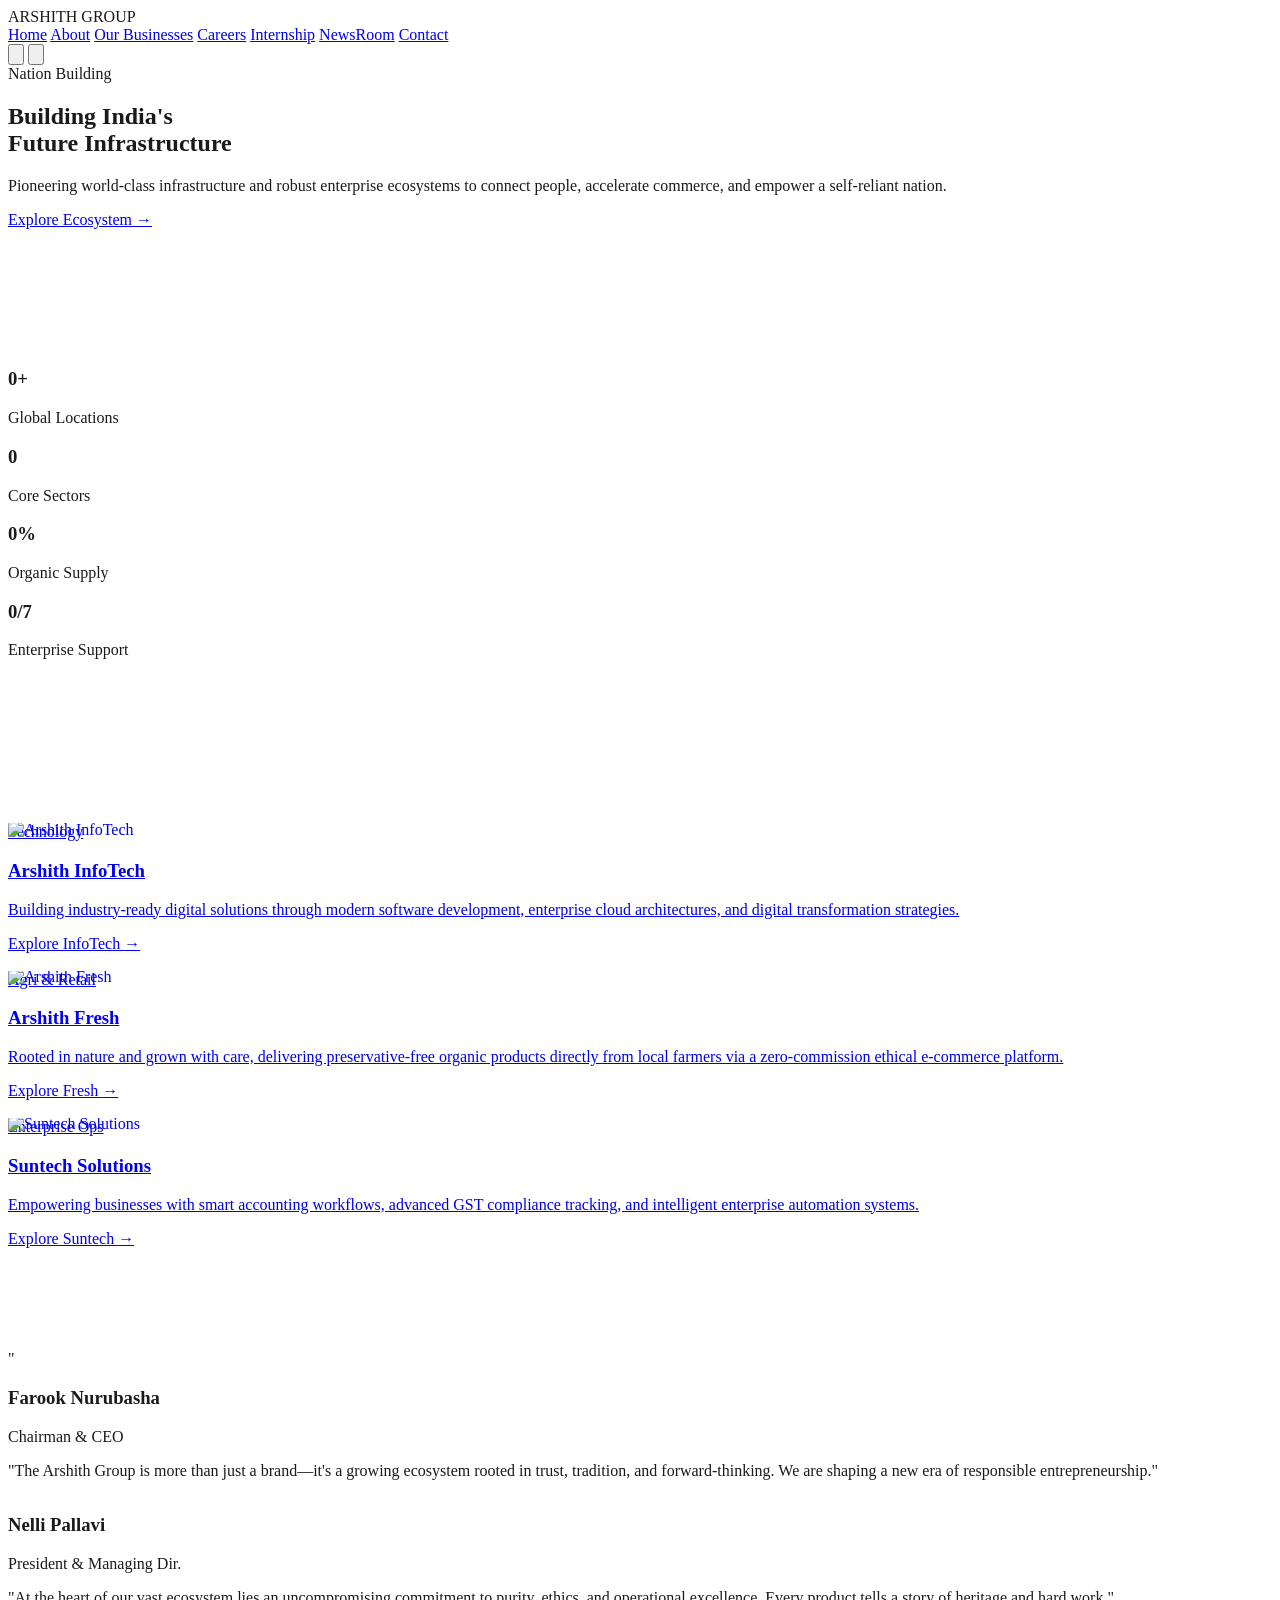
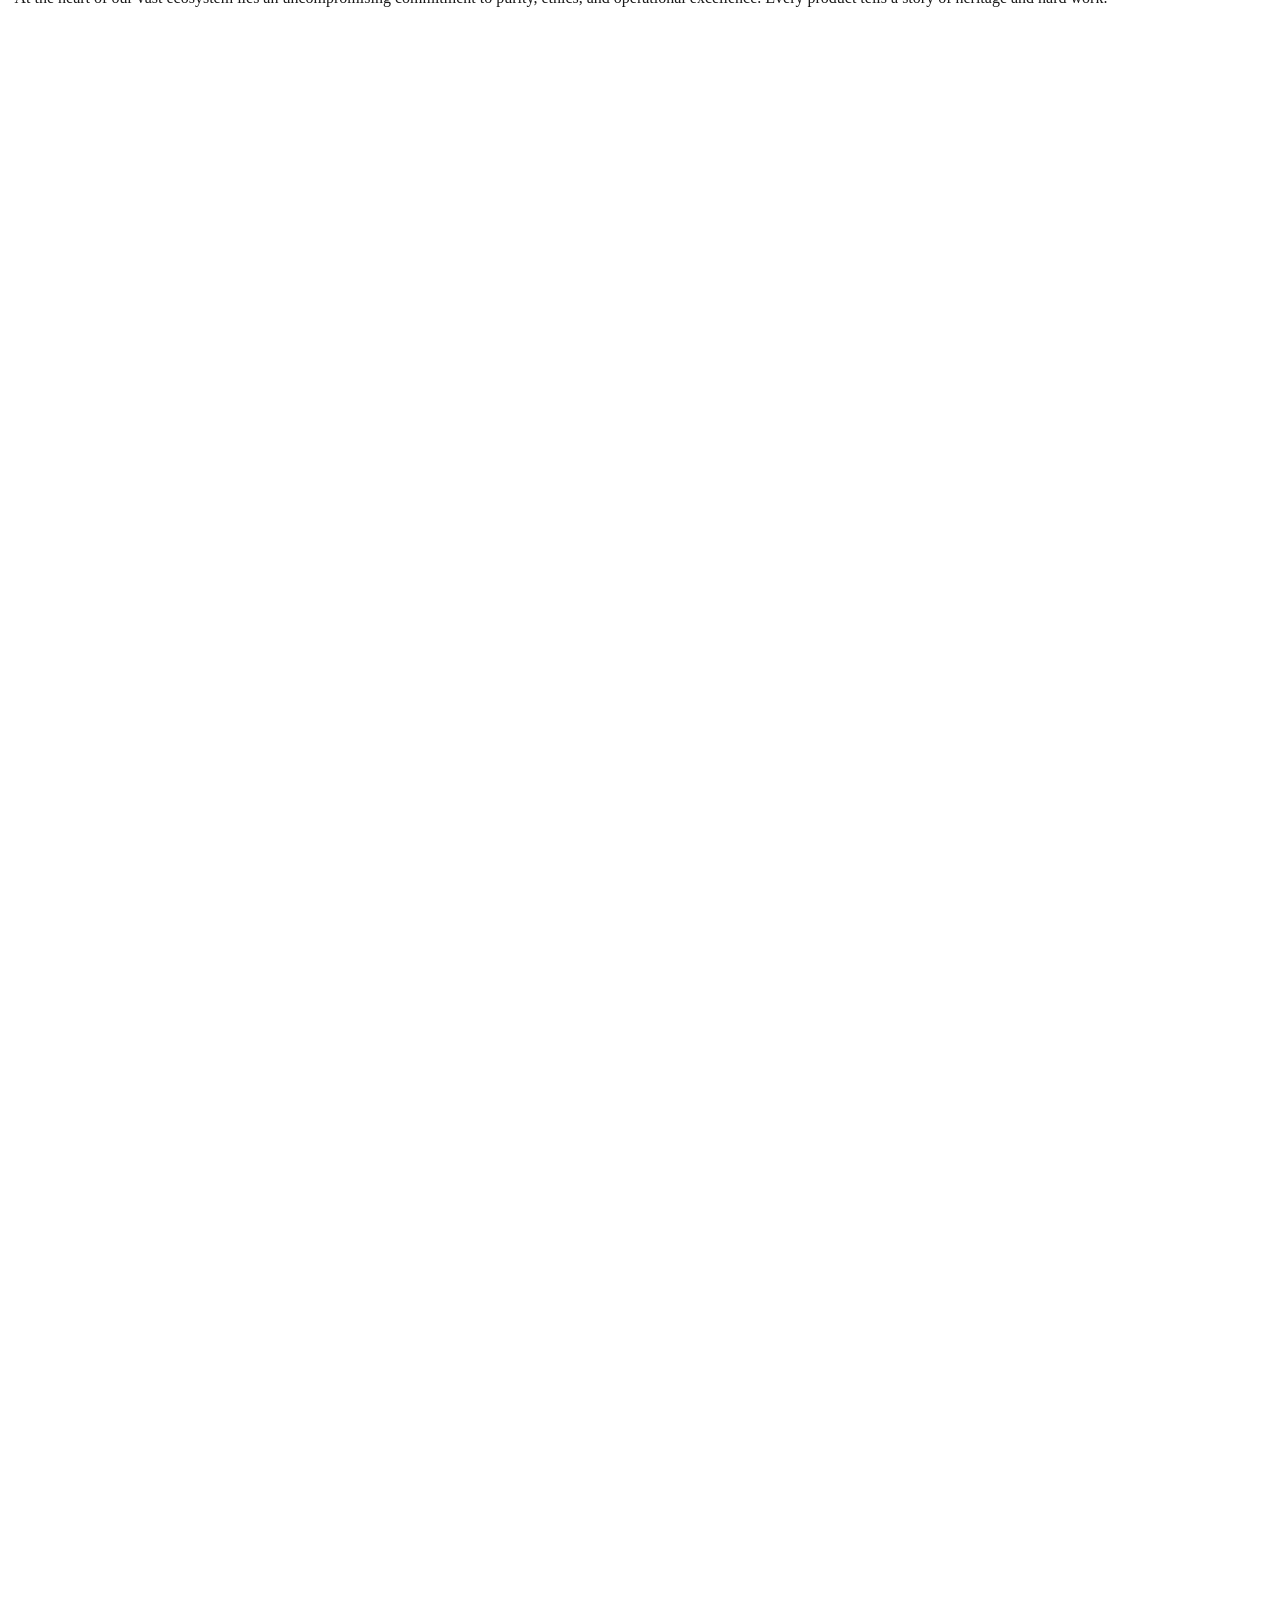
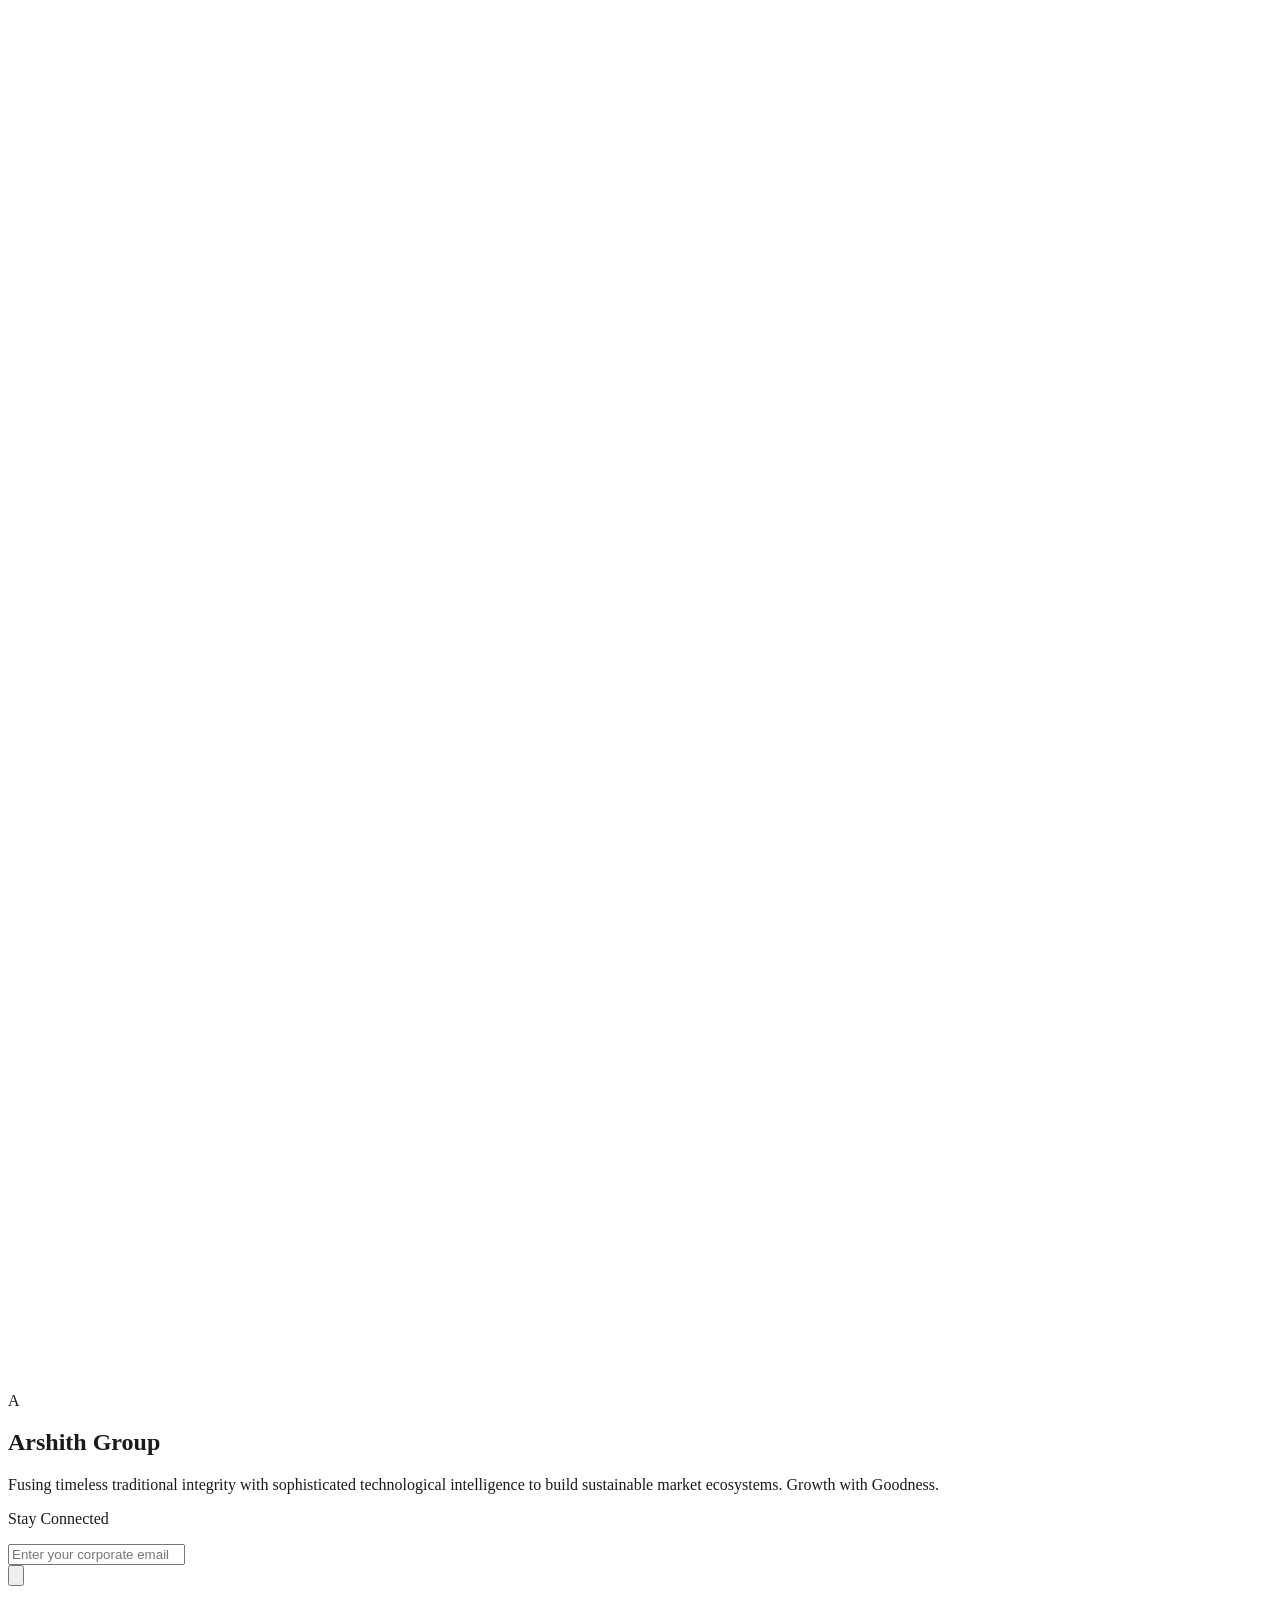
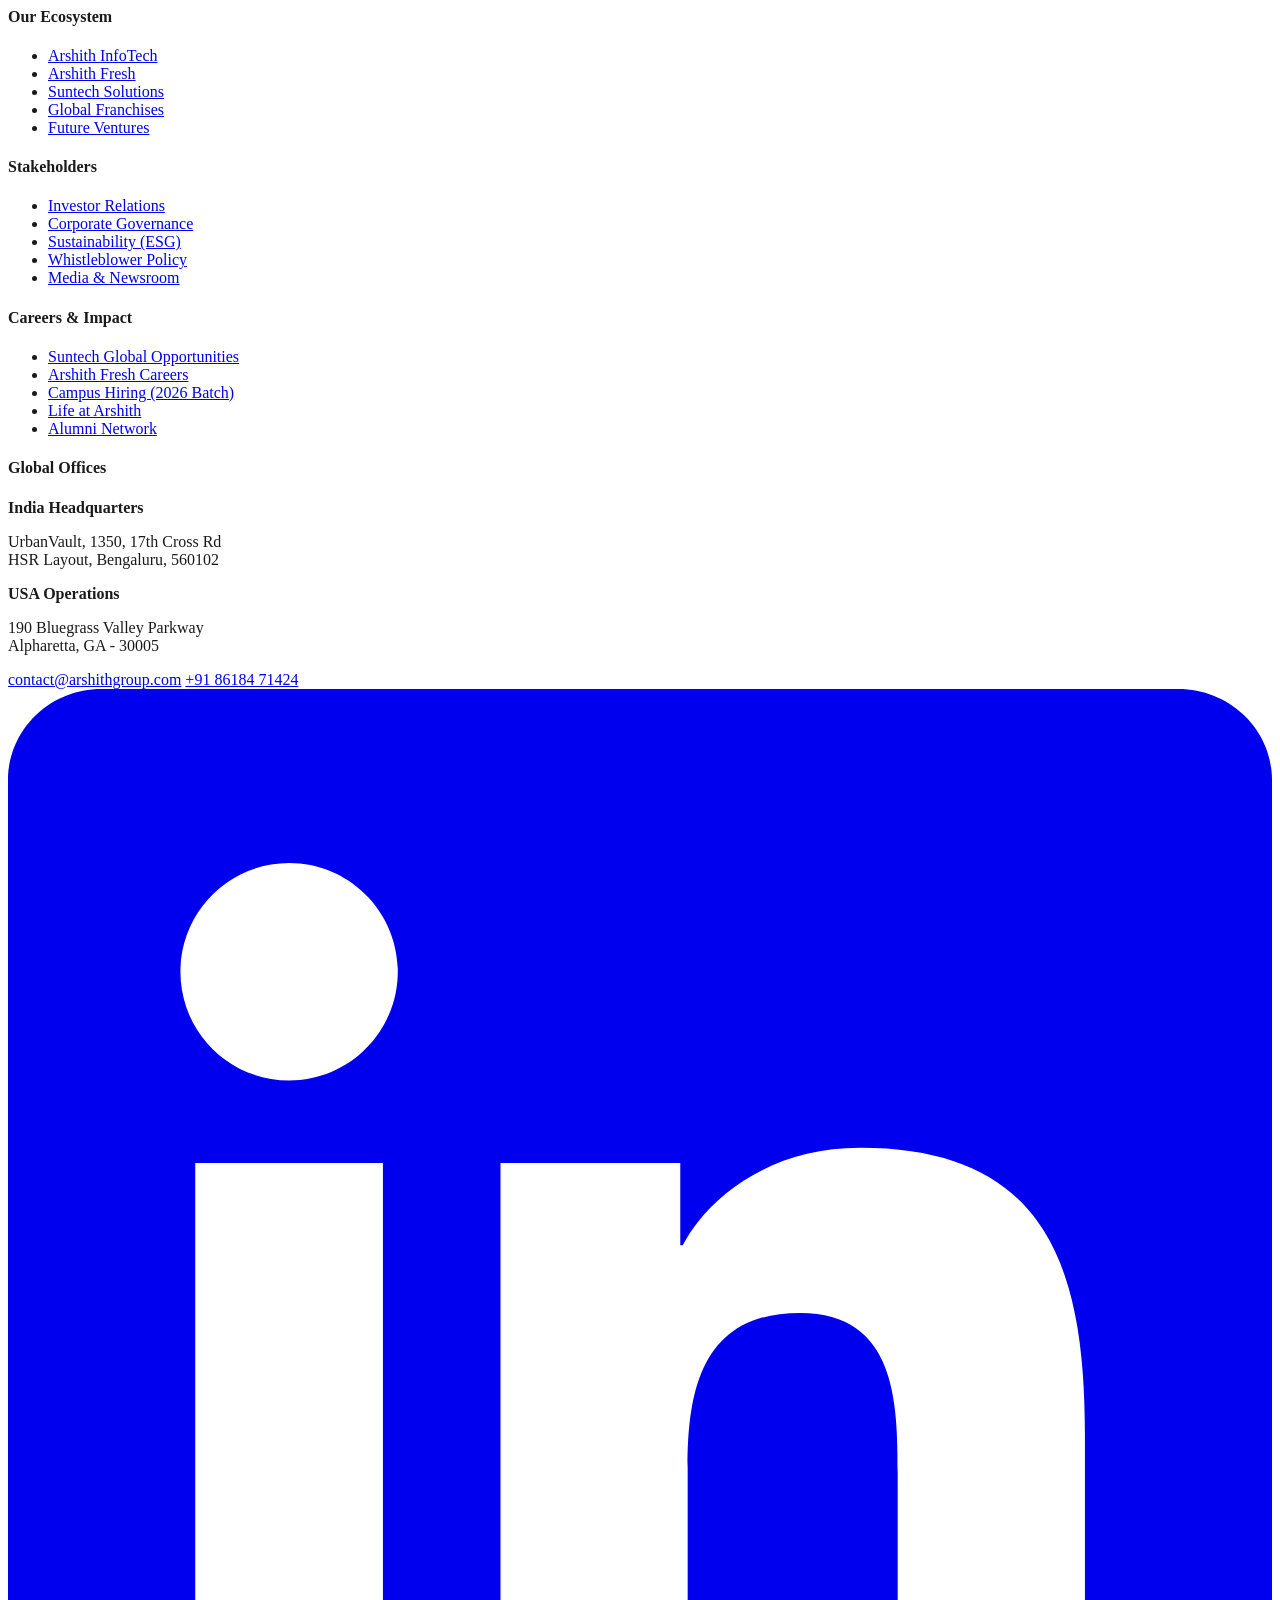
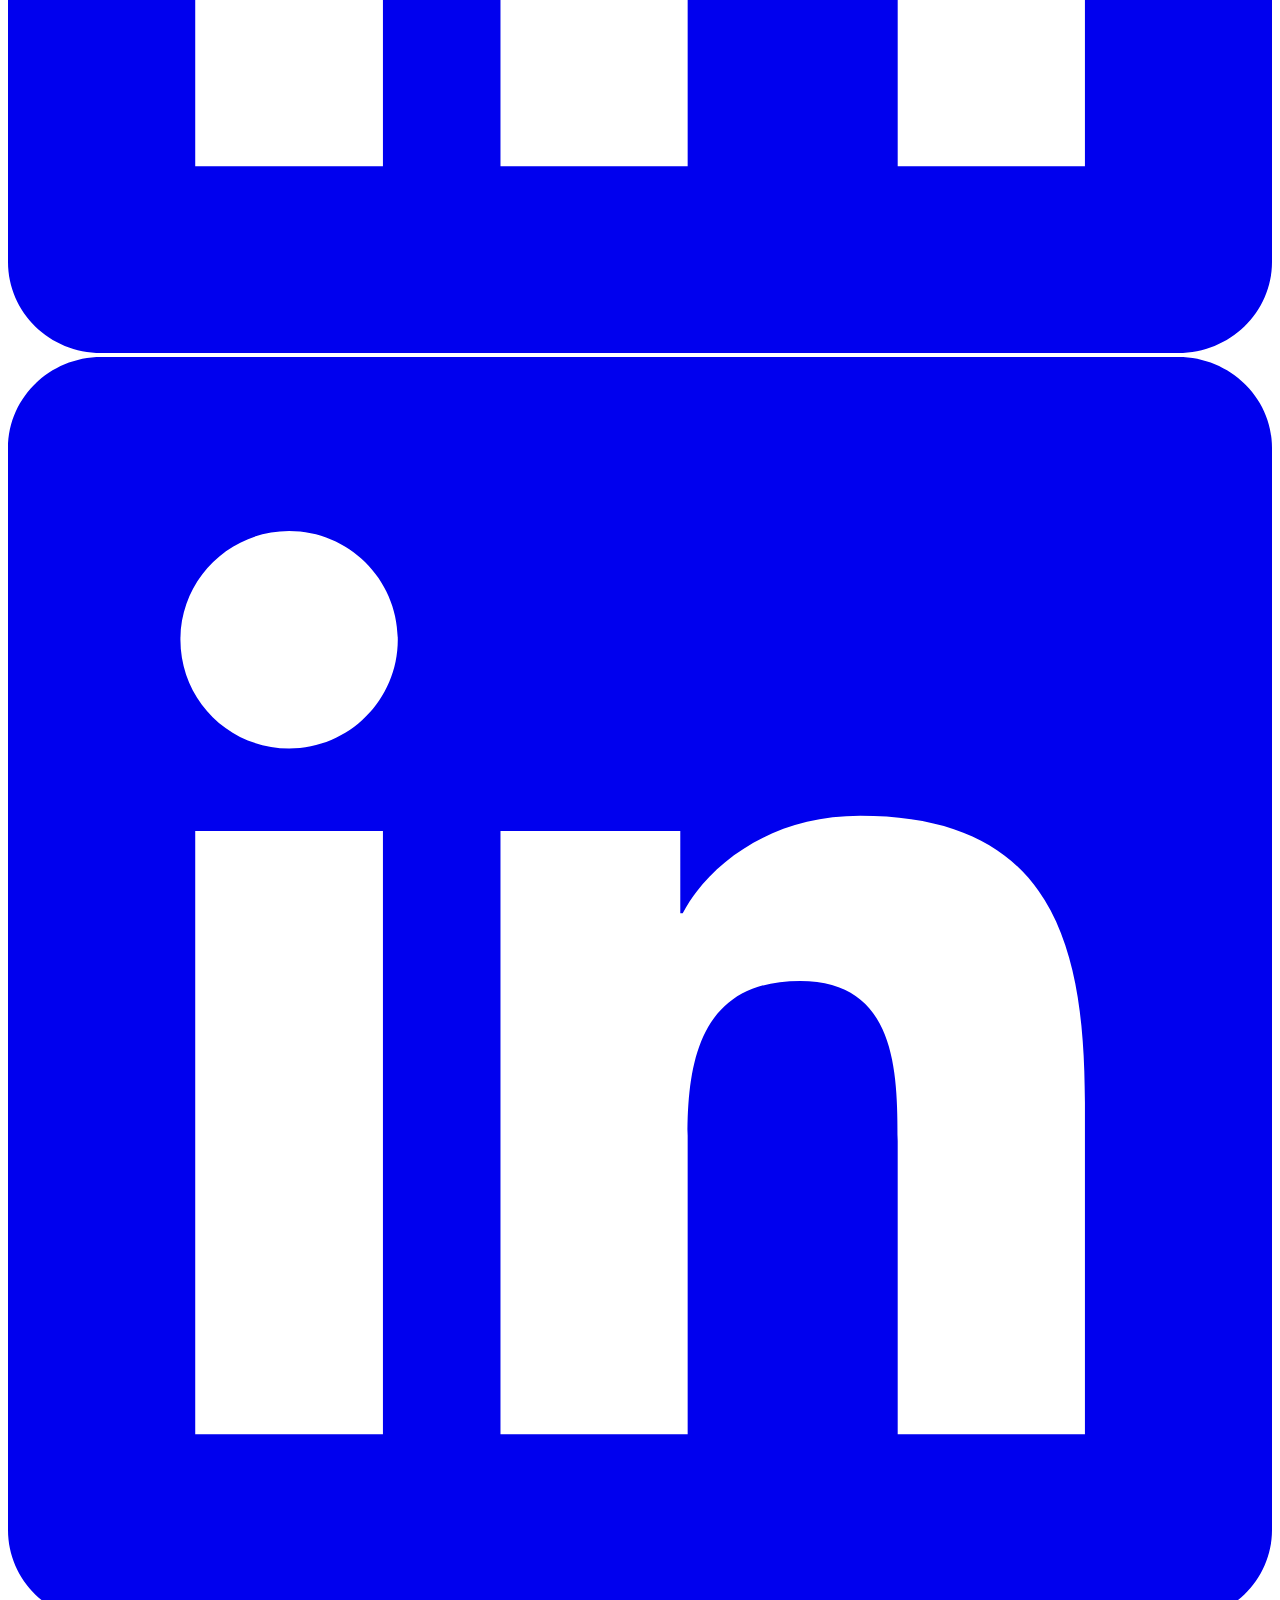
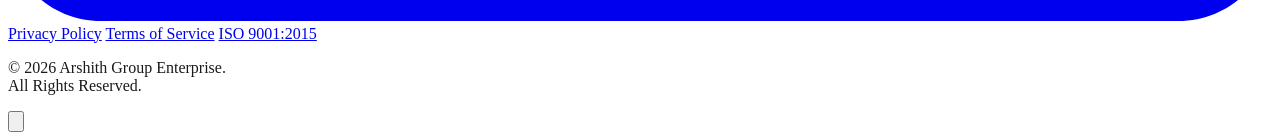
==== index.html @ a611948f "First upload" ====
<!DOCTYPE html>
<html lang="en" class="scroll-smooth">
<head>
    <meta charset="UTF-8">
    <meta name="viewport" content="width=device-width, initial-scale=1.0">
    <title>Arshith Group | Growth with Purpose</title>
    
    <link href="https://fonts.googleapis.com/css2?family=Plus+Jakarta+Sans:wght@300;400;500;600;700;800;900&display=swap" rel="stylesheet">
    
    <script src="https://cdn.tailwindcss.com"></script>
    <script src="https://cdnjs.cloudflare.com/ajax/libs/gsap/3.12.2/gsap.min.js"></script>
    <script src="https://cdnjs.cloudflare.com/ajax/libs/gsap/3.12.2/ScrollTrigger.min.js"></script>
    <script src="https://cdn.jsdelivr.net/gh/studio-freight/lenis@1.0.19/bundled/lenis.min.js"></script>

    <script>
        tailwind.config = {
            theme: {
                extend: {
                    fontFamily: { sans: ['Plus Jakarta Sans', 'sans-serif'] },
                    colors: {
                        brand: { 
                            blue: '#004A8F', 
                            green: '#008543', 
                            light: '#F8F9FA',
                            gold: '#D4AF37',
                            dark: '#0a0f1c'
                        }
                    },
                    animation: {
                        'bounce-slow': 'bounce 3s infinite',
                    }
                }
            }
        }
    </script>

    <style>
        /* Smooth Scrolling Base */
        html.lenis { height: auto; }
        .lenis.lenis-smooth { scroll-behavior: auto; }
        .lenis.lenis-smooth [data-lenis-prevent] { overscroll-behavior: contain; }
        .lenis.lenis-stopped { overflow: hidden; }
        .lenis.lenis-scrolling iframe { pointer-events: none; }

        body { background-color: #ffffff; color: #1a1a1a; overflow-x: hidden; }
        
        /* Preloader */
        #preloader {
            position: fixed; top: 0; left: 0; width: 100%; height: 100%;
            background: #0a0f1c; z-index: 9999; display: flex; justify-content: center;
            align-items: center; transition: opacity 0.8s ease-out;
        }

        /* Premium Light Scrollbar */
        ::-webkit-scrollbar { width: 8px; }
        ::-webkit-scrollbar-track { background: #f1f1f1; }
        ::-webkit-scrollbar-thumb { background: #c1c1c1; border-radius: 10px; }
        ::-webkit-scrollbar-thumb:hover { background: #004A8F; }

        /* Light Header Glassmorphism */
        .glass-header {
            background: rgba(255, 255, 255, 0.95);
            backdrop-filter: blur(12px);
            -webkit-backdrop-filter: blur(12px);
            border-bottom: 1px solid rgba(0, 0, 0, 0.05);
            box-shadow: 0 4px 6px -1px rgba(0, 0, 0, 0.05);
        }
        
        .hero-gradient {
            background: linear-gradient(to top, rgba(10,15,28,0.9) 0%, rgba(0,0,0,0.3) 40%, rgba(0,74,143,0.2) 100%);
        }

        /* Cinematic Reveals & Parallax */
        .gsap-reveal { opacity: 0; transform: translateY(60px); }
        .clip-text { clip-path: polygon(0 0, 100% 0, 100% 100%, 0% 100%); overflow: hidden; }
        .reveal-word { display: inline-block; transform: translateY(110%); opacity: 0; }
        
        /* Image Parallax Wrapper FIX */
        .img-parallax-container { overflow: hidden; position: relative; }
        .img-parallax { 
            height: 130%; width: 100%; object-fit: cover; 
            top: -15%; left: 0; position: absolute; 
            pointer-events: none; /* Allows clicks to pass through */
        }

        /* Business Card Enhancements */
        .business-card { overflow: hidden; transition: all 0.4s ease; border: 1px solid transparent; }
        .business-card .img-parallax { transition: transform 1.2s cubic-bezier(0.25, 1, 0.5, 1); }
        .business-card:hover { transform: translateY(-10px); box-shadow: 0 20px 40px rgba(0, 74, 143, 0.12); border-color: rgba(0, 74, 143, 0.1); }
        .business-card:hover .img-parallax { transform: scale(1.08); }
        
        /* Background decorative elements */
        .bg-glow {
            position: absolute; border-radius: 50%; filter: blur(100px); opacity: 0.4; z-index: 0; pointer-events: none;
        }

        /* Footer Links */
        .footer-link { position: relative; display: inline-block; }
        .footer-link::after { content: ''; position: absolute; width: 0; height: 1px; bottom: -2px; left: 0; background-color: #D4AF37; transition: width 0.3s ease; }
        .footer-link:hover::after { width: 100%; }

        /* Inputs & Socials */
        .social-icon { transition: all 0.4s cubic-bezier(0.175, 0.885, 0.32, 1.275); }
        .social-icon:hover { transform: translateY(-5px) scale(1.1); background-color: #004A8F; border-color: #004A8F; color: #ffffff; }
        .newsletter-input:focus ~ .newsletter-border { width: 100%; }
        .newsletter-border { transition: width 0.4s ease; }
    </style>
</head>
<body class="antialiased selection:bg-brand-blue selection:text-white">

    <div id="preloader">
        <div class="text-3xl font-black text-white tracking-widest flex items-center gap-4 animate-pulse">
            <div class="w-10 h-10 bg-brand-blue flex items-center justify-center rounded-sm text-white">A</div>
            ARSHITH
        </div>
    </div>

    <nav id="navbar" class="fixed w-full z-50 py-5 px-6 lg:px-12 flex justify-between items-center transition-all duration-500 bg-white border-b border-gray-100 opacity-0 -translate-y-full">
        <div class="text-2xl font-extrabold tracking-tight z-50 relative cursor-pointer text-brand-blue">
            ARSHITH <span class="font-light text-gray-800">GROUP</span>
        </div>
        
        <div class="hidden lg:flex space-x-8 text-[13px] font-semibold text-gray-700 tracking-wide">
            <a href="index.html" class="text-brand-blue border-b-2 border-brand-blue pb-1">Home</a>
            <a href="about.html" class="hover:text-brand-blue border-b-2 border-transparent hover:border-brand-blue pb-1 transition-colors">About</a>
            <a href="ourbusiness.html" class="hover:text-brand-blue border-b-2 border-transparent hover:border-brand-blue pb-1 transition-colors">Our Businesses</a>
            <a href="careers.html" class="hover:text-brand-blue border-b-2 border-transparent hover:border-brand-blue pb-1 transition-colors">Careers</a>
            <a href="internship.html" class="hover:text-brand-blue border-b-2 border-transparent hover:border-brand-blue pb-1 transition-colors">Internship</a>
            <a href="newsroom.html" class="hover:text-brand-blue border-b-2 border-transparent hover:border-brand-blue pb-1 transition-colors">NewsRoom</a>
            <a href="contact.html" class="hover:text-brand-blue border-b-2 border-transparent hover:border-brand-blue pb-1 transition-colors">Contact</a>
        </div>

        <div class="flex items-center space-x-4 relative z-50">
            <button class="w-10 h-10 rounded-full bg-gray-100 flex items-center justify-center hover:bg-brand-blue hover:text-white transition duration-300 text-gray-600">
                <svg xmlns="http://www.w3.org/2000/svg" class="w-4 h-4" fill="none" viewBox="0 0 24 24" stroke="currentColor">
                    <path stroke-linecap="round" stroke-linejoin="round" stroke-width="2" d="M21 21l-4.35-4.35m1.85-5.15a7 7 0 11-14 0 7 7 0 0114 0z"/>
                </svg>
            </button>
            <button id="mobileMenuBtn" class="lg:hidden text-gray-800">
                <svg id="menuIcon" xmlns="http://www.w3.org/2000/svg" class="w-7 h-7" fill="none" viewBox="0 0 24 24" stroke="currentColor">
                    <path stroke-linecap="round" stroke-linejoin="round" stroke-width="2" d="M4 6h16M4 12h16M4 18h16"/>
                </svg>
            </button>
        </div>
    </nav>

    <section class="relative h-screen w-full bg-black overflow-hidden" id="hero-wrapper">
        <div class="hero-slide absolute inset-0 opacity-100 z-10 img-parallax-container">
            <img src="https://images.unsplash.com/photo-1486406146926-c627a92ad1ab?q=80&w=2940&auto=format&fit=crop" class="img-parallax hero-bg-img" alt="Infrastructure">
            <div class="absolute inset-0 hero-gradient"></div>
            
            <div class="absolute inset-0 flex flex-col justify-center px-8 lg:px-24 max-w-[1400px] mx-auto w-full pt-20" id="hero-content">
                <span class="hero-tag text-white/80 font-bold tracking-[0.2em] uppercase text-sm mb-4 block border-l-2 border-brand-blue pl-4">Nation Building</span>
                <h1 class="text-5xl md:text-7xl font-extrabold text-white leading-[1.1] mb-6 drop-shadow-2xl">
                    <div class="clip-text"><span class="reveal-word">Building India's</span></div>
                    <div class="clip-text"><span class="reveal-word text-transparent bg-clip-text bg-gradient-to-r from-blue-300 via-teal-200 to-green-300">Future Infrastructure</span></div>
                </h1>
                <p class="hero-subtext text-lg text-gray-300 max-w-2xl font-light mb-8 leading-relaxed">Pioneering world-class infrastructure and robust enterprise ecosystems to connect people, accelerate commerce, and empower a self-reliant nation.</p>
                <a href="#businesses" class="hero-btn bg-brand-blue text-white px-8 py-4 text-sm font-bold uppercase tracking-wider hover:bg-white hover:text-brand-blue transition-colors duration-300 w-max flex items-center gap-2 rounded-sm shadow-[0_0_20px_rgba(0,74,143,0.5)]">
                    Explore Ecosystem <span>&rarr;</span>
                </a>
            </div>

            <div class="absolute bottom-10 left-1/2 -translate-x-1/2 flex flex-col items-center opacity-70 scroll-indicator">
                <span class="text-white text-[10px] uppercase tracking-widest mb-2 font-bold">Scroll</span>
                <div class="w-6 h-10 border-2 border-white/50 rounded-full flex justify-center pt-2">
                    <div class="w-1 h-2 bg-white rounded-full animate-bounce"></div>
                </div>
            </div>
        </div>
    </section>

    <section class="py-24 bg-white relative z-20 border-b border-gray-100 overflow-hidden">
        <div class="bg-glow w-[600px] h-[600px] bg-brand-blue/5 -top-40 -right-40"></div>
        
        <div class="max-w-[1400px] mx-auto px-6 lg:px-12 relative z-10">
            <div class="text-center max-w-4xl mx-auto gsap-reveal">
                <h2 class="text-3xl md:text-5xl font-bold text-gray-900 mb-6 leading-tight">Diversified operations driving exponential value across boundaries.</h2>
                <p class="text-gray-600 text-lg font-light leading-relaxed mb-12">
                    Arshith Group is a globally integrated infrastructure and enterprise conglomerate. We are committed to building robust ecosystems that span digital technology, sustainable agriculture, and smart enterprise solutions—driving growth that is both inclusive and environmentally conscious.
                </p>
            </div>
            
            <div class="grid grid-cols-2 md:grid-cols-4 gap-8 text-center pt-16 mt-16 border-t border-gray-100" id="stats-container">
                <div class="stat-item bg-gray-50/50 p-6 rounded-2xl border border-gray-100/50 backdrop-blur-sm shadow-sm hover:shadow-md transition-shadow">
                    <h3 class="text-4xl md:text-5xl font-black text-brand-blue mb-2 drop-shadow-sm"><span class="counter" data-target="40">0</span>+</h3>
                    <p class="text-xs font-bold text-gray-500 uppercase tracking-widest">Global Locations</p>
                </div>
                <div class="stat-item bg-gray-50/50 p-6 rounded-2xl border border-gray-100/50 backdrop-blur-sm shadow-sm hover:shadow-md transition-shadow">
                    <h3 class="text-4xl md:text-5xl font-black text-brand-blue mb-2 drop-shadow-sm"><span class="counter" data-target="3">0</span></h3>
                    <p class="text-xs font-bold text-gray-500 uppercase tracking-widest">Core Sectors</p>
                </div>
                <div class="stat-item bg-gray-50/50 p-6 rounded-2xl border border-gray-100/50 backdrop-blur-sm shadow-sm hover:shadow-md transition-shadow">
                    <h3 class="text-4xl md:text-5xl font-black text-brand-green mb-2 drop-shadow-sm"><span class="counter" data-target="100">0</span>%</h3>
                    <p class="text-xs font-bold text-gray-500 uppercase tracking-widest">Organic Supply</p>
                </div>
                <div class="stat-item bg-gray-50/50 p-6 rounded-2xl border border-gray-100/50 backdrop-blur-sm shadow-sm hover:shadow-md transition-shadow">
                    <h3 class="text-4xl md:text-5xl font-black text-brand-blue mb-2 drop-shadow-sm"><span class="counter" data-target="24">0</span>/7</h3>
                    <p class="text-xs font-bold text-gray-500 uppercase tracking-widest">Enterprise Support</p>
                </div>
            </div>
        </div>
    </section>

    <section id="businesses" class="py-32 bg-gray-50 relative z-10 overflow-hidden">
        <div class="bg-glow w-[800px] h-[800px] bg-brand-green/5 bottom-0 left-[-20%]"></div>

        <div class="max-w-[1400px] mx-auto px-6 lg:px-12 relative z-10">
            <div class="flex flex-col md:flex-row justify-between items-end mb-16 gsap-reveal">
                <div class="max-w-2xl">
                    <span class="text-brand-blue font-bold uppercase tracking-[0.2em] text-xs mb-4 block flex items-center gap-2">
                        <div class="w-8 h-px bg-brand-blue"></div> Conglomerate Ecosystem
                    </span>
                    <h2 class="text-4xl md:text-6xl font-black text-gray-900 leading-tight">Our Core <br>Businesses</h2>
                </div>
                <div class="mt-6 md:mt-0">
                    <a href="ourbusiness.html" class="group text-brand-blue font-bold uppercase tracking-widest text-xs hover:text-gray-900 transition-colors flex items-center gap-3 bg-white px-6 py-3 rounded-full shadow-sm border border-gray-200">
                        View Complete Portfolio 
                        <span class="transform group-hover:translate-x-1 transition-transform">&rarr;</span>
                    </a>
                </div>
            </div>

            <div class="grid grid-cols-1 md:grid-cols-3 gap-10 cards-container">
                
                <a href="https://arshithgroup.com/infotech.html" class="block business-card group bg-white shadow-lg rounded-2xl b-card flex flex-col h-full">
                    <div class="relative h-72 overflow-hidden rounded-t-2xl img-parallax-container">
                        <img src="https://images.unsplash.com/photo-1519389950473-47ba0277781c?q=80&w=2940&auto=format&fit=crop" alt="Arshith InfoTech" class="img-parallax">
                        <div class="absolute inset-0 bg-gradient-to-t from-black/60 to-transparent"></div>
                        <div class="absolute bottom-6 left-6 bg-white/95 backdrop-blur-md px-4 py-1.5 rounded-full text-[10px] font-black text-brand-blue tracking-[0.2em] shadow-md uppercase">
                            Technology
                        </div>
                    </div>
                    <div class="p-8 card-content bg-white relative z-10 rounded-b-2xl border-t-4 border-brand-blue flex-grow flex flex-col justify-between">
                        <div>
                            <h3 class="text-2xl font-black text-gray-900 mb-4 group-hover:text-brand-blue transition-colors">Arshith InfoTech</h3>
                            <p class="text-gray-500 font-light mb-8 line-clamp-3 leading-relaxed">
                                Building industry-ready digital solutions through modern software development, enterprise cloud architectures, and digital transformation strategies.
                            </p>
                        </div>
                        <span class="inline-flex items-center text-xs font-bold uppercase tracking-widest text-brand-blue group-hover:gap-3 transition-all gap-2">
                            Explore InfoTech <span>&rarr;</span>
                        </span>
                    </div>
                </a>

                <a href="https://arshithfresh.com/" class="block business-card group bg-white shadow-lg rounded-2xl b-card flex flex-col h-full">
                    <div class="relative h-72 overflow-hidden rounded-t-2xl img-parallax-container">
                        <img src="https://images.unsplash.com/photo-1542838132-92c53300491e?q=80&w=2874&auto=format&fit=crop" alt="Arshith Fresh" class="img-parallax">
                        <div class="absolute inset-0 bg-gradient-to-t from-black/60 to-transparent"></div>
                        <div class="absolute bottom-6 left-6 bg-white/95 backdrop-blur-md px-4 py-1.5 rounded-full text-[10px] font-black text-brand-green tracking-[0.2em] shadow-md uppercase">
                            Agri & Retail
                        </div>
                    </div>
                    <div class="p-8 card-content bg-white relative z-10 rounded-b-2xl border-t-4 border-brand-green flex-grow flex flex-col justify-between">
                        <div>
                            <h3 class="text-2xl font-black text-gray-900 mb-4 group-hover:text-brand-green transition-colors">Arshith Fresh</h3>
                            <p class="text-gray-500 font-light mb-8 line-clamp-3 leading-relaxed">
                                Rooted in nature and grown with care, delivering preservative-free organic products directly from local farmers via a zero-commission ethical e-commerce platform.
                            </p>
                        </div>
                        <span class="inline-flex items-center text-xs font-bold uppercase tracking-widest text-brand-green group-hover:gap-3 transition-all gap-2">
                            Explore Fresh <span>&rarr;</span>
                        </span>
                    </div>
                </a>

                <a href="https://suntechorganization.pythonanywhere.com/" class="block business-card group bg-white shadow-lg rounded-2xl b-card flex flex-col h-full">
                    <div class="relative h-72 overflow-hidden rounded-t-2xl img-parallax-container">
                        <img src="https://images.unsplash.com/photo-1460925895917-afdab827c52f?q=80&w=2426&auto=format&fit=crop" alt="Suntech Solutions" class="img-parallax">
                        <div class="absolute inset-0 bg-gradient-to-t from-black/60 to-transparent"></div>
                        <div class="absolute bottom-6 left-6 bg-white/95 backdrop-blur-md px-4 py-1.5 rounded-full text-[10px] font-black text-gray-800 tracking-[0.2em] shadow-md uppercase">
                            Enterprise Ops
                        </div>
                    </div>
                    <div class="p-8 card-content bg-white relative z-10 rounded-b-2xl border-t-4 border-gray-800 flex-grow flex flex-col justify-between">
                        <div>
                            <h3 class="text-2xl font-black text-gray-900 mb-4 group-hover:text-gray-700 transition-colors">Suntech Solutions</h3>
                            <p class="text-gray-500 font-light mb-8 line-clamp-3 leading-relaxed">
                                Empowering businesses with smart accounting workflows, advanced GST compliance tracking, and intelligent enterprise automation systems.
                            </p>
                        </div>
                        <span class="inline-flex items-center text-xs font-bold uppercase tracking-widest text-gray-800 group-hover:gap-3 transition-all gap-2">
                            Explore Suntech <span>&rarr;</span>
                        </span>
                    </div>
                </a>

            </div>
        </div>
    </section>

    <section id="leadership" class="py-32 bg-white relative z-10">
        <div class="max-w-[1400px] mx-auto px-6 lg:px-12">
            <div class="text-center mb-24 gsap-reveal">
                <span class="text-brand-blue font-bold uppercase tracking-widest text-sm mb-3 block">Corporate Governance</span>
                <h2 class="text-4xl md:text-5xl font-black text-gray-900">Visionary Leadership</h2>
            </div>

            <div class="grid grid-cols-1 md:grid-cols-2 gap-16 lg:gap-24 items-center relative">
                <div class="absolute text-[250px] font-serif text-gray-50/80 -top-20 -left-10 z-0 pointer-events-none select-none">"</div>

                <div class="flex flex-col md:flex-row gap-8 items-center md:items-start leader-item relative z-10">
                    <div class="w-48 h-48 md:w-56 md:h-56 flex-shrink-0 overflow-hidden rounded-full border-8 border-gray-50 shadow-xl img-parallax-container">
                        <img src="https://media.licdn.com/dms/image/v2/D5622AQH0M9Vl7zORIQ/feedshare-shrink_800/B56Z47dhAlJwAg-/0/1779114053930?e=2147483647&v=beta&t=3cmBVlGEAJ6ZybMVOHaucAE_77-xG_Ua94Qstw8uj6k" alt="Farook Nurubasha" class="img-parallax">
                    </div>
                    <div class="text-center md:text-left pt-6">
                        <h3 class="text-2xl font-black text-gray-900 mb-1">Farook Nurubasha</h3>
                        <p class="text-brand-blue font-bold text-[10px] uppercase tracking-[0.2em] mb-4 bg-brand-blue/10 inline-block px-3 py-1 rounded-sm">Chairman & CEO</p>
                        <p class="text-gray-600 font-light text-base leading-relaxed mt-2">
                            "The Arshith Group is more than just a brand—it's a growing ecosystem rooted in trust, tradition, and forward-thinking. We are shaping a new era of responsible entrepreneurship."
                        </p>
                    </div>
                </div>

                <div class="flex flex-col md:flex-row gap-8 items-center md:items-start leader-item relative z-10">
                    <div class="w-48 h-48 md:w-56 md:h-56 flex-shrink-0 overflow-hidden rounded-full border-8 border-gray-50 shadow-xl img-parallax-container">
                        <img src="https://cdn.shopify.com/s/files/1/0858/0772/6869/files/ldd2.jpg" alt="Nelli Pallavi" class="img-parallax">
                    </div>
                    <div class="text-center md:text-left pt-6">
                        <h3 class="text-2xl font-black text-gray-900 mb-1">Nelli Pallavi</h3>
                        <p class="text-brand-blue font-bold text-[10px] uppercase tracking-[0.2em] mb-4 bg-brand-blue/10 inline-block px-3 py-1 rounded-sm">President & Managing Dir.</p>
                        <p class="text-gray-600 font-light text-base leading-relaxed mt-2">
                            "At the heart of our vast ecosystem lies an uncompromising commitment to purity, ethics, and operational excellence. Every product tells a story of heritage and hard work."
                        </p>
                    </div>
                </div>
            </div>
        </div>
    </section>

    <section id="join-us" class="py-32 bg-gray-900 relative z-10 border-t border-gray-800 text-white overflow-hidden">
        <div class="bg-glow w-[600px] h-[600px] bg-brand-blue/20 top-0 left-1/2 -translate-x-1/2"></div>

        <div class="max-w-[1400px] mx-auto px-6 lg:px-12 relative z-10">
            <div class="grid grid-cols-1 lg:grid-cols-12 gap-16 items-center" id="pinned-container">
                <div class="lg:col-span-5 gsap-reveal left-pin-content">
                    <span class="text-brand-gold font-bold uppercase tracking-[0.2em] text-xs mb-4 block">Careers</span>
                    <h2 class="text-5xl md:text-6xl font-black mb-8 leading-[1.1]">Join the <br>Ecosystem of <span class="text-transparent bg-clip-text bg-gradient-to-r from-blue-400 to-teal-300">Growth.</span></h2>
                    <p class="text-gray-400 text-lg font-light leading-relaxed mb-10">
                        At Arshith Group, we are driven by purpose and innovation. We offer a culture that fosters leadership, nurtures talent, and empowers you to make a global impact. Whether in sustainable agriculture or hyperscale tech, your journey starts here.
                    </p>
                    <ul class="space-y-4 mb-12">
                        <li class="flex items-center gap-4 text-gray-300 font-semibold">
                            <div class="w-2 h-2 rounded-full bg-brand-gold"></div> Continuous Learning & Development
                        </li>
                        <li class="flex items-center gap-4 text-gray-300 font-semibold">
                            <div class="w-2 h-2 rounded-full bg-brand-gold"></div> Global Mobility Opportunities
                        </li>
                        <li class="flex items-center gap-4 text-gray-300 font-semibold">
                            <div class="w-2 h-2 rounded-full bg-brand-gold"></div> Purpose-Driven ESG Initiatives
                        </li>
                    </ul>
                    <a href="careers.html" class="inline-flex items-center gap-3 bg-brand-blue text-white px-10 py-5 text-sm font-bold uppercase tracking-widest hover:bg-white hover:text-black transition-colors rounded-sm shadow-[0_0_15px_rgba(0,74,143,0.5)]">
                        Explore Opportunities &rarr;
                    </a>
                </div>
                
                <div class="lg:col-span-7 grid grid-cols-2 gap-4 h-[600px]">
                    <div class="h-full rounded-2xl overflow-hidden shadow-2xl img-parallax-container">
                        <img src="https://images.unsplash.com/photo-1522071820081-009f0129c71c?q=80&w=2940&auto=format&fit=crop" alt="Team Collaboration" class="img-parallax">
                    </div>
                    <div class="grid grid-rows-2 gap-4 h-full">
                        <div class="rounded-2xl overflow-hidden shadow-2xl img-parallax-container">
                            <img src="https://images.unsplash.com/photo-1515162816999-a0c47dc192f7?q=80&w=2940&auto=format&fit=crop" alt="Corporate Office" class="img-parallax">
                        </div>
                        <div class="bg-gray-800/80 backdrop-blur-md rounded-2xl border border-gray-700 p-8 flex flex-col justify-center shadow-xl gsap-reveal">
                            <h3 class="text-4xl font-black text-white mb-2">2026</h3>
                            <p class="text-[10px] font-bold text-gray-400 uppercase tracking-[0.2em] mb-6">Campus Hiring Open</p>
                            <a href="internship.html" class="text-brand-gold font-bold text-sm uppercase tracking-widest flex items-center gap-2 hover:text-white transition-colors group">
                                Apply Now <span class="transform group-hover:translate-x-1 transition-transform">&rarr;</span>
                            </a>
                        </div>
                    </div>
                </div>
            </div>
        </div>
    </section>

    <section id="connect" class="py-32 bg-white relative z-10">
        <div class="max-w-[1400px] mx-auto px-6 lg:px-12">
            <div class="text-center mb-20 gsap-reveal">
                <h2 class="text-4xl md:text-5xl font-black text-gray-900">Connect With Us</h2>
                <div class="w-16 h-1 bg-brand-blue mx-auto mt-6 rounded-full"></div>
            </div>

            <div class="grid grid-cols-1 md:grid-cols-3 gap-8">
                <a href="newsroom.html" class="bg-gray-50 p-10 rounded-2xl border border-gray-100 hover:shadow-2xl transition-all duration-300 gsap-reveal group cursor-pointer hover:-translate-y-2 block">
                    <div class="w-16 h-16 bg-blue-100 rounded-full flex items-center justify-center mb-8 text-brand-blue group-hover:scale-110 group-hover:bg-brand-blue group-hover:text-white transition-all duration-300">
                        <svg xmlns="http://www.w3.org/2000/svg" fill="none" viewBox="0 0 24 24" stroke-width="1.5" stroke="currentColor" class="w-6 h-6"><path stroke-linecap="round" stroke-linejoin="round" d="M12 7.5h1.5m-1.5 3h1.5m-7.5 3h7.5m-7.5 3h7.5m3-9h3.375c.621 0 1.125.504 1.125 1.125V18a2.25 2.25 0 01-2.25 2.25M16.5 7.5V18a2.25 2.25 0 002.25 2.25M16.5 7.5V4.875c0-.621-.504-1.125-1.125-1.125H4.125C3.504 3.75 3 4.254 3 4.875V18a2.25 2.25 0 002.25 2.25h13.5M6 7.5h3v3H6v-3z" /></svg>
                    </div>
                    <h3 class="text-2xl font-black text-gray-900 mb-3">Media & Newsroom</h3>
                    <p class="text-gray-500 font-light mb-8 leading-relaxed">Access our latest press releases, corporate announcements, and media resources.</p>
                    <span class="text-brand-blue font-bold uppercase tracking-widest text-xs flex items-center gap-2">Visit Newsroom <span class="group-hover:translate-x-1 transition-transform">&rarr;</span></span>
                </a>

                <a href="contact.html" class="bg-gray-50 p-10 rounded-2xl border border-gray-100 hover:shadow-2xl transition-all duration-300 gsap-reveal group cursor-pointer hover:-translate-y-2 block" style="transition-delay: 100ms;">
                    <div class="w-16 h-16 bg-green-100 rounded-full flex items-center justify-center mb-8 text-brand-green group-hover:scale-110 group-hover:bg-brand-green group-hover:text-white transition-all duration-300">
                        <svg xmlns="http://www.w3.org/2000/svg" fill="none" viewBox="0 0 24 24" stroke-width="1.5" stroke="currentColor" class="w-6 h-6"><path stroke-linecap="round" stroke-linejoin="round" d="M3 13.125C3 12.504 3.504 12 4.125 12h2.25c.621 0 1.125.504 1.125 1.125v6.75C7.5 20.496 6.996 21 6.375 21h-2.25A1.125 1.125 0 013 19.875v-6.75zM9.75 8.625c0-.621.504-1.125 1.125-1.125h2.25c.621 0 1.125.504 1.125 1.125v11.25c0 .621-.504 1.125-1.125 1.125h-2.25a1.125 1.125 0 01-1.125-1.125V8.625zM16.5 4.125c0-.621.504-1.125 1.125-1.125h2.25C20.496 3 21 3.504 21 4.125v15.75c0 .621-.504 1.125-1.125 1.125h-2.25a1.125 1.125 0 01-1.125-1.125V4.125z" /></svg>
                    </div>
                    <h3 class="text-2xl font-black text-gray-900 mb-3">Investor Relations</h3>
                    <p class="text-gray-500 font-light mb-8 leading-relaxed">View financial reports, stock performance, ESG documents, and quarterly results.</p>
                    <span class="text-brand-green font-bold uppercase tracking-widest text-xs flex items-center gap-2">Investor Portal <span class="group-hover:translate-x-1 transition-transform">&rarr;</span></span>
                </a>

                <a href="contact.html" class="bg- p-10 rounded-2xl hover:shadow-2xl hover:shadow-brand-blue/20 transition-all duration-300 gsap-reveal group cursor-pointer hover:-translate-y-2 block" style="transition-delay: 200ms;">
                    <div class="w-16 h-16 bg-brand-gold/10 rounded-full flex items-center justify-center mb-8 text- group-hover:scale-110 group-hover:bg-brand-gold group-hover:text-brand-dark transition-all duration-300">
                        <svg xmlns="http://www.w3.org/2000/svg" fill="none" viewBox="0 0 24 24" stroke-width="1.5" stroke="currentColor" class="w-6 h-6"><path stroke-linecap="round" stroke-linejoin="round" d="M21.75 6.75v10.5a2.25 2.25 0 01-2.25 2.25h-15a2.25 2.25 0 01-2.25-2.25V6.75m19.5 0A2.25 2.25 0 0019.5 4.5h-15a2.25 2.25 0 00-2.25 2.25m19.5 0v.243a2.25 2.25 0 01-1.07 1.916l-7.5 4.615a2.25 2.25 0 01-2.36 0L3.32 8.91a2.25 2.25 0 01-1.07-1.916V6.75" /></svg>
                    </div>
                    <h3 class="text-2xl font-black text- mb-3">Contact Us</h3>
                    <p class="text-gray-400 font-light mb-8 leading-relaxed">Get in touch with our global headquarters for business inquiries and partnerships.</p>
                    <span class="text-brand-gold font-bold uppercase tracking-widest text-xs flex items-center gap-2">Reach Out <span class="group-hover:translate-x-1 transition-transform">&rarr;</span></span>
                </a>
            </div>
        </div>
    </section>

    <footer id="footer" class="relative bg-brand-dark text-white pt-24 pb-10 overflow-hidden border-t border-white/10 z-10">
        <div class="absolute top-0 left-1/2 -translate-x-1/2 w-[800px] h-[400px] bg-brand-blue/20 blur-[120px] rounded-full pointer-events-none"></div>

        <div class="max-w-[1500px] mx-auto px-6 lg:px-12 relative z-10">
            <div class="flex flex-col lg:flex-row justify-between items-start lg:items-center border-b border-white/10 pb-16 mb-16 gap-10">
                <div class="footer-reveal">
                    <div class="flex items-center gap-3 mb-4">
                        <div class="w-12 h-12 bg-brand-gold flex items-center justify-center rounded-sm">
                            <span class="text-black font-black text-2xl">A</span>
                        </div>
                        <h2 class="text-3xl font-black tracking-widest uppercase text-white">Arshith Group</h2>
                    </div>
                    <p class="text-gray-400 text-sm font-light max-w-md leading-relaxed">
                        Fusing timeless traditional integrity with sophisticated technological intelligence to build sustainable market ecosystems. Growth with Goodness.
                    </p>
                </div>
                
                <div class="w-full lg:w-auto footer-reveal">
                    <p class="text-brand-gold text-[10px] font-bold uppercase tracking-[0.3em] mb-4">Stay Connected</p>
                    <div class="relative w-full lg:w-[400px]">
                        <input type="email" placeholder="Enter your corporate email" class="newsletter-input w-full bg-transparent border-b border-gray-600 text-white px-0 py-3 focus:outline-none placeholder-gray-500 text-sm">
                        <div class="newsletter-border absolute bottom-0 left-0 h-[2px] bg-brand-gold w-0"></div>
                        <button class="absolute right-0 top-1/2 -translate-y-1/2 text-gray-400 hover:text-brand-gold transition-colors">
                            <svg xmlns="http://www.w3.org/2000/svg" class="h-5 w-5" viewBox="0 0 20 20" fill="currentColor">
                                <path fill-rule="evenodd" d="M12.293 5.293a1 1 0 011.414 0l4 4a1 1 0 010 1.414l-4 4a1 1 0 01-1.414-1.414L14.586 11H3a1 1 0 110-2h11.586l-2.293-2.293a1 1 0 010-1.414z" clip-rule="evenodd" />
                            </svg>
                        </button>
                    </div>
                </div>
            </div>

            <div class="grid grid-cols-1 md:grid-cols-2 lg:grid-cols-4 gap-12 mb-20">
                <div class="footer-reveal">
                    <h4 class="text-white text-[11px] font-bold uppercase tracking-[0.2em] mb-6">Our Ecosystem</h4>
                    <ul class="space-y-4 text-gray-400 text-sm font-light">
                        <li><a href="https://arshithgroup.com/infotech.html" class="footer-link hover:text-white transition-colors">Arshith InfoTech</a></li>
                        <li><a href="https://arshithfresh.com" class="footer-link hover:text-white transition-colors">Arshith Fresh</a></li>
                        <li><a href="https://www.suntechsolutions.com" class="footer-link hover:text-white transition-colors">Suntech Solutions</a></li>
                        <li><a href="#" class="footer-link hover:text-white transition-colors">Global Franchises</a></li>
                        <li><a href="#" class="footer-link hover:text-white transition-colors">Future Ventures</a></li>
                    </ul>
                </div>

                <div class="footer-reveal">
                    <h4 class="text-white text-[11px] font-bold uppercase tracking-[0.2em] mb-6">Stakeholders</h4>
                    <ul class="space-y-4 text-gray-400 text-sm font-light">
                        <li><a href="#" class="footer-link hover:text-white transition-colors">Investor Relations</a></li>
                        <li><a href="#" class="footer-link hover:text-white transition-colors">Corporate Governance</a></li>
                        <li><a href="#" class="footer-link hover:text-white transition-colors">Sustainability (ESG)</a></li>
                        <li><a href="#" class="footer-link hover:text-white transition-colors">Whistleblower Policy</a></li>
                        <li><a href="#" class="footer-link hover:text-white transition-colors">Media & Newsroom</a></li>
                    </ul>
                </div>

                <div class="footer-reveal">
                    <h4 class="text-white text-[11px] font-bold uppercase tracking-[0.2em] mb-6">Careers & Impact</h4>
                    <ul class="space-y-4 text-gray-400 text-sm font-light">
                        <li><a href="#" class="footer-link hover:text-white transition-colors">Suntech Global Opportunities</a></li>
                        <li><a href="https://arshithfresh.com/pages/jobs" class="footer-link hover:text-white transition-colors">Arshith Fresh Careers</a></li>
                        <li><a href="#" class="footer-link hover:text-white transition-colors">Campus Hiring (2026 Batch)</a></li>
                        <li><a href="#" class="footer-link hover:text-white transition-colors">Life at Arshith</a></li>
                        <li><a href="#" class="footer-link hover:text-white transition-colors">Alumni Network</a></li>
                    </ul>
                </div>

                <div class="footer-reveal">
                    <h4 class="text-white text-[11px] font-bold uppercase tracking-[0.2em] mb-6">Global Offices</h4>
                    <div class="space-y-6 text-gray-400 text-sm font-light">
                        <div>
                            <strong class="text-white block mb-1">India Headquarters</strong>
                            <p>UrbanVault, 1350, 17th Cross Rd<br>HSR Layout, Bengaluru, 560102</p>
                        </div>
                        <div>
                            <strong class="text-white block mb-1">USA Operations</strong>
                            <p>190 Bluegrass Valley Parkway<br>Alpharetta, GA - 30005</p>
                        </div>
                        <div>
                            <a href="mailto:contact@arshithgroup.com" class="hover:text-brand-gold transition-colors block">contact@arshithgroup.com</a>
                            <a href="tel:+918618471424" class="hover:text-brand-gold transition-colors block">+91 86184 71424</a>
                        </div>
                    </div>
                </div>
            </div>

            <div class="border-t border-white/10 pt-8 flex flex-col md:flex-row justify-between items-center gap-6 footer-reveal">
                
                <div class="flex gap-4">
                    <a href="https://in.linkedin.com/company/arshith-fresh-india-pvt-ltd" class="social-icon w-10 h-10 rounded-full border border-white/20 flex items-center justify-center text-gray-300">
                        <svg class="w-4 h-4" fill="currentColor" viewBox="0 0 24 24" aria-hidden="true"><path d="M20.447 20.452h-3.554v-5.569c0-1.328-.027-3.037-1.852-3.037-1.853 0-2.136 1.445-2.136 2.939v5.667H9.351V9h3.414v1.561h.046c.477-.9 1.637-1.85 3.37-1.85 3.601 0 4.267 2.37 4.267 5.455v6.286zM5.337 7.433c-1.144 0-2.063-.926-2.063-2.065 0-1.138.92-2.063 2.063-2.063 1.14 0 2.064.925 2.064 2.063 0 1.139-.925 2.065-2.064 2.065zm1.782 13.019H3.555V9h3.564v11.452zM22.225 0H1.771C.792 0 0 .774 0 1.729v20.542C0 23.227.792 24 1.771 24h20.451C23.2 24 24 23.227 24 22.271V1.729C24 .774 23.2 0 22.222 0h.003z"/></svg>
                    </a>
                    <a href="https://www.linkedin.com/company/arshith-fresh-india-pvt-ltd/?originalSubdomain=in" class="social-icon w-10 h-10 rounded-full border border-white/20 flex items-center justify-center text-gray-300">
                        <svg class="w-4 h-4" fill="currentColor" viewBox="0 0 24 24" aria-hidden="true"><path d="M20.447 20.452h-3.554v-5.569c0-1.328-.027-3.037-1.852-3.037-1.853 0-2.136 1.445-2.136 2.939v5.667H9.351V9h3.414v1.561h.046c.477-.9 1.637-1.85 3.37-1.85 3.601 0 4.267 2.37 4.267 5.455v6.286zM5.337 7.433c-1.144 0-2.063-.926-2.063-2.065 0-1.138.92-2.063 2.063-2.063 1.14 0 2.064.925 2.064 2.063 0 1.139-.925 2.065-2.064 2.065zm1.782 13.019H3.555V9h3.564v11.452zM22.225 0H1.771C.792 0 0 .774 0 1.729v20.542C0 23.227.792 24 1.771 24h20.451C23.2 24 24 23.227 24 22.271V1.729C24 .774 23.2 0 22.222 0h.003z"/></svg>
                    </a>
                    
                </div>

                <div class="flex gap-6 text-gray-500 text-[10px] font-bold uppercase tracking-widest order-3 md:order-2">
                    <a href="#" class="hover:text-brand-gold transition-colors">Privacy Policy</a>
                    <a href="#" class="hover:text-brand-gold transition-colors">Terms of Service</a>
                    <a href="#" class="hover:text-brand-gold transition-colors">ISO 9001:2015</a>
                </div>

                <p class="text-gray-500 text-[10px] font-bold uppercase tracking-widest order-2 md:order-3 text-center md:text-right">
                    &copy; 2026 Arshith Group Enterprise.<br class="md:hidden"> All Rights Reserved.
                </p>
            </div>
        </div>
    </footer>

    <button id="toTop" class="fixed bottom-10 right-10 z-[150] bg-brand-blue text-white p-4 rounded-full shadow-2xl opacity-0 translate-y-10 transition-all duration-500 hover:bg-gray-900 border border-transparent hover:border-brand-blue pointer-events-none">
        <svg class="w-5 h-5" fill="none" stroke="currentColor" viewBox="0 0 24 24"><path stroke-linecap="round" stroke-linejoin="round" stroke-width="2" d="M5 10l7-7m0 0l7 7m-7-7v18"></path></svg>
    </button>

    <script>
        // --- 1. PRELOADER & INITIAL ANIMATIONS ---
        window.addEventListener('load', () => {
            const preloader = document.getElementById('preloader');
            preloader.style.opacity = '0';
            setTimeout(() => {
                preloader.style.display = 'none';
                
                // Show Navbar
                gsap.to("#navbar", { y: 0, opacity: 1, duration: 1, ease: "power3.out", delay: 0.2 });

                // Trigger Hero Sequence
                const tl = gsap.timeline({ defaults: { ease: "power4.out" } });
                tl.fromTo(".hero-tag", { opacity: 0, y: 20 }, { opacity: 1, y: 0, duration: 1, delay: 0.3 })
                  .to(".reveal-word", { y: "0%", opacity: 1, duration: 1.2, stagger: 0.15 }, "-=0.5")
                  .to(".hero-subtext", { opacity: 1, y: 0, duration: 1 }, "-=0.8")
                  .to(".hero-btn", { opacity: 1, y: 0, duration: 1 }, "-=0.6")
                  .fromTo(".scroll-indicator", { opacity: 0 }, { opacity: 0.7, duration: 1 }, "-=0.5");
            }, 800);
        });

        // --- 2. LENIS SMOOTH SCROLL ---
        const lenis = new Lenis({
            duration: 1.2,
            easing: (t) => Math.min(1, 1.001 - Math.pow(2, -10 * t)), 
            smooth: true,
            mouseMultiplier: 1,
        });

        function raf(time) {
            lenis.raf(time);
            requestAnimationFrame(raf);
        }
        requestAnimationFrame(raf);

        // Sync Lenis with GSAP ScrollTrigger
        gsap.registerPlugin(ScrollTrigger);
        lenis.on('scroll', ScrollTrigger.update);
        gsap.ticker.add((time) => { lenis.raf(time * 1000) });
        gsap.ticker.lagSmoothing(0);


        // --- 3. NAVBAR & TO-TOP LOGIC ---
        const navbar = document.getElementById('navbar');
        const toTopBtn = document.getElementById('toTop');
        
        lenis.on('scroll', (e) => {
            if (e.scroll > 50) {
                navbar.classList.add('glass-header', 'py-3');
                navbar.classList.remove('py-5', 'border-gray-100');
            } else {
                navbar.classList.remove('glass-header', 'py-3');
                navbar.classList.add('py-5', 'border-gray-100');
            }

            if (e.scroll > 500) {
                toTopBtn.classList.remove('opacity-0', 'translate-y-10', 'pointer-events-none');
            } else {
                toTopBtn.classList.add('opacity-0', 'translate-y-10', 'pointer-events-none');
            }
        });

        toTopBtn.addEventListener('click', () => {
            lenis.scrollTo(0, { duration: 1.5 });
        });


        // --- 4. PREMIUM GSAP SCROLL ANIMATIONS ---

        // Fade out hero content + scroll indicator on scroll
        gsap.to(["#hero-content", ".scroll-indicator"], {
            y: 200,
            opacity: 0,
            ease: "none",
            scrollTrigger: {
                trigger: "#hero-wrapper",
                start: "top top",
                end: "bottom top",
                scrub: true
            }
        });

        // Universal Parallax Images (FIXED: Pointer-events none in CSS allows clicks)
        gsap.utils.toArray('.img-parallax').forEach(img => {
            gsap.to(img, {
                yPercent: 30, // Pushes image down smoothly as you scroll
                ease: "none",
                scrollTrigger: {
                    trigger: img.parentElement,
                    start: "top bottom",
                    end: "bottom top",
                    scrub: true
                }
            });
        });

        // FIXED Staggered Card Reveals (Using fromTo prevents getting stuck)
        gsap.fromTo(".b-card", 
            { y: 100, opacity: 0 },
            {
                scrollTrigger: {
                    trigger: ".cards-container",
                    start: "top 85%",
                    toggleActions: "play none none reverse"
                },
                y: 0,
                opacity: 1,
                duration: 1.2,
                stagger: 0.2,
                ease: "power3.out"
            }
        );

        // Pinned Section for Careers
        ScrollTrigger.matchMedia({
            "(min-width: 1024px)": function() {
                gsap.to(".left-pin-content", {
                    scrollTrigger: {
                        trigger: "#pinned-container",
                        start: "top 20%",
                        end: "bottom 80%",
                        pin: ".left-pin-content",
                        pinSpacing: false,
                        scrub: 1
                    }
                });
            }
        });

        // Standard Reveal Elements
        gsap.utils.toArray('.gsap-reveal').forEach(elem => {
            gsap.to(elem, {
                scrollTrigger: {
                    trigger: elem,
                    start: "top 85%",
                    toggleActions: "play none none reverse"
                },
                opacity: 1,
                y: 0,
                duration: 1.2,
                ease: "power3.out"
            });
        });

        // Counters
        const counters = document.querySelectorAll('.counter');
        counters.forEach(counter => {
            ScrollTrigger.create({
                trigger: counter,
                start: "top 95%",
                once: true,
                onEnter: () => {
                    const target = +counter.getAttribute('data-target');
                    gsap.to(counter, {
                        innerHTML: target,
                        duration: 3,
                        snap: { innerHTML: 1 },
                        ease: "power2.out"
                    });
                }
            });
        });

        // Footer Stagger Reveal
        gsap.utils.toArray('.footer-reveal').forEach((elem, i) => {
            gsap.from(elem, {
                scrollTrigger: {
                    trigger: "#footer",
                    start: "top 95%",
                },
                y: 40,
                opacity: 0,
                duration: 1.2,
                ease: "power3.out",
                delay: i * 0.1
            });
        });
    </script>
</body>
</html>
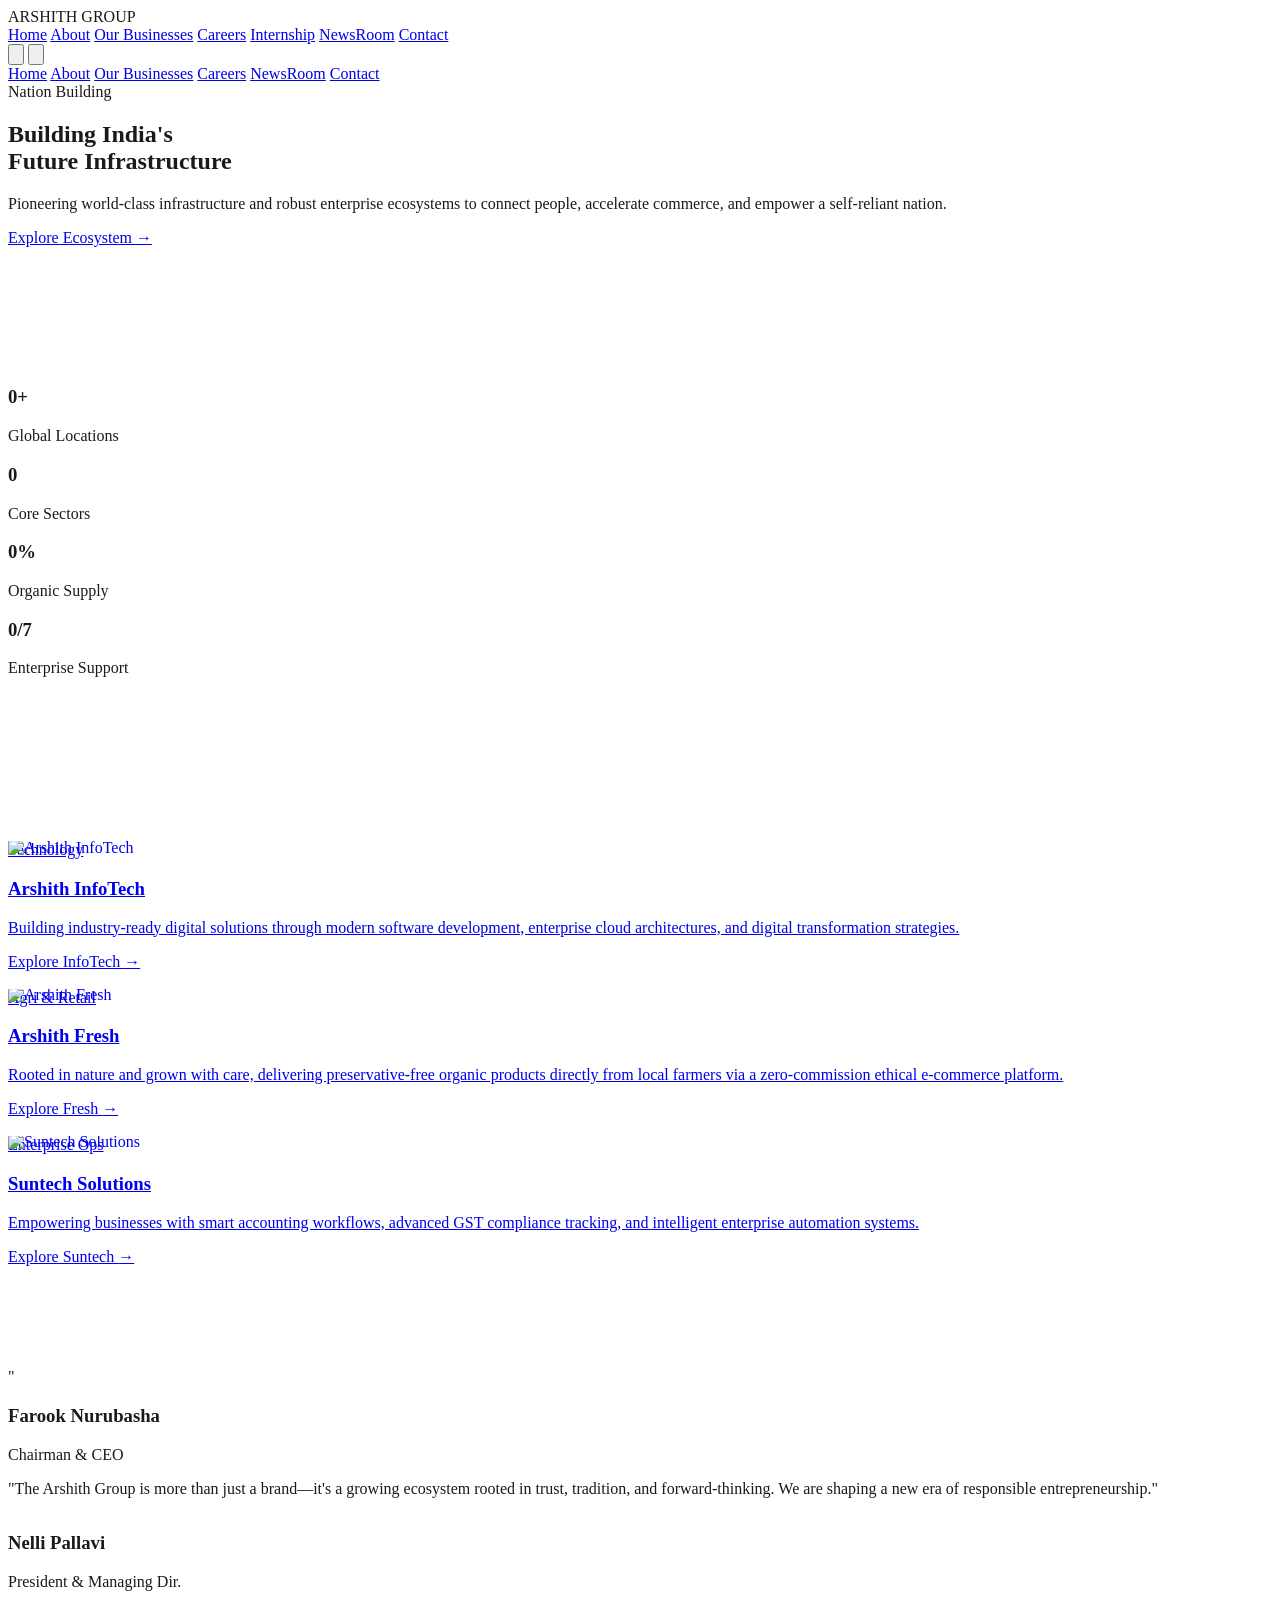
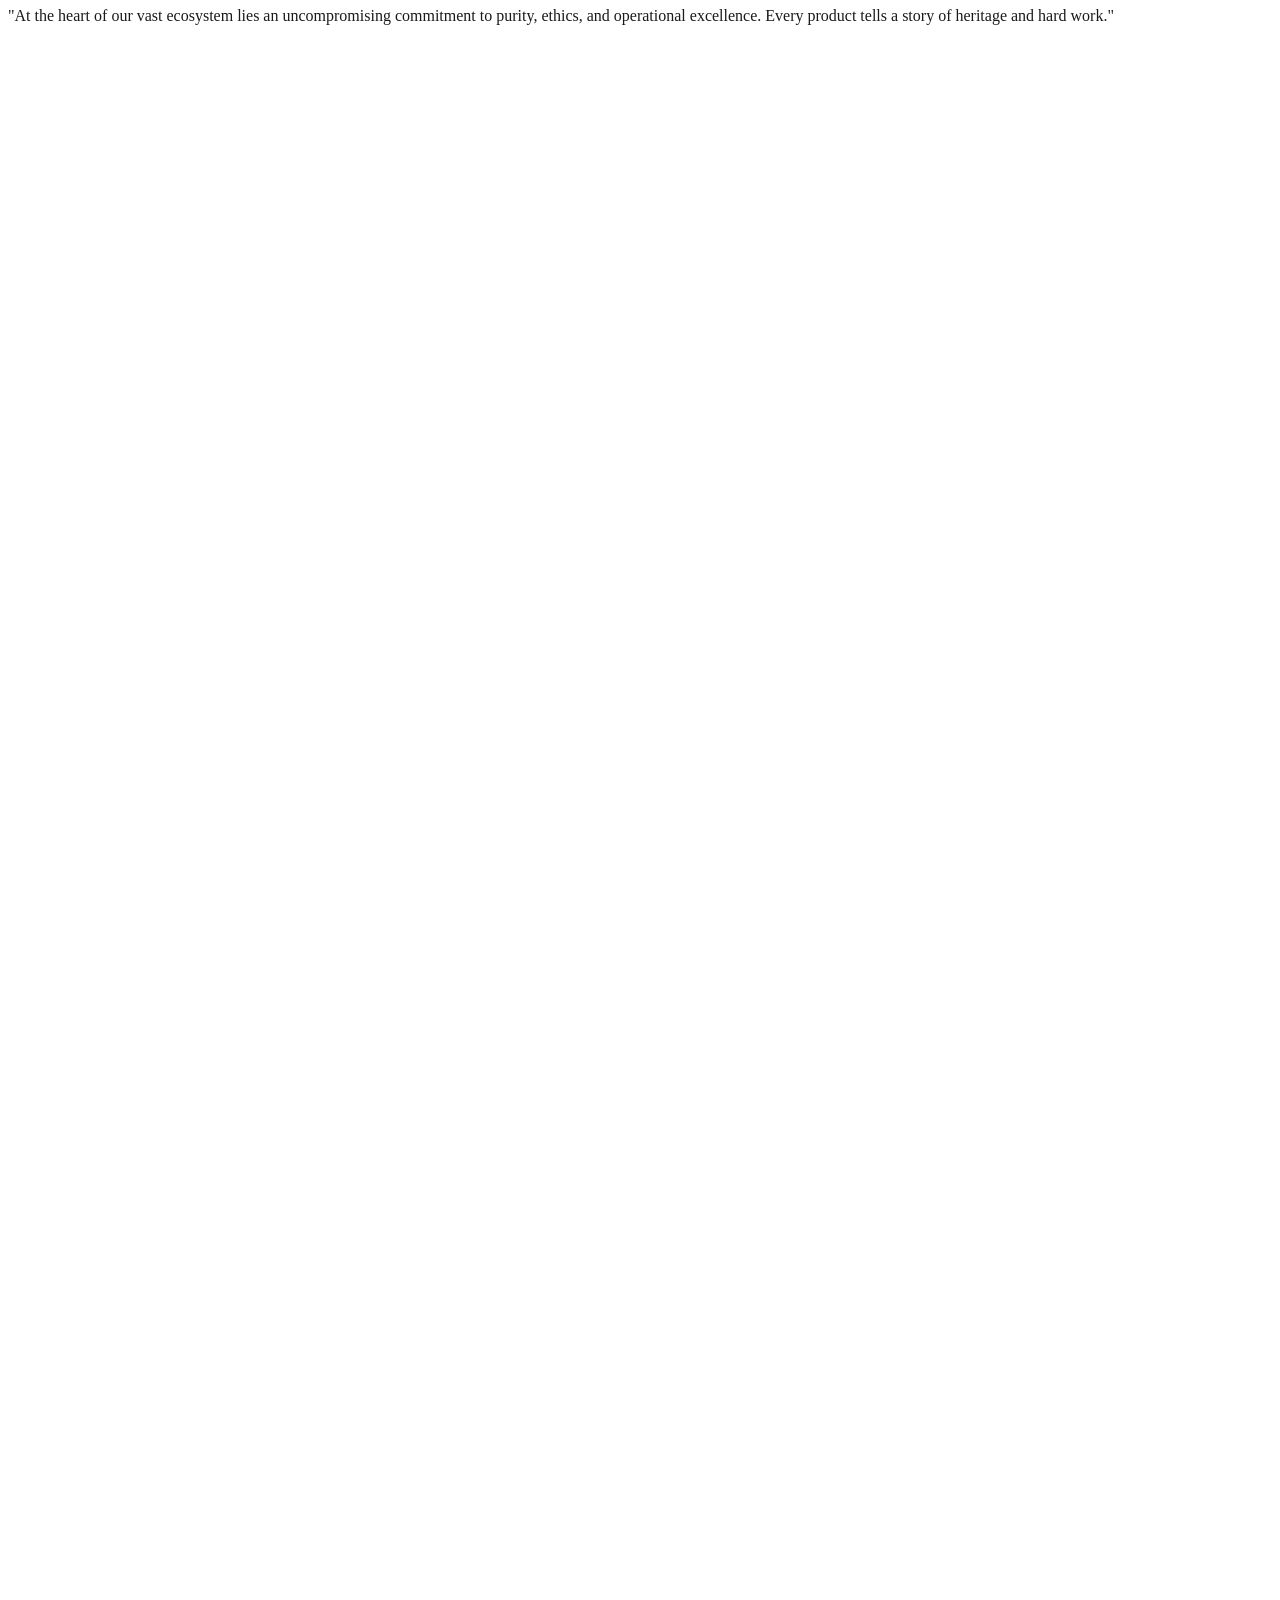
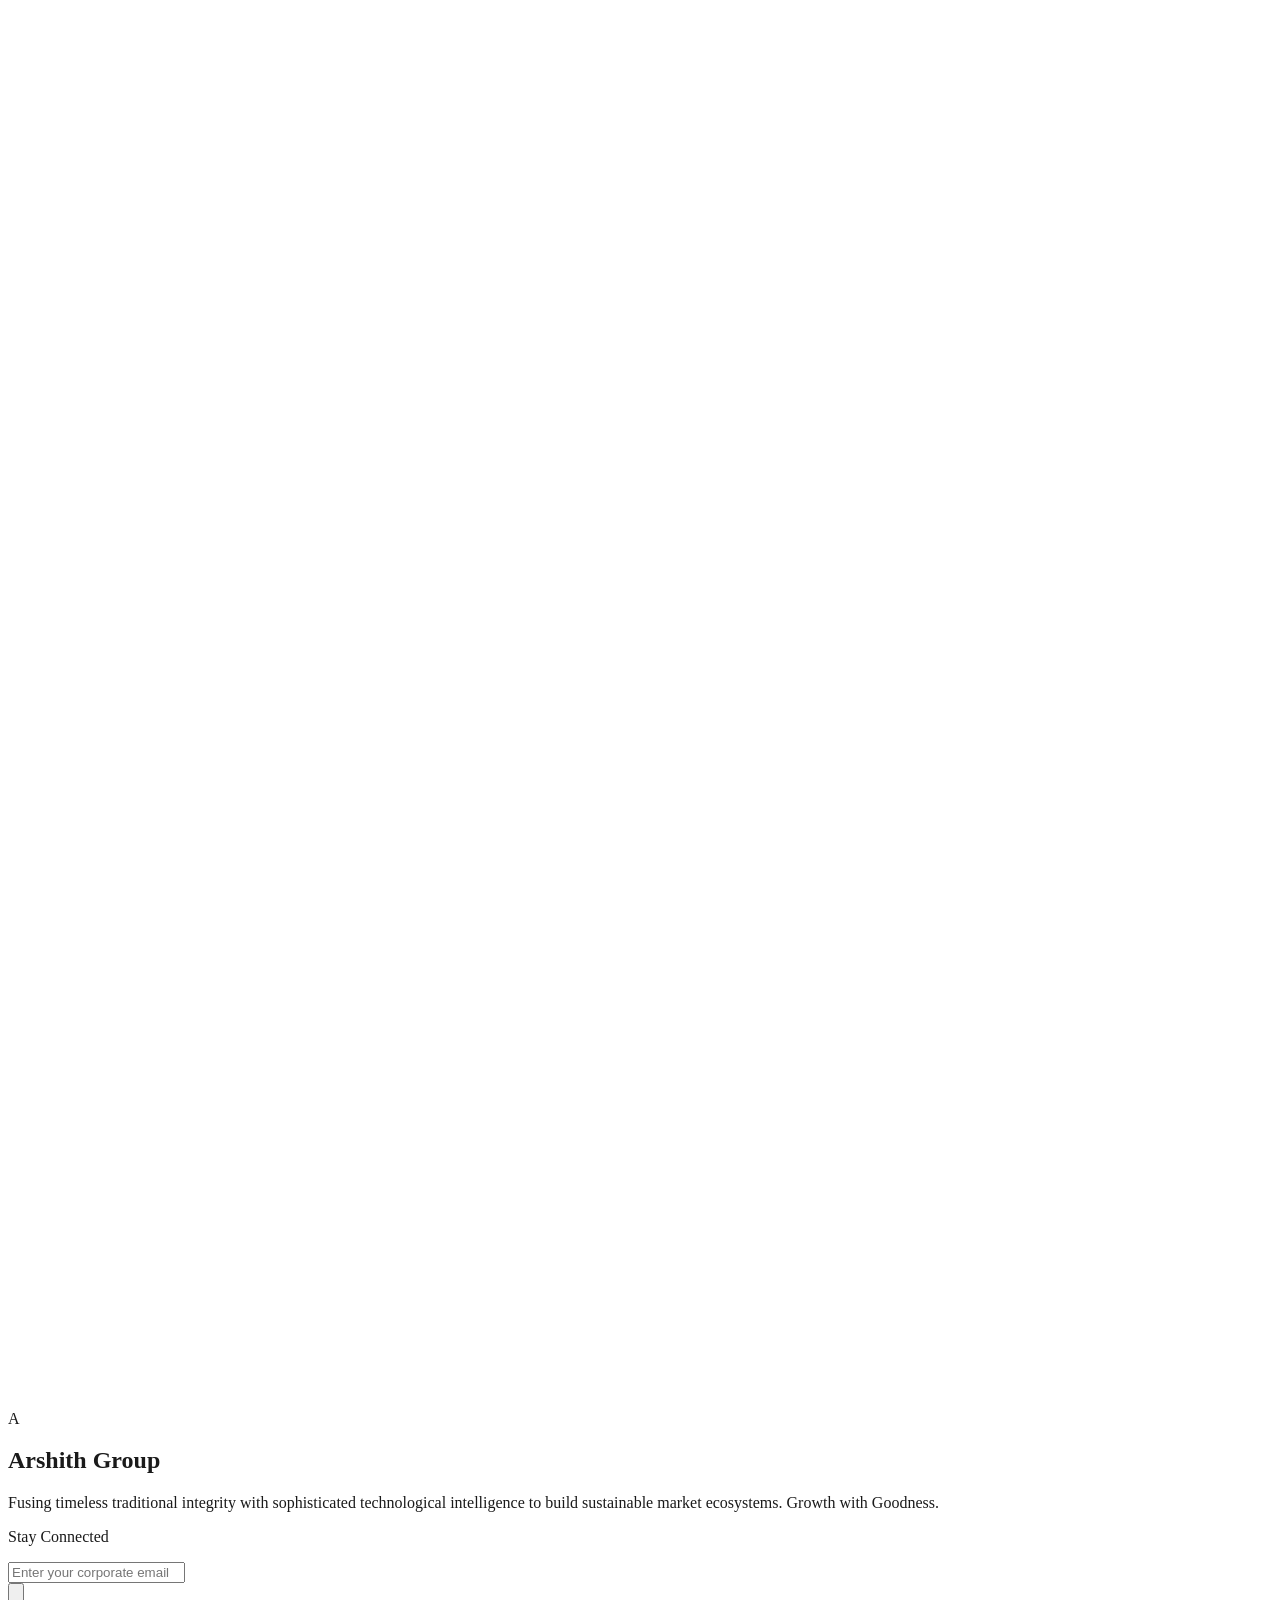
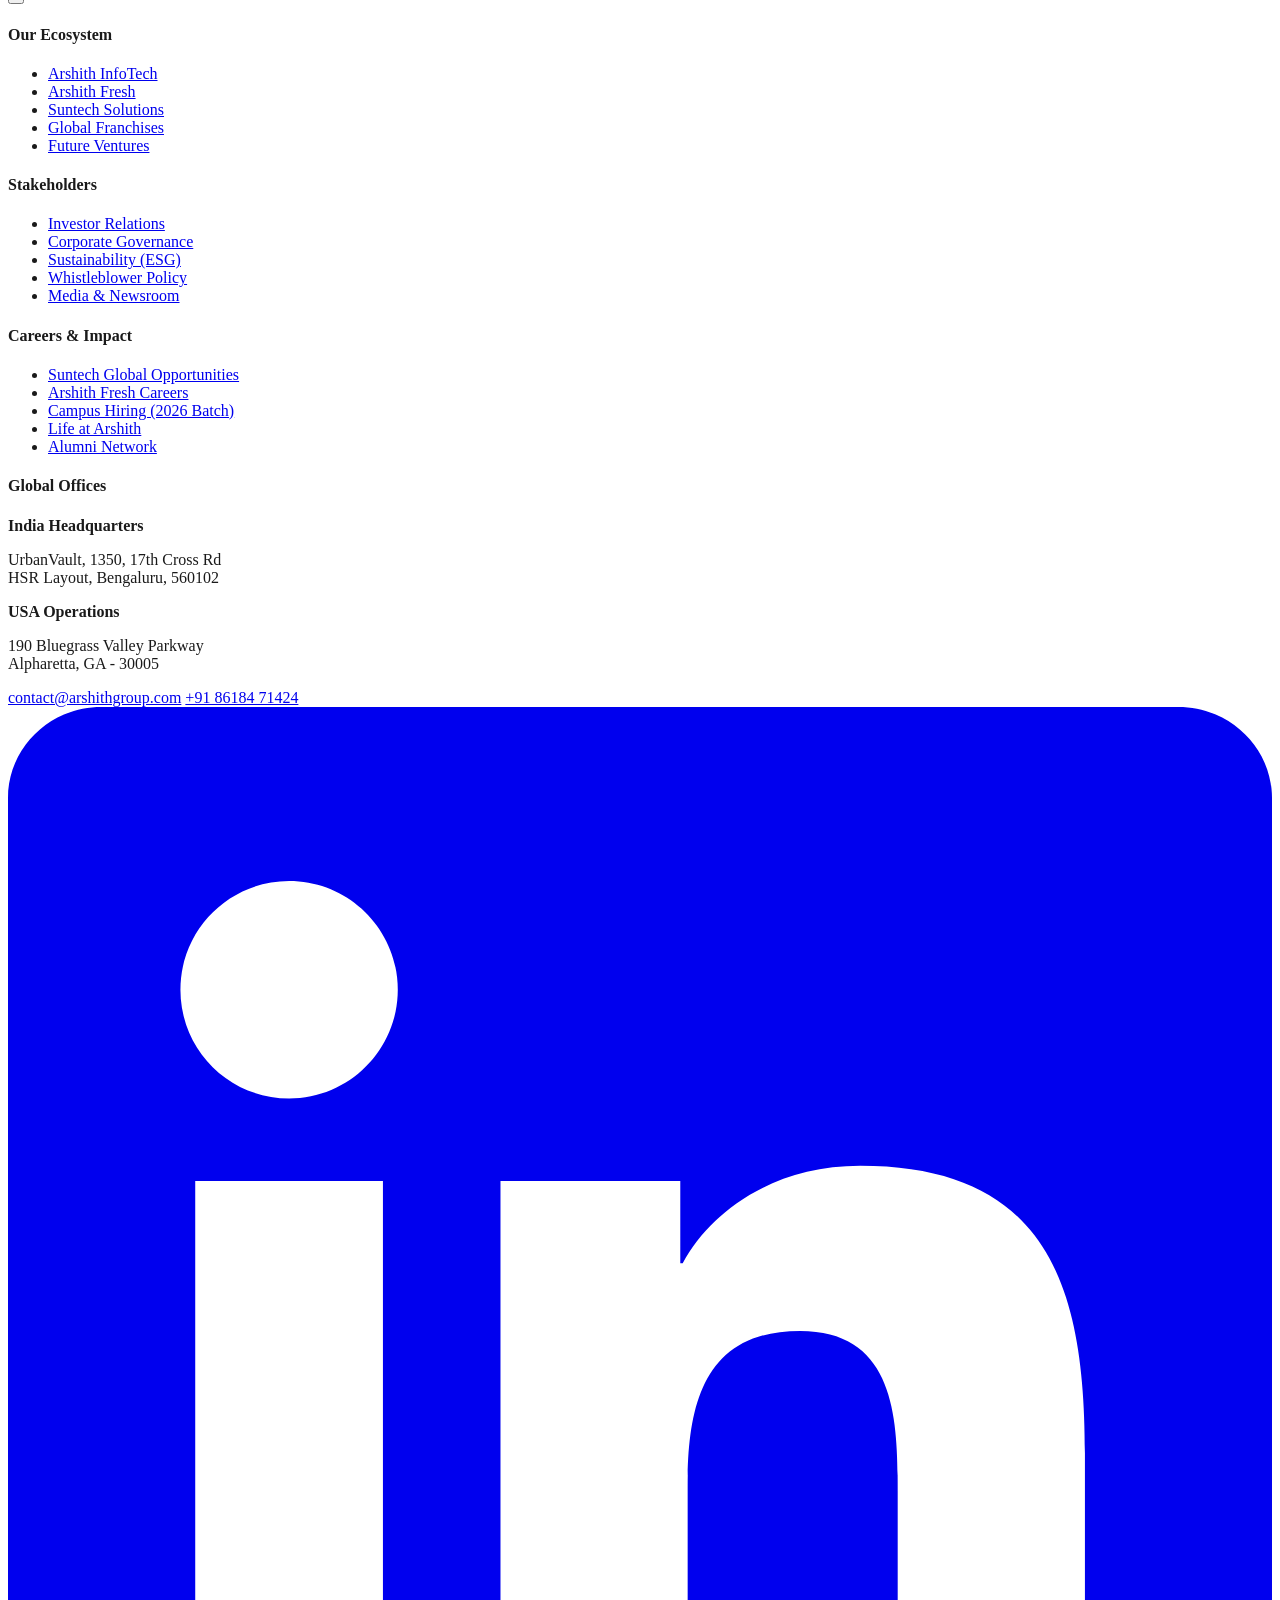
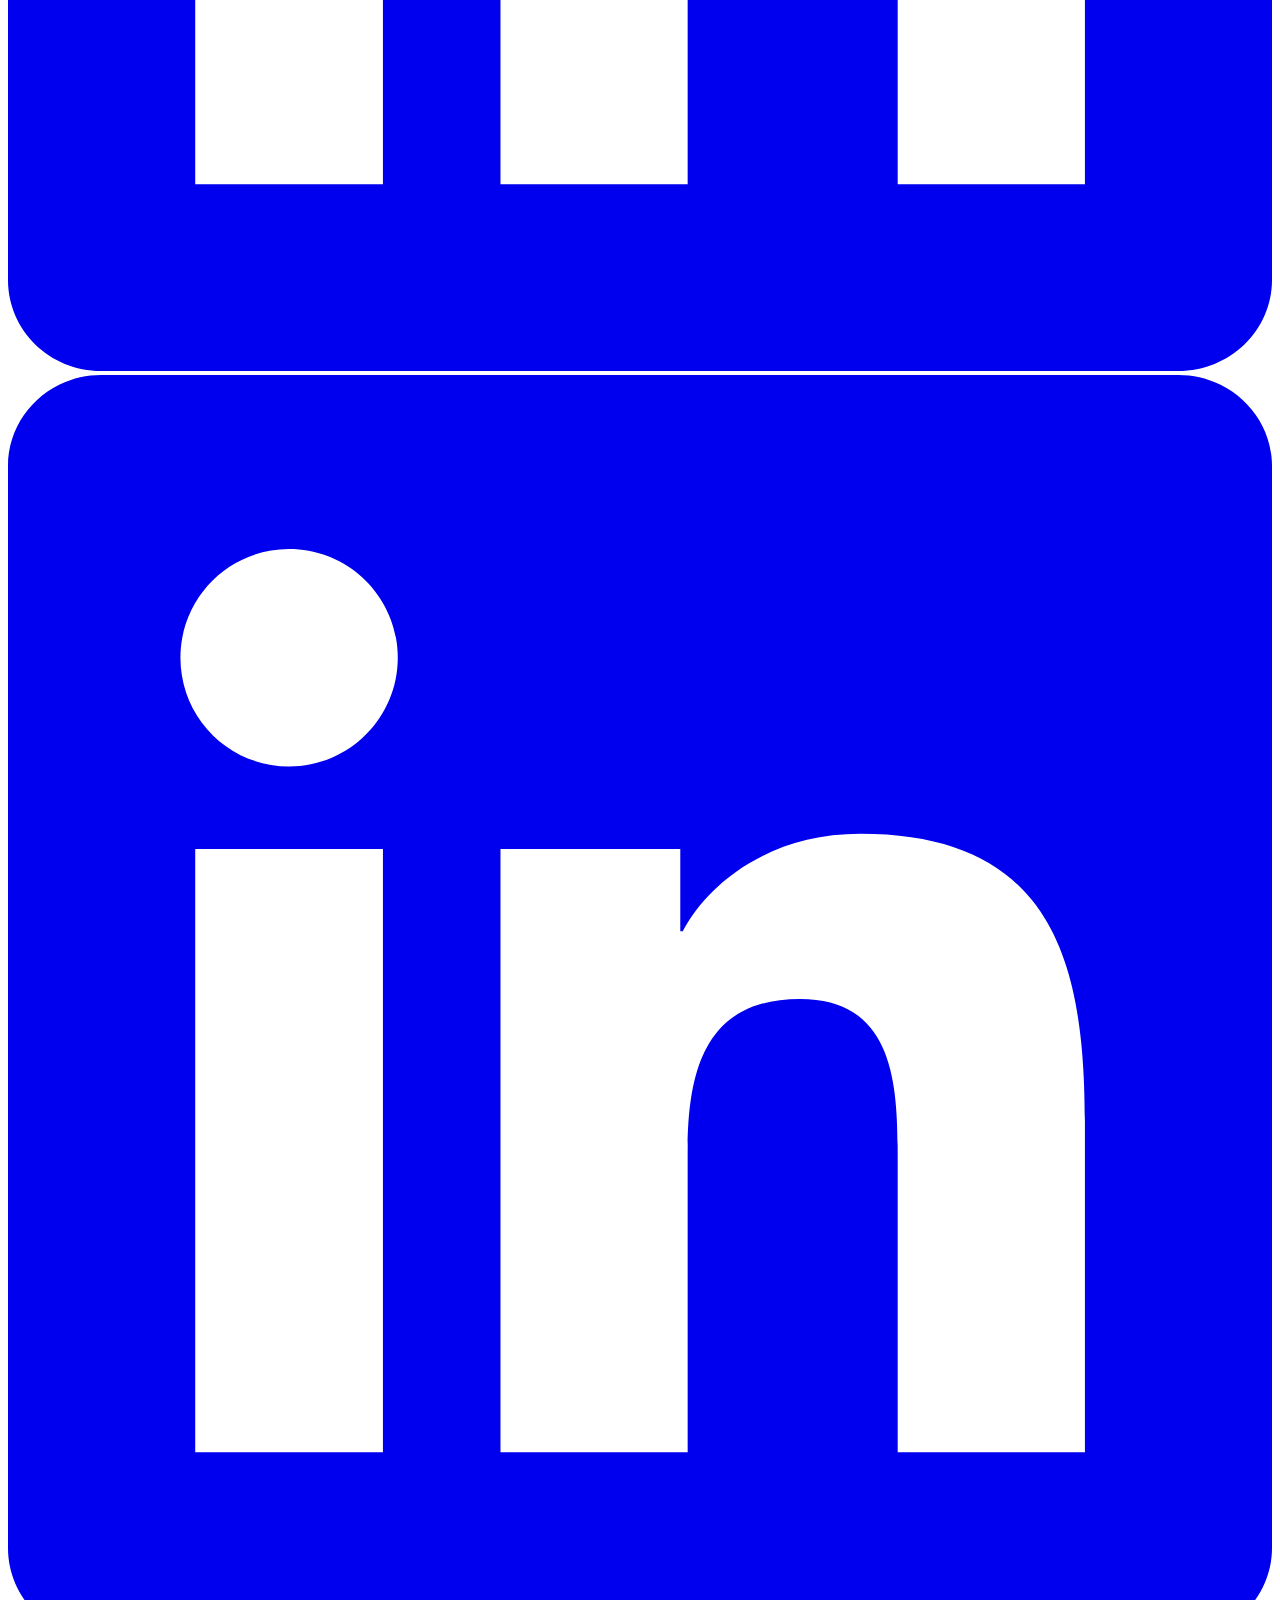
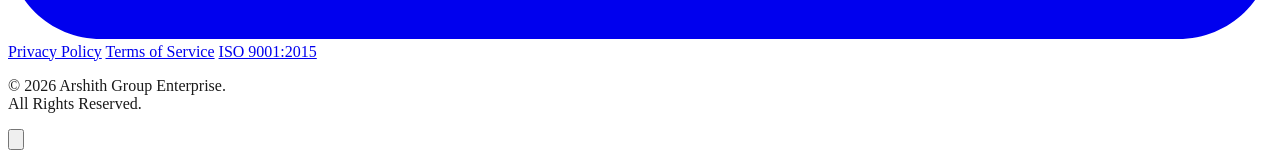
==== commit dcb323c5: "Fix index.html" ====
--- a/index.html
+++ b/index.html
@@ -143,6 +143,18 @@
             </button>
         </div>
     </nav>
+
+    <div id="mobileMenu" class="fixed inset-0 z-40 bg-white/98 backdrop-blur-xl flex flex-col items-center justify-center opacity-0 pointer-events-none transition-all duration-500 lg:hidden">
+    <div class="flex flex-col text-center space-y-8 text-sm font-bold uppercase tracking-[0.2em] text-brand-blue">
+        <a href="index.html" class="hover:text-brand-green transition-colors">Home</a>
+        <a href="about.html" class="hover:text-brand-green transition-colors">About</a>
+        <a href="ourbusiness.html" class="hover:text-brand-green transition-colors">Our Businesses</a>
+        <a href="careers.html" class="hover:text-brand-green transition-colors">Careers</a>
+        <a href="newsroom.html" class="hover:text-brand-green transition-colors">NewsRoom</a>
+        <a href="contact.html" class="hover:text-brand-green transition-colors">Contact</a>
+    </div>
+</div>
+
 
     <section class="relative h-screen w-full bg-black overflow-hidden" id="hero-wrapper">
         <div class="hero-slide absolute inset-0 opacity-100 z-10 img-parallax-container">
@@ -705,6 +717,39 @@
                 delay: i * 0.1
             });
         });
+
+        // --- Mobile Menu Interaction ---
+    const mobileMenuBtn = document.getElementById('mobileMenuBtn');
+    const mobileMenu = document.getElementById('mobileMenu');
+    const menuIcon = document.getElementById('menuIcon');
+    const closeIcon = document.getElementById('closeIcon');
+    let isMenuOpen = false;
+
+    mobileMenuBtn.addEventListener('click', () => {
+        isMenuOpen = !isMenuOpen;
+        if (isMenuOpen) {
+            mobileMenu.classList.remove('opacity-0', 'pointer-events-none');
+            mobileMenu.classList.add('opacity-100', 'pointer-events-auto');
+            menuIcon.classList.add('hidden');
+            closeIcon.classList.remove('hidden');
+            document.body.style.overflow = 'hidden';
+            
+            document.getElementById('navbar').classList.remove('text-white');
+            document.getElementById('navbar').classList.add('text-brand-blue');
+        } else {
+            mobileMenu.classList.add('opacity-0', 'pointer-events-none');
+            mobileMenu.classList.remove('opacity-100', 'pointer-events-auto');
+            menuIcon.classList.remove('hidden');
+            closeIcon.classList.add('hidden');
+            document.body.style.overflow = 'auto';
+            
+            if(window.scrollY <= 50) {
+                document.getElementById('navbar').classList.add('text-white');
+                document.getElementById('navbar').classList.remove('text-brand-blue');
+            }
+        }
+    });
+
     </script>
 </body>
 </html>
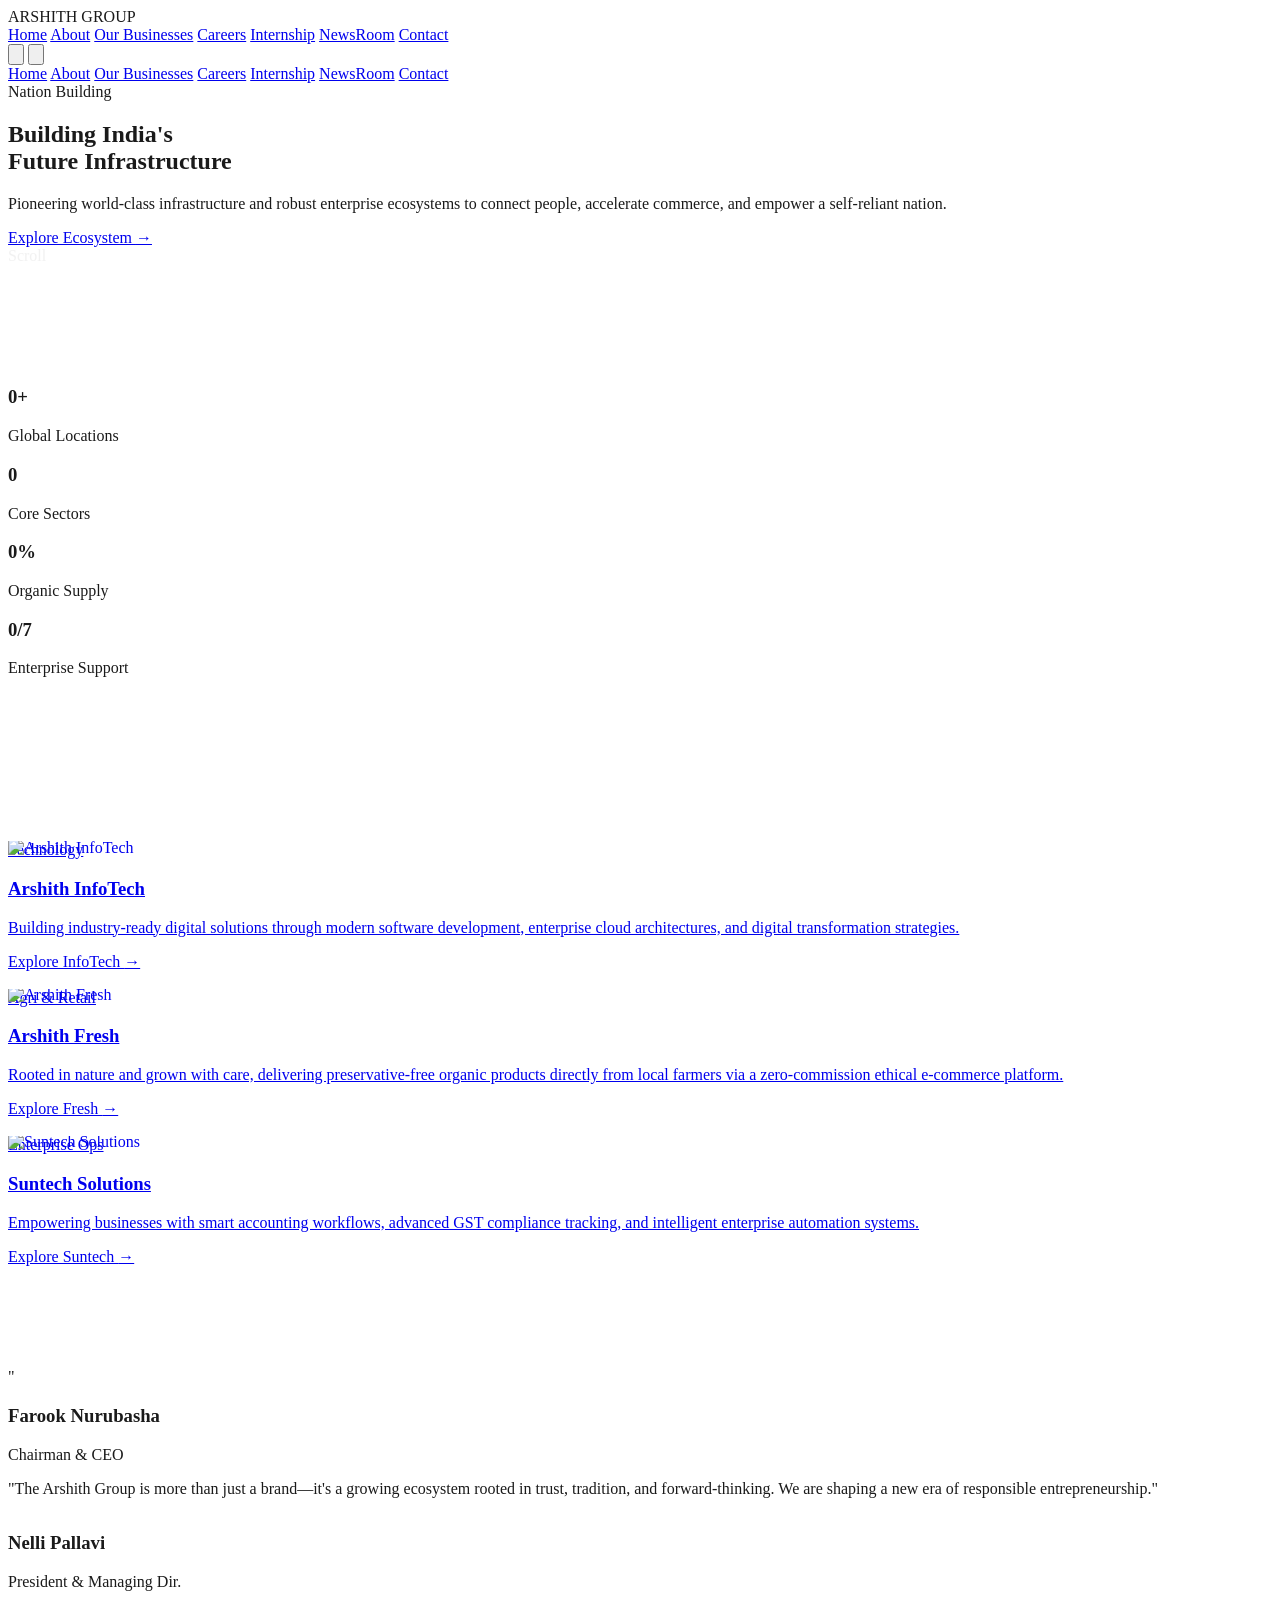
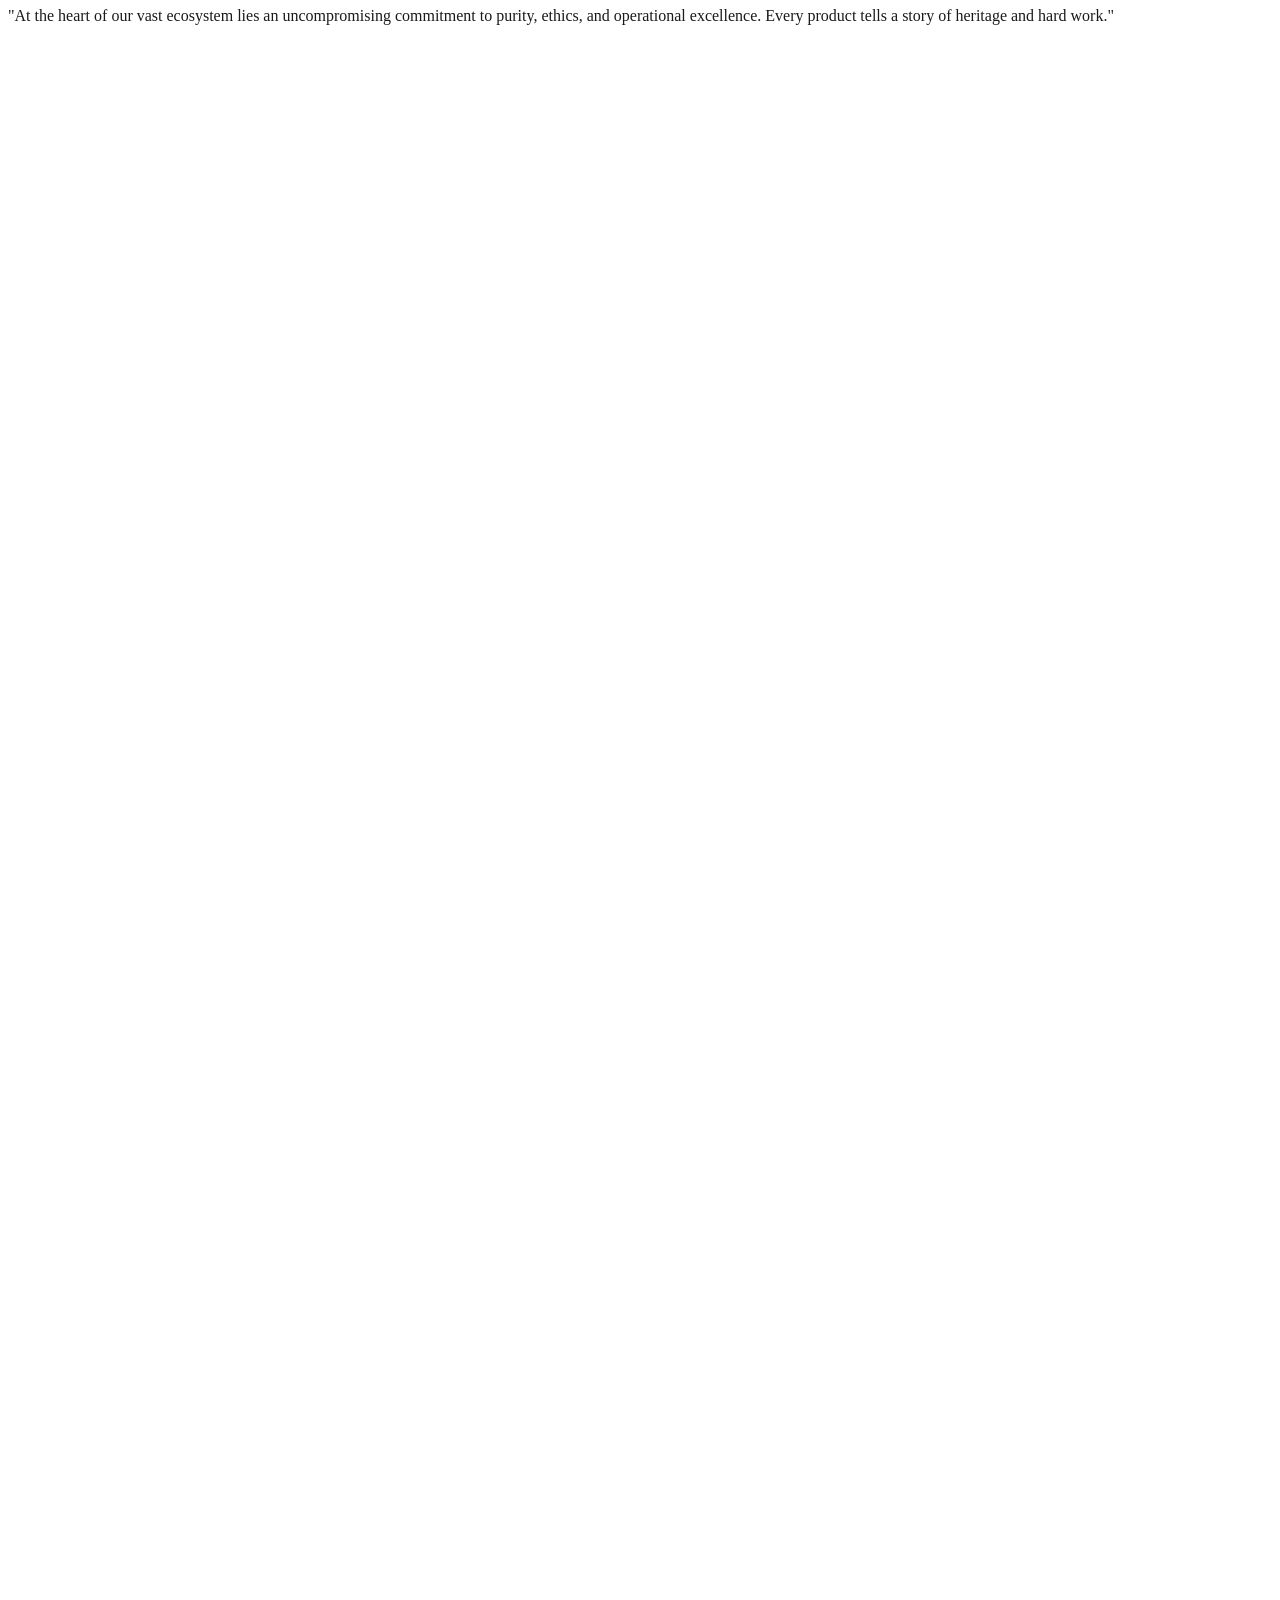
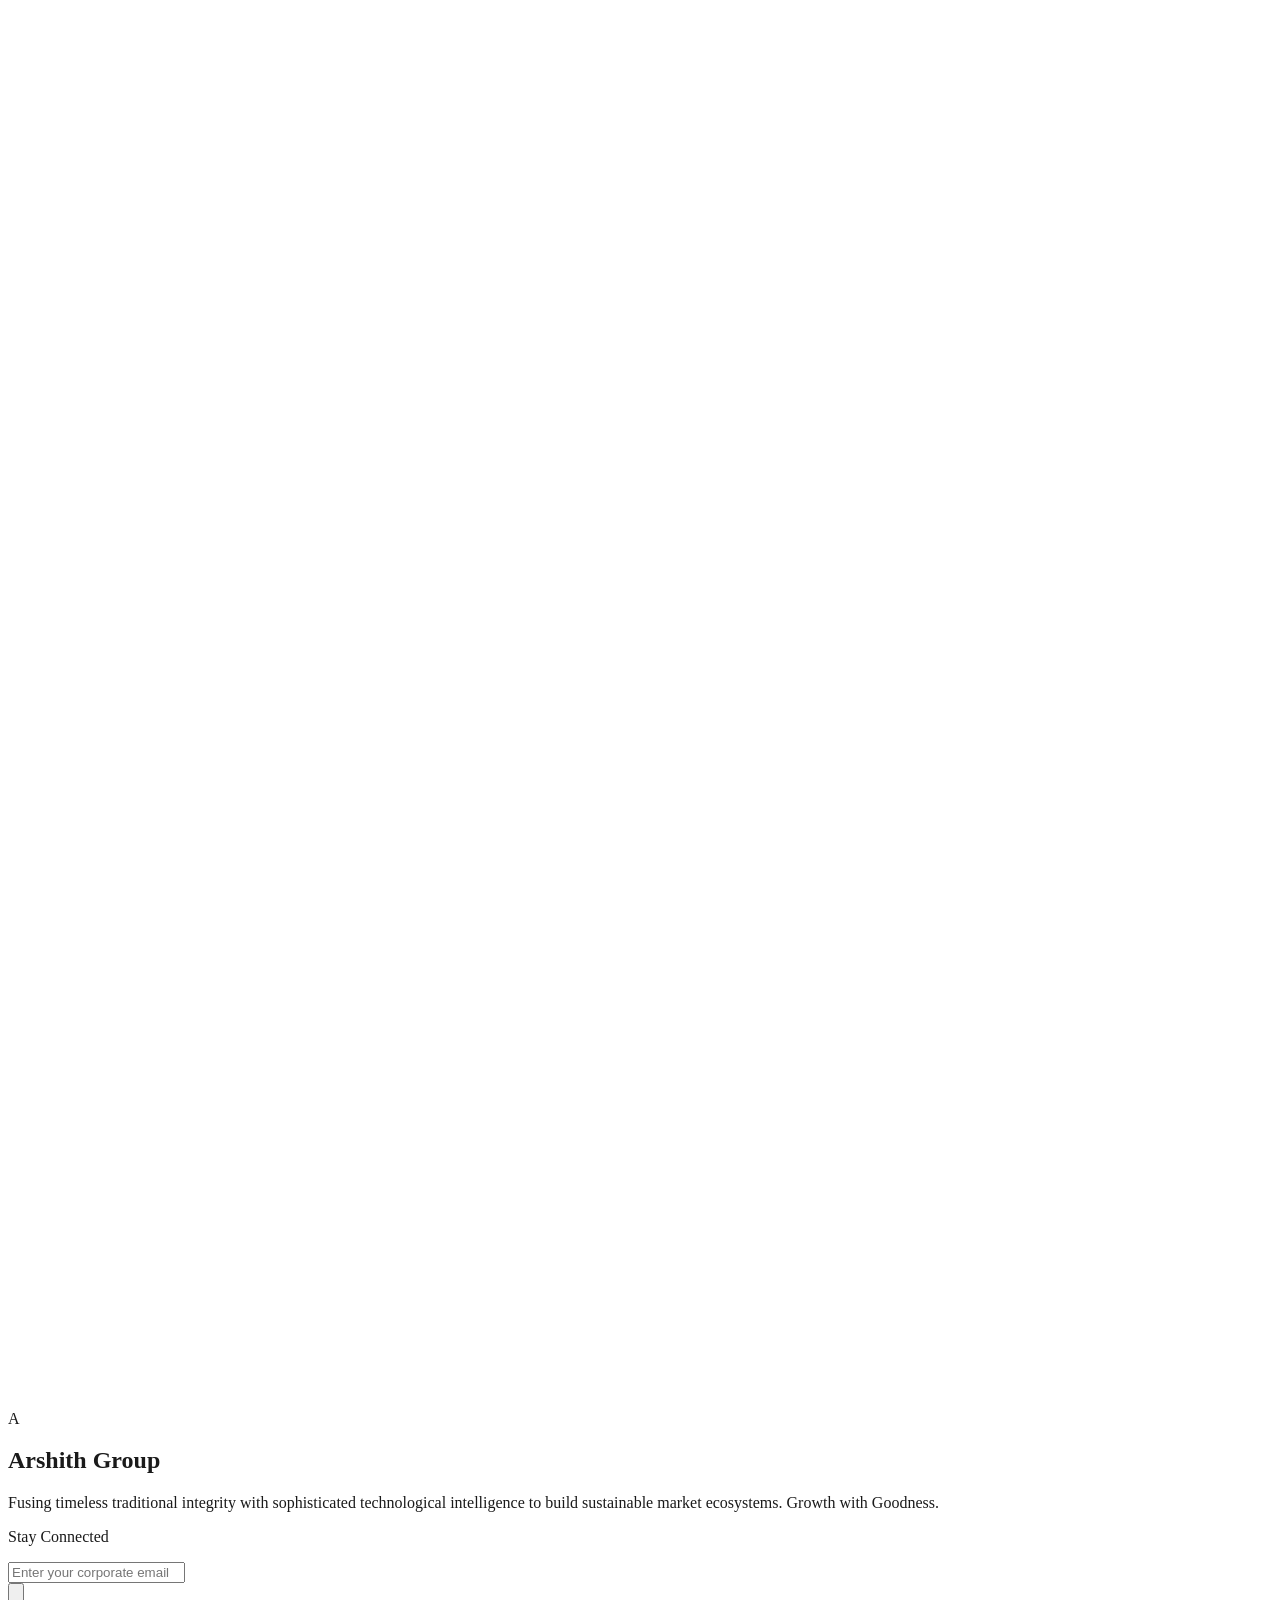
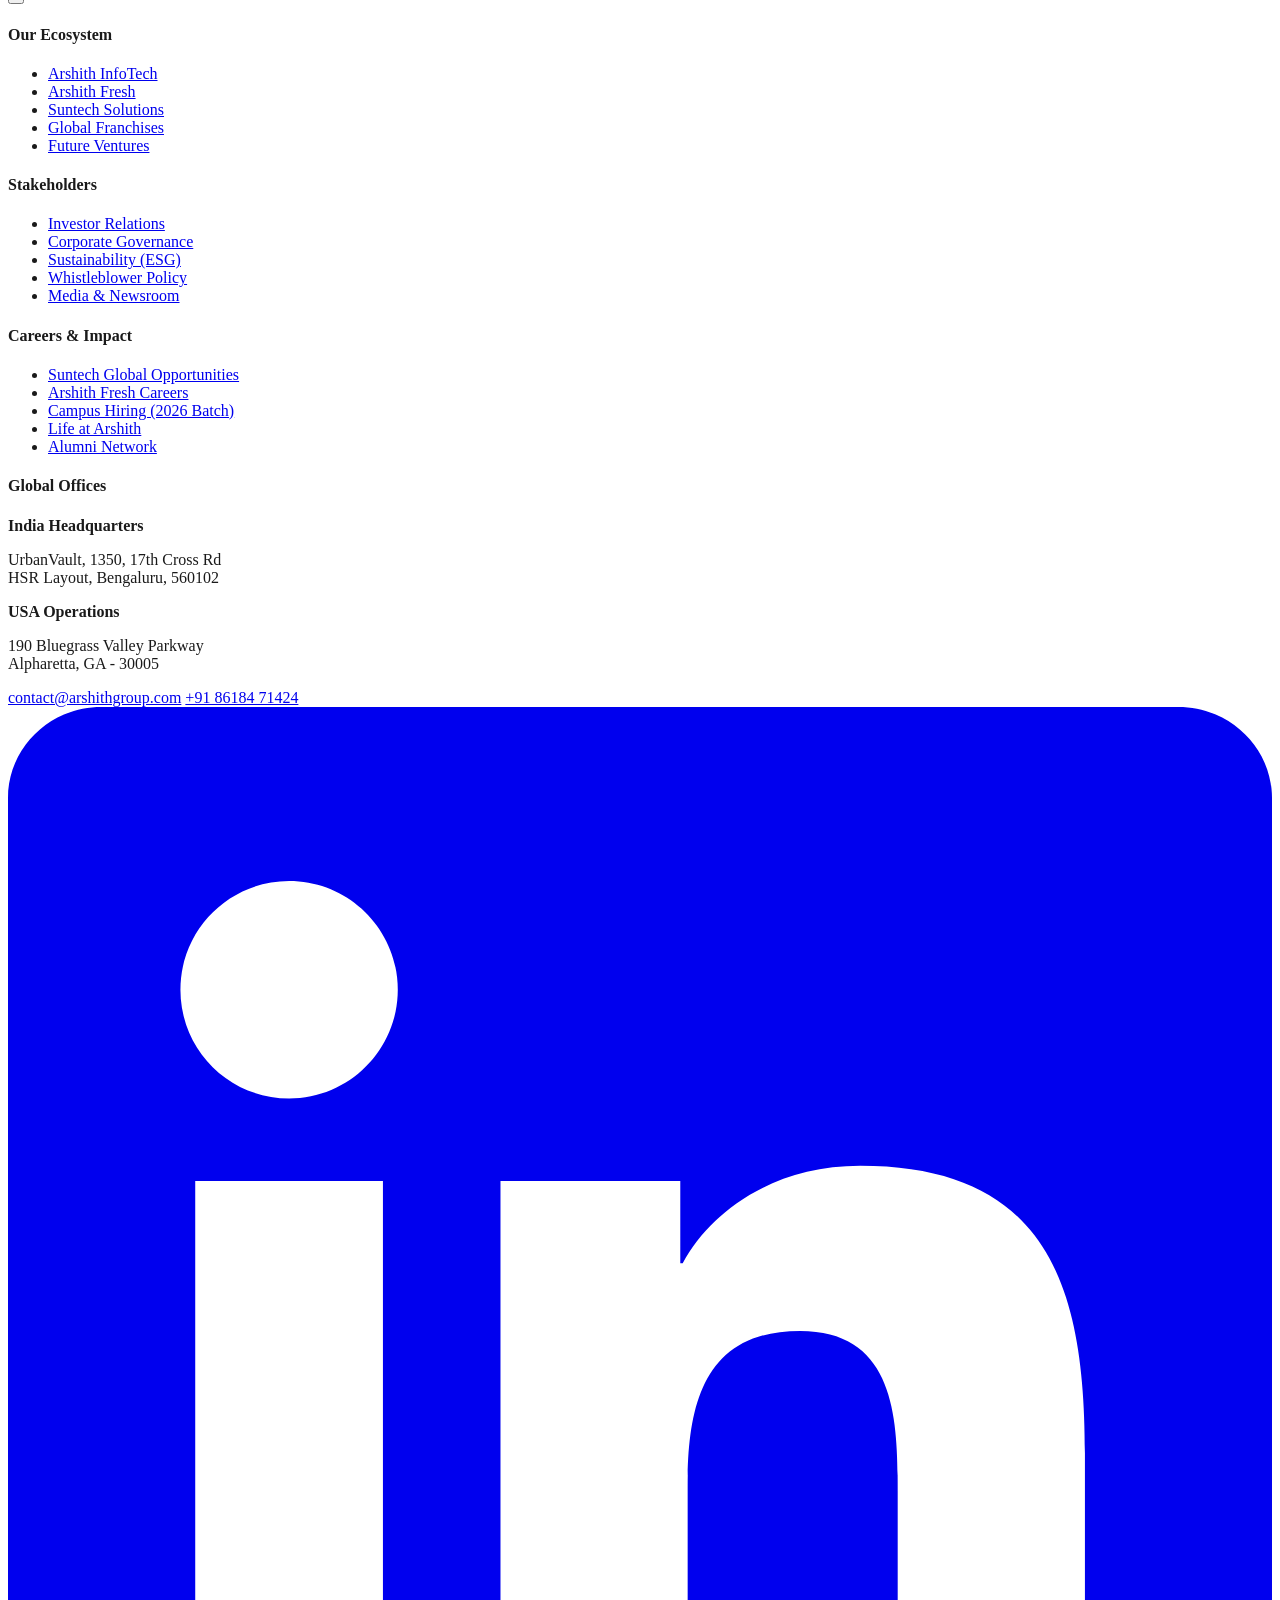
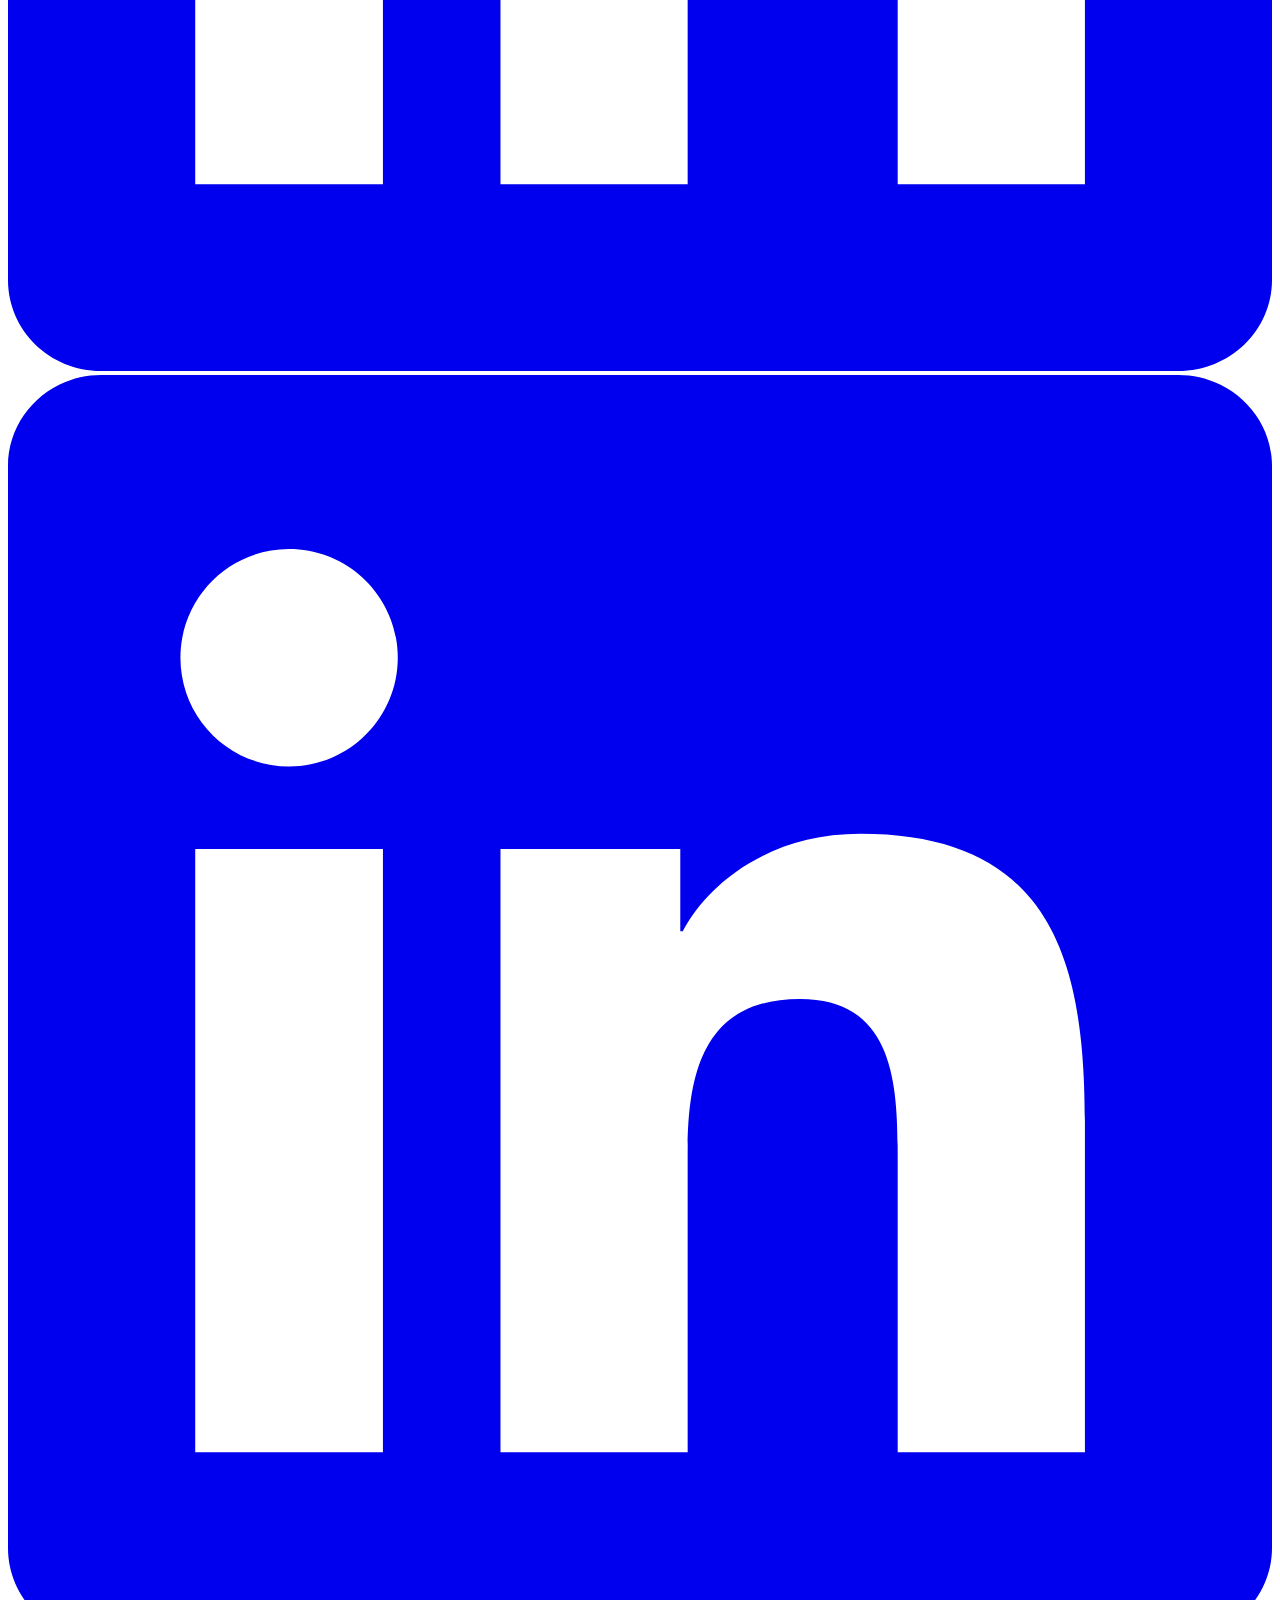
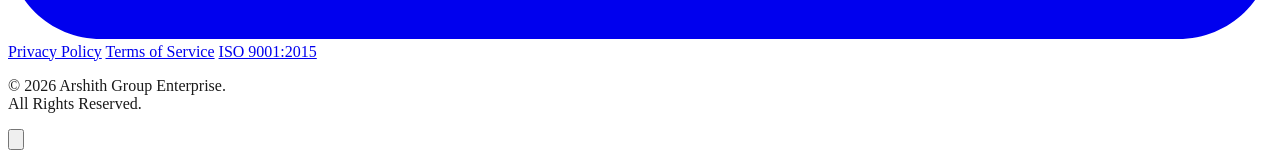
==== commit eeaabf48: "mobile menu updates" ====
--- a/index.html
+++ b/index.html
@@ -150,6 +150,8 @@
         <a href="about.html" class="hover:text-brand-green transition-colors">About</a>
         <a href="ourbusiness.html" class="hover:text-brand-green transition-colors">Our Businesses</a>
         <a href="careers.html" class="hover:text-brand-green transition-colors">Careers</a>
+        <a href="internship.html" class="hover:text-brand-green transition-colors">Internship</a>
+
         <a href="newsroom.html" class="hover:text-brand-green transition-colors">NewsRoom</a>
         <a href="contact.html" class="hover:text-brand-green transition-colors">Contact</a>
     </div>
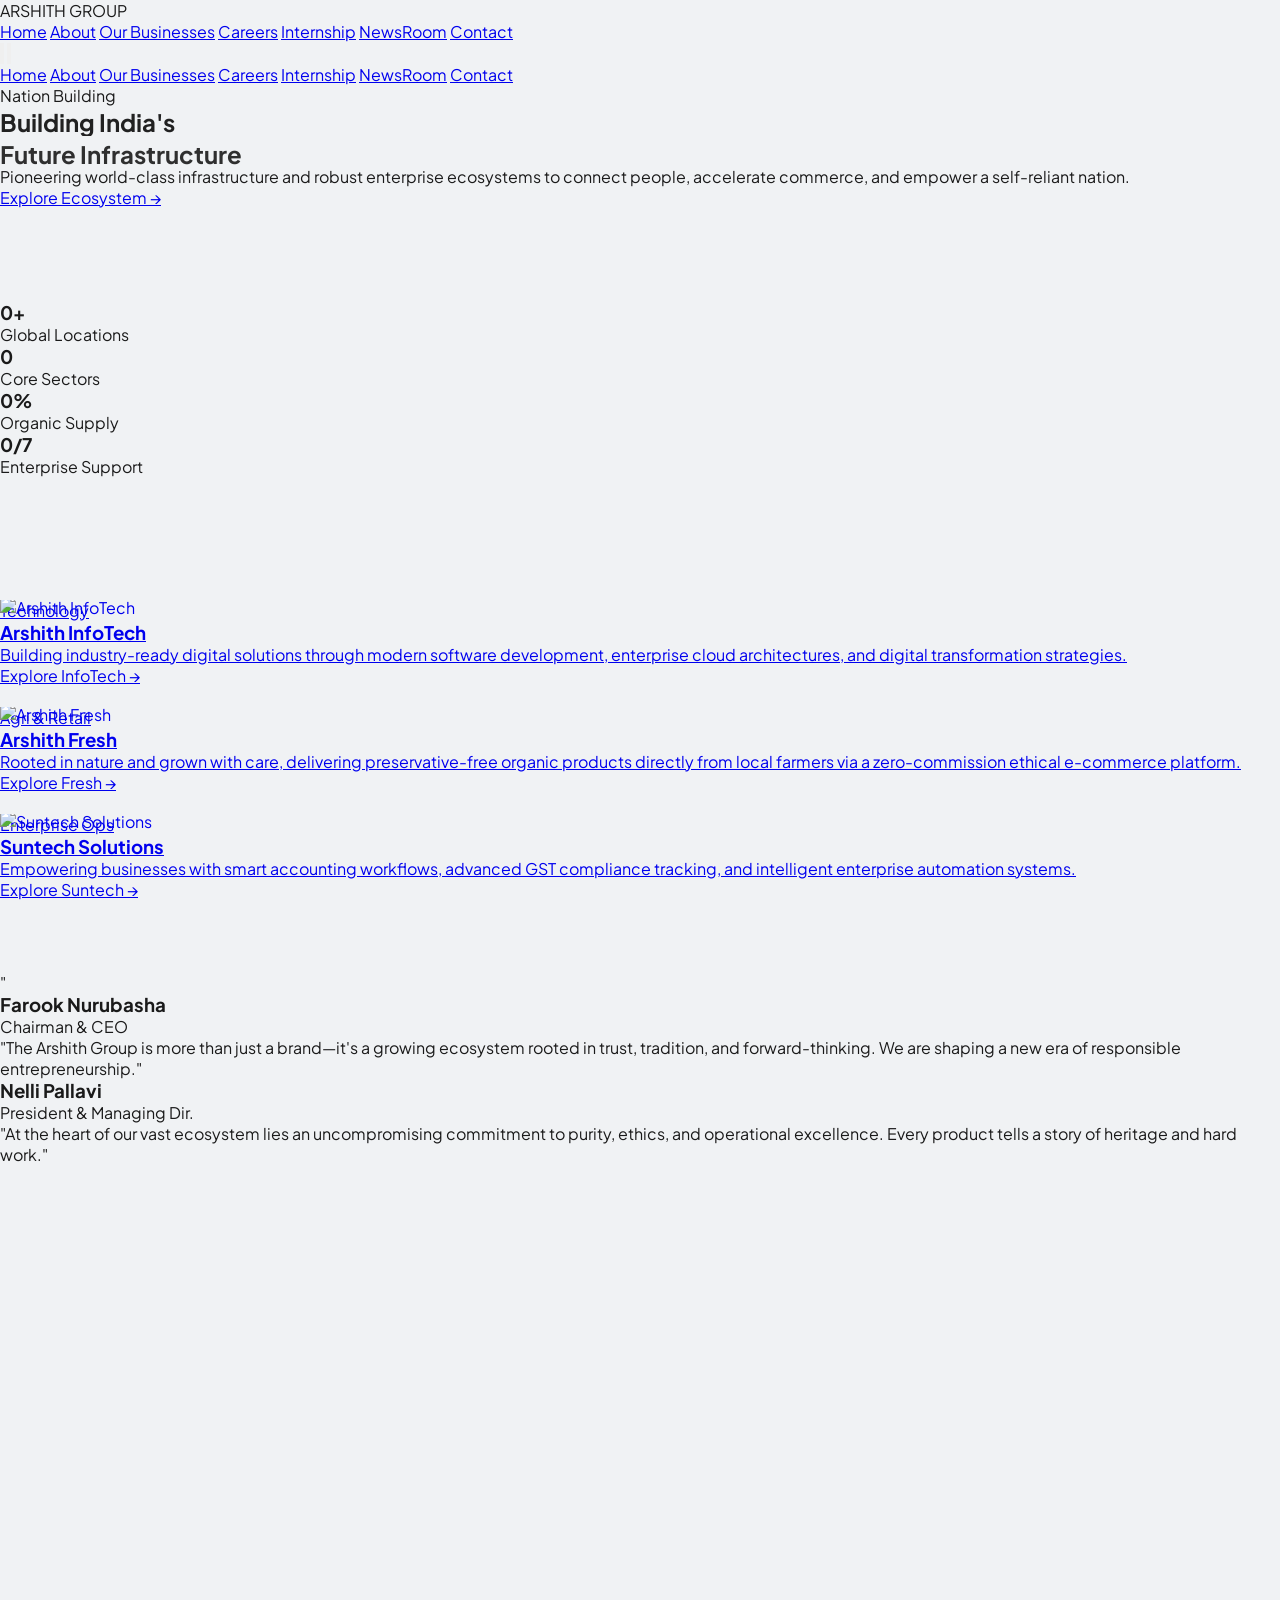
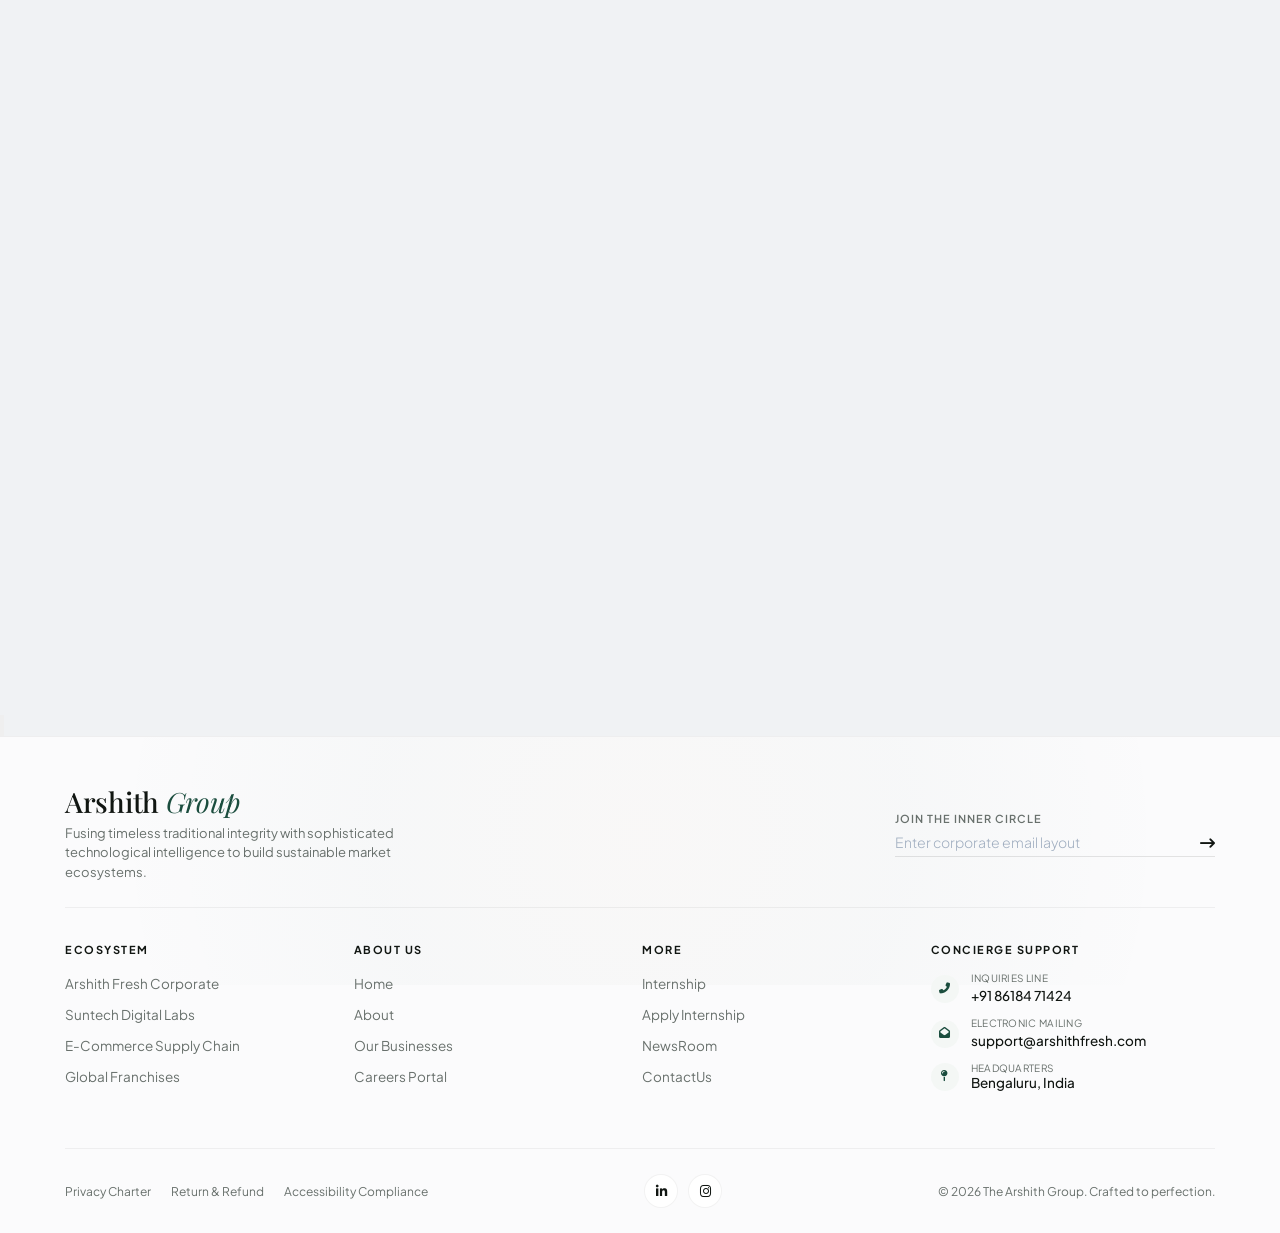
==== commit 9c85aa88: "footer" ====
--- a/index.html
+++ b/index.html
@@ -429,115 +429,7 @@
         </div>
     </section>
 
-    <footer id="footer" class="relative bg-brand-dark text-white pt-24 pb-10 overflow-hidden border-t border-white/10 z-10">
-        <div class="absolute top-0 left-1/2 -translate-x-1/2 w-[800px] h-[400px] bg-brand-blue/20 blur-[120px] rounded-full pointer-events-none"></div>
-
-        <div class="max-w-[1500px] mx-auto px-6 lg:px-12 relative z-10">
-            <div class="flex flex-col lg:flex-row justify-between items-start lg:items-center border-b border-white/10 pb-16 mb-16 gap-10">
-                <div class="footer-reveal">
-                    <div class="flex items-center gap-3 mb-4">
-                        <div class="w-12 h-12 bg-brand-gold flex items-center justify-center rounded-sm">
-                            <span class="text-black font-black text-2xl">A</span>
-                        </div>
-                        <h2 class="text-3xl font-black tracking-widest uppercase text-white">Arshith Group</h2>
-                    </div>
-                    <p class="text-gray-400 text-sm font-light max-w-md leading-relaxed">
-                        Fusing timeless traditional integrity with sophisticated technological intelligence to build sustainable market ecosystems. Growth with Goodness.
-                    </p>
-                </div>
-                
-                <div class="w-full lg:w-auto footer-reveal">
-                    <p class="text-brand-gold text-[10px] font-bold uppercase tracking-[0.3em] mb-4">Stay Connected</p>
-                    <div class="relative w-full lg:w-[400px]">
-                        <input type="email" placeholder="Enter your corporate email" class="newsletter-input w-full bg-transparent border-b border-gray-600 text-white px-0 py-3 focus:outline-none placeholder-gray-500 text-sm">
-                        <div class="newsletter-border absolute bottom-0 left-0 h-[2px] bg-brand-gold w-0"></div>
-                        <button class="absolute right-0 top-1/2 -translate-y-1/2 text-gray-400 hover:text-brand-gold transition-colors">
-                            <svg xmlns="http://www.w3.org/2000/svg" class="h-5 w-5" viewBox="0 0 20 20" fill="currentColor">
-                                <path fill-rule="evenodd" d="M12.293 5.293a1 1 0 011.414 0l4 4a1 1 0 010 1.414l-4 4a1 1 0 01-1.414-1.414L14.586 11H3a1 1 0 110-2h11.586l-2.293-2.293a1 1 0 010-1.414z" clip-rule="evenodd" />
-                            </svg>
-                        </button>
-                    </div>
-                </div>
-            </div>
-
-            <div class="grid grid-cols-1 md:grid-cols-2 lg:grid-cols-4 gap-12 mb-20">
-                <div class="footer-reveal">
-                    <h4 class="text-white text-[11px] font-bold uppercase tracking-[0.2em] mb-6">Our Ecosystem</h4>
-                    <ul class="space-y-4 text-gray-400 text-sm font-light">
-                        <li><a href="https://arshithgroup.com/infotech.html" class="footer-link hover:text-white transition-colors">Arshith InfoTech</a></li>
-                        <li><a href="https://arshithfresh.com" class="footer-link hover:text-white transition-colors">Arshith Fresh</a></li>
-                        <li><a href="https://www.suntechsolutions.com" class="footer-link hover:text-white transition-colors">Suntech Solutions</a></li>
-                        <li><a href="#" class="footer-link hover:text-white transition-colors">Global Franchises</a></li>
-                        <li><a href="#" class="footer-link hover:text-white transition-colors">Future Ventures</a></li>
-                    </ul>
-                </div>
-
-                <div class="footer-reveal">
-                    <h4 class="text-white text-[11px] font-bold uppercase tracking-[0.2em] mb-6">Stakeholders</h4>
-                    <ul class="space-y-4 text-gray-400 text-sm font-light">
-                        <li><a href="#" class="footer-link hover:text-white transition-colors">Investor Relations</a></li>
-                        <li><a href="#" class="footer-link hover:text-white transition-colors">Corporate Governance</a></li>
-                        <li><a href="#" class="footer-link hover:text-white transition-colors">Sustainability (ESG)</a></li>
-                        <li><a href="#" class="footer-link hover:text-white transition-colors">Whistleblower Policy</a></li>
-                        <li><a href="#" class="footer-link hover:text-white transition-colors">Media & Newsroom</a></li>
-                    </ul>
-                </div>
-
-                <div class="footer-reveal">
-                    <h4 class="text-white text-[11px] font-bold uppercase tracking-[0.2em] mb-6">Careers & Impact</h4>
-                    <ul class="space-y-4 text-gray-400 text-sm font-light">
-                        <li><a href="#" class="footer-link hover:text-white transition-colors">Suntech Global Opportunities</a></li>
-                        <li><a href="https://arshithfresh.com/pages/jobs" class="footer-link hover:text-white transition-colors">Arshith Fresh Careers</a></li>
-                        <li><a href="#" class="footer-link hover:text-white transition-colors">Campus Hiring (2026 Batch)</a></li>
-                        <li><a href="#" class="footer-link hover:text-white transition-colors">Life at Arshith</a></li>
-                        <li><a href="#" class="footer-link hover:text-white transition-colors">Alumni Network</a></li>
-                    </ul>
-                </div>
-
-                <div class="footer-reveal">
-                    <h4 class="text-white text-[11px] font-bold uppercase tracking-[0.2em] mb-6">Global Offices</h4>
-                    <div class="space-y-6 text-gray-400 text-sm font-light">
-                        <div>
-                            <strong class="text-white block mb-1">India Headquarters</strong>
-                            <p>UrbanVault, 1350, 17th Cross Rd<br>HSR Layout, Bengaluru, 560102</p>
-                        </div>
-                        <div>
-                            <strong class="text-white block mb-1">USA Operations</strong>
-                            <p>190 Bluegrass Valley Parkway<br>Alpharetta, GA - 30005</p>
-                        </div>
-                        <div>
-                            <a href="mailto:contact@arshithgroup.com" class="hover:text-brand-gold transition-colors block">contact@arshithgroup.com</a>
-                            <a href="tel:+918618471424" class="hover:text-brand-gold transition-colors block">+91 86184 71424</a>
-                        </div>
-                    </div>
-                </div>
-            </div>
-
-            <div class="border-t border-white/10 pt-8 flex flex-col md:flex-row justify-between items-center gap-6 footer-reveal">
-                
-                <div class="flex gap-4">
-                    <a href="https://in.linkedin.com/company/arshith-fresh-india-pvt-ltd" class="social-icon w-10 h-10 rounded-full border border-white/20 flex items-center justify-center text-gray-300">
-                        <svg class="w-4 h-4" fill="currentColor" viewBox="0 0 24 24" aria-hidden="true"><path d="M20.447 20.452h-3.554v-5.569c0-1.328-.027-3.037-1.852-3.037-1.853 0-2.136 1.445-2.136 2.939v5.667H9.351V9h3.414v1.561h.046c.477-.9 1.637-1.85 3.37-1.85 3.601 0 4.267 2.37 4.267 5.455v6.286zM5.337 7.433c-1.144 0-2.063-.926-2.063-2.065 0-1.138.92-2.063 2.063-2.063 1.14 0 2.064.925 2.064 2.063 0 1.139-.925 2.065-2.064 2.065zm1.782 13.019H3.555V9h3.564v11.452zM22.225 0H1.771C.792 0 0 .774 0 1.729v20.542C0 23.227.792 24 1.771 24h20.451C23.2 24 24 23.227 24 22.271V1.729C24 .774 23.2 0 22.222 0h.003z"/></svg>
-                    </a>
-                    <a href="https://www.linkedin.com/company/arshith-fresh-india-pvt-ltd/?originalSubdomain=in" class="social-icon w-10 h-10 rounded-full border border-white/20 flex items-center justify-center text-gray-300">
-                        <svg class="w-4 h-4" fill="currentColor" viewBox="0 0 24 24" aria-hidden="true"><path d="M20.447 20.452h-3.554v-5.569c0-1.328-.027-3.037-1.852-3.037-1.853 0-2.136 1.445-2.136 2.939v5.667H9.351V9h3.414v1.561h.046c.477-.9 1.637-1.85 3.37-1.85 3.601 0 4.267 2.37 4.267 5.455v6.286zM5.337 7.433c-1.144 0-2.063-.926-2.063-2.065 0-1.138.92-2.063 2.063-2.063 1.14 0 2.064.925 2.064 2.063 0 1.139-.925 2.065-2.064 2.065zm1.782 13.019H3.555V9h3.564v11.452zM22.225 0H1.771C.792 0 0 .774 0 1.729v20.542C0 23.227.792 24 1.771 24h20.451C23.2 24 24 23.227 24 22.271V1.729C24 .774 23.2 0 22.222 0h.003z"/></svg>
-                    </a>
-                    
-                </div>
-
-                <div class="flex gap-6 text-gray-500 text-[10px] font-bold uppercase tracking-widest order-3 md:order-2">
-                    <a href="#" class="hover:text-brand-gold transition-colors">Privacy Policy</a>
-                    <a href="#" class="hover:text-brand-gold transition-colors">Terms of Service</a>
-                    <a href="#" class="hover:text-brand-gold transition-colors">ISO 9001:2015</a>
-                </div>
-
-                <p class="text-gray-500 text-[10px] font-bold uppercase tracking-widest order-2 md:order-3 text-center md:text-right">
-                    &copy; 2026 Arshith Group Enterprise.<br class="md:hidden"> All Rights Reserved.
-                </p>
-            </div>
-        </div>
-    </footer>
-
+    
     <button id="toTop" class="fixed bottom-10 right-10 z-[150] bg-brand-blue text-white p-4 rounded-full shadow-2xl opacity-0 translate-y-10 transition-all duration-500 hover:bg-gray-900 border border-transparent hover:border-brand-blue pointer-events-none">
         <svg class="w-5 h-5" fill="none" stroke="currentColor" viewBox="0 0 24 24"><path stroke-linecap="round" stroke-linejoin="round" stroke-width="2" d="M5 10l7-7m0 0l7 7m-7-7v18"></path></svg>
     </button>
@@ -754,4 +646,575 @@
 
     </script>
 </body>
-</html>+</html>
+
+<!DOCTYPE html>
+<html lang="en">
+<head>
+    <meta charset="UTF-8">
+    <meta name="viewport" content="width=device-width, initial-scale=1.0">
+    <title>Luxury Light Footer - Arshith Group</title>
+    <!-- Premium Fonts & Icons -->
+    <link href="https://fonts.googleapis.com/css2?family=Plus+Jakarta+Sans:wght@300;400;500;600;700&family=Playfair+Display:ital,wght@0,500;1,400&display=swap" rel="stylesheet">
+    <link rel="stylesheet" href="https://cdnjs.cloudflare.com/ajax/libs/font-awesome/6.4.0/css/all.min.css">
+
+    <style>
+        /* --- Luxury Light Variables --- */
+        :root {
+            --lux-bg: #fbfbfc;
+            --lux-card: #ffffff;
+            --lux-dark: #111612;
+            --lux-muted: #68706c;
+            --lux-gold: #c5a880;          /* Subtle high-end luxury tint */
+            --lux-emerald: #1b4d3e;       /* Deep rich corporate emerald */
+            --lux-mint: #f4f7f5;          /* Premium soft light canvas */
+            --bezier-luxury: cubic-bezier(0.16, 1, 0.3, 1); /* Ultra smooth ease-out */
+        }
+
+        * {
+            box-sizing: border-box;
+            margin: 0;
+            padding: 0;
+            font-family: 'Plus Jakarta Sans', sans-serif;
+        }
+
+        body {
+            background-color: #f0f2f4;
+            padding-top: 0px; /* Reduced body spacing */
+        }
+
+        /* --- Main Footer Container (Decreased Padding) --- */
+        .premium-footer {
+            background-color: var(--lux-bg);
+            border-top: 1px solid rgba(0, 0, 0, 0.05);
+            padding: 50px 0 25px 0; /* Cut in half for a tight, crisp look */
+            position: relative;
+            color: var(--lux-dark);
+            overflow: hidden;
+        }
+
+        /* Delicate Soft Radial Aura */
+        .premium-footer::before {
+            content: '';
+            position: absolute;
+            top: -10%;
+            left: 50%;
+            transform: translateX(-50%);
+            width: 80%;
+            height: 60%;
+            background: radial-gradient(circle, rgba(197, 168, 128, 0.04) 0%, rgba(27, 77, 62, 0.02) 50%, transparent 100%);
+            z-index: 1;
+            pointer-events: none;
+        }
+
+        .footer-wrap {
+            max-width: 1200px; /* Reduced container width for a cleaner compact span */
+            margin: 0 auto;
+            padding: 0 25px;   /* Tighter horizontal margins */
+            position: relative;
+            z-index: 2;
+        }
+
+        /* --- Top Section: Editorial Row (Decreased Spacing & Sizes) --- */
+        .footer-top-row {
+            display: flex;
+            justify-content: space-between;
+            align-items: center; /* Switched to center for tighter vertical balance */
+            border-bottom: 1px solid rgba(0, 0, 0, 0.05);
+            padding-bottom: 25px;
+            margin-bottom: 35px; /* Significantly compressed spacing */
+        }
+
+        .brand-editorial h2 {
+            font-family: 'Playfair Display', serif;
+            font-size: 28px; /* Reduced from 42px */
+            font-weight: 500;
+            color: var(--lux-dark);
+            line-height: 1.1;
+            letter-spacing: -0.3px;
+        }
+
+        .brand-editorial h2 span {
+            font-family: 'Playfair Display', serif;
+            font-style: italic;
+            color: var(--lux-emerald);
+            font-weight: 400;
+        }
+
+        .brand-editorial p {
+            color: var(--lux-muted);
+            font-size: 13px; /* Reduced from 15px */
+            margin-top: 6px;
+            max-width: 380px;
+            line-height: 1.5;
+        }
+
+        /* --- Compact Animated Minimalist Newsletter --- */
+        .lux-newsletter {
+            width: 320px; /* Made narrower */
+        }
+
+        .lux-newsletter p {
+            font-size: 11px; /* Scaled down */
+            text-transform: uppercase;
+            letter-spacing: 1px;
+            font-weight: 600;
+            color: var(--lux-muted);
+            margin-bottom: 8px;
+        }
+
+        .input-group-animated {
+            position: relative;
+            display: flex;
+            align-items: center;
+            border-bottom: 1.5px solid rgba(0, 0, 0, 0.1);
+            padding-bottom: 5px;
+            transition: all 0.4s var(--bezier-luxury);
+        }
+
+        .input-group-animated input {
+            width: 100%;
+            border: none;
+            outline: none;
+            background: transparent;
+            font-size: 14px; /* Reduced */
+            color: var(--lux-dark);
+            padding-right: 30px;
+        }
+
+        .input-group-animated input::placeholder {
+            color: #a0aec0;
+            font-weight: 300;
+        }
+
+        .input-group-animated::after {
+            content: '';
+            position: absolute;
+            bottom: -1.5px;
+            left: 0;
+            width: 0;
+            height: 1.5px;
+            background: var(--lux-emerald);
+            transition: all 0.6s var(--bezier-luxury);
+        }
+
+        .input-group-animated:focus-within::after {
+            width: 100%;
+        }
+
+        .lux-submit-btn {
+            position: absolute;
+            right: 0;
+            background: none;
+            border: none;
+            cursor: pointer;
+            font-size: 15px;
+            color: var(--lux-dark);
+            transition: all 0.4s var(--bezier-luxury);
+        }
+
+        .lux-submit-btn:hover {
+            color: var(--lux-gold);
+            transform: translateX(3px);
+        }
+
+        /* --- Main Navigation Grid (Optimized Gaps) --- */
+        .footer-main-grid {
+            display: grid;
+            grid-template-columns: 1fr 1fr 1fr 1.1fr;
+            gap: 30px; /* Reduced grid layout gap from 50px */
+            margin-bottom: 45px; /* Shrunk spacing before baseline */
+        }
+
+        .grid-title {
+            font-size: 11px;
+            text-transform: uppercase;
+            letter-spacing: 1.5px;
+            font-weight: 700;
+            color: var(--lux-dark);
+            margin-bottom: 16px; /* Tightened label margin */
+        }
+
+        .lux-links-list {
+            list-style: none;
+        }
+
+        .lux-links-list li {
+            margin-bottom: 10px; /* Reduced list spacing */
+        }
+
+        .lux-links-list a {
+            text-decoration: none;
+            color: var(--lux-muted);
+            font-size: 13.5px; /* Highly precise clean text scale */
+            font-weight: 400;
+            display: inline-block;
+            position: relative;
+            padding-bottom: 1px;
+            transition: color 0.3s ease;
+        }
+
+        .lux-links-list a::after {
+            content: '';
+            position: absolute;
+            bottom: 0;
+            left: 0;
+            width: 0;
+            height: 1px;
+            background-color: var(--lux-gold);
+            transition: width 0.4s var(--bezier-luxury);
+        }
+
+        .lux-links-list a:hover {
+            color: var(--lux-dark);
+        }
+
+        .lux-links-list a:hover::after {
+            width: 100%;
+        }
+
+        /* Tighter Contact Block Layout */
+        .lux-contact-item {
+            display: flex;
+            align-items: center;
+            gap: 12px;
+            margin-bottom: 12px; /* Smoothed list gap down */
+        }
+
+        .lux-icon-circle {
+            width: 28px; /* Tighter structural shape */
+            height: 28px;
+            border-radius: 50%;
+            background-color: var(--lux-mint);
+            display: flex;
+            align-items: center;
+            justify-content: center;
+            font-size: 11px;
+            color: var(--lux-emerald);
+            transition: all 0.4s var(--bezier-luxury);
+        }
+
+        .lux-contact-item:hover .lux-icon-circle {
+            background-color: var(--lux-emerald);
+            color: #ffffff;
+            transform: scale(1.05);
+        }
+
+        .lux-contact-text span {
+            display: block;
+            font-size: 10px;
+            text-transform: uppercase;
+            color: var(--lux-muted);
+            letter-spacing: 0.3px;
+        }
+
+        .lux-contact-text a, .lux-contact-text p {
+            font-size: 13.5px;
+            color: var(--lux-dark);
+            text-decoration: none;
+            font-weight: 500;
+        }
+
+        /* --- Social & Fine Print Footer Bottom --- */
+        .footer-bottom-meta {
+            border-top: 1px solid rgba(0, 0, 0, 0.05);
+            padding-top: 25px; /* Clean baseline spacing layout */
+            display: flex;
+            justify-content: space-between;
+            align-items: center;
+        }
+
+        .copyright-lux {
+            font-size: 12px;
+            color: var(--lux-muted);
+        }
+
+        /* Compact Premium Social Buttons */
+        .lux-social-container {
+            display: flex;
+            gap: 10px;
+        }
+
+        .lux-social-wrapper {
+            position: relative;
+        }
+
+        .lux-social-link {
+            width: 34px; /* Reduced shell radius */
+            height: 34px;
+            border-radius: 50%;
+            background: var(--lux-card);
+            border: 1px solid rgba(0, 0, 0, 0.05);
+            color: var(--lux-dark);
+            display: flex;
+            align-items: center;
+            justify-content: center;
+            text-decoration: none;
+            font-size: 13px;
+            transition: all 0.4s var(--bezier-luxury);
+            position: relative;
+            z-index: 2;
+        }
+
+        .lux-social-link::before {
+            content: '';
+            position: absolute;
+            top: 0; left: 0; width: 100%; height: 100%;
+            border-radius: 50%;
+            background: var(--lux-emerald);
+            transform: scale(0);
+            transition: transform 0.4s var(--bezier-luxury);
+            z-index: -1;
+        }
+
+        .lux-social-link:hover {
+            color: #ffffff;
+            border-color: var(--lux-emerald);
+            transform: translateY(-3px);
+            box-shadow: 0 6px 15px rgba(27, 77, 62, 0.1);
+        }
+
+        .lux-social-link:hover::before {
+            transform: scale(1);
+        }
+
+        .legal-lux-links {
+            display: flex;
+            gap: 20px; /* Reduced inline gaps */
+        }
+
+        .legal-lux-links a {
+            font-size: 12px;
+            color: var(--lux-muted);
+            text-decoration: none;
+            transition: color 0.3s ease;
+        }
+
+        .legal-lux-links a:hover {
+            color: var(--lux-gold);
+        }
+
+        /* --- High-End Mobile Responsiveness --- */
+        @media (max-width: 1024px) {
+            .footer-main-grid {
+                grid-template-columns: 1fr 1fr;
+                gap: 30px;
+            }
+            .footer-top-row {
+                flex-direction: column;
+                align-items: flex-start;
+                gap: 20px;
+            }
+            .lux-newsletter {
+                width: 100%;
+            }
+        }
+
+        @media (max-width: 668px) {
+            .premium-footer {
+                padding: 35px 0 20px 0;
+            }
+            .footer-wrap {
+                padding: 0 16px;
+            }
+            .brand-editorial h2 {
+                font-size: 24px;
+            }
+            .footer-main-grid {
+                grid-template-columns: 1fr;
+                gap: 25px;
+                margin-bottom: 35px;
+            }
+            .footer-bottom-meta {
+                flex-direction: column;
+                gap: 15px;
+                text-align: center;
+            }
+            .legal-lux-links {
+                justify-content: center;
+                order: 2;
+            }
+            .lux-social-container {
+                justify-content: center;
+                order: 1;
+            }
+            .copyright-lux {
+                order: 3;
+            }
+        }
+    </style>
+</head>
+<body>
+
+ <!-- ================= PREMIUM RICH FOOTER START ================= -->
+    <!-- ================= PREMIUM RICH FOOTER START ================= -->
+<footer class="premium-footer">
+    <div class="footer-wrap">
+        
+        <!-- Luxury Header Editorial Row -->
+        <div class="footer-top-row">
+            <div class="brand-editorial">
+                <h2>Arshith <span>Group</span></h2>
+                <p>Fusing timeless traditional integrity with sophisticated technological intelligence to build sustainable market ecosystems.</p>
+            </div>
+            
+            <div class="lux-newsletter">
+                <p>Join the inner circle</p>
+                <div class="input-group-animated">
+                    <input type="email" id="newsletter_email" placeholder="Enter corporate email layout" aria-label="Newsletter Email">
+                    <button class="lux-submit-btn" id="newsletter_btn" onclick="executeNewsletterSubscription(event)" aria-label="Submit Email">
+                        <i class="fa-solid fa-arrow-right-long" style="pointer-events: none;"></i>
+                    </button>
+                </div>
+            </div>
+        </div>
+
+        <!-- Main Architecture Navigation Links -->
+        <div class="footer-main-grid">
+            
+            <!-- Division 1 -->
+            <div>
+                <h3 class="grid-title">Ecosystem</h3>
+                <ul class="lux-links-list">
+                    <li><a href="https://arshithfresh.com/">Arshith Fresh Corporate</a></li>
+                    <li><a href="https://www.suntechsolutions.com/">Suntech Digital Labs</a></li>
+                    <li><a href="https://arshithfresh.com/">E-Commerce Supply Chain</a></li>
+                    <li><a href="https://arshithfresh.com/pages/contact-for-franchise">Global Franchises</a></li>
+                </ul>
+            </div>
+
+            <!-- Division 2 -->
+            <div>
+                <h3 class="grid-title">About Us</h3>
+                <ul class="lux-links-list">
+                    <li><a href="index.html">Home</a></li>
+                    <li><a href="about.html">About</a></li>
+                    <li><a href="ourbusiness.html">Our Businesses</a></li>
+                    <li><a href="careers.html">Careers Portal</a></li>
+                </ul>
+            </div>
+
+            <!-- Division 3 -->
+            <div>
+                <h3 class="grid-title">More</h3>
+                <ul class="lux-links-list">
+                    <li><a href="internship.html">Internship</a></li>
+                    <li><a href="page.html">Apply Internship</a></li>
+                    <li><a href="newsroom.html">NewsRoom</a></li>
+                    <li><a href="contact.html">ContactUs</a></li>
+                </ul>
+            </div>
+
+            <!-- Division 4: Contact Minimalist Cards -->
+            <div>
+                <h3 class="grid-title">Concierge Support</h3>
+                
+                <div class="lux-contact-item">
+                    <div class="lux-icon-circle"><i class="fa-solid fa-phone-flip"></i></div>
+                    <div class="lux-contact-text">
+                        <span>Inquiries Line</span>
+                        <a href="tel:+918618471424">+91 86184 71424</a>
+                    </div>
+                </div>
+
+                <div class="lux-contact-item">
+                    <div class="lux-icon-circle"><i class="fa-solid fa-envelope-open"></i></div>
+                    <div class="lux-contact-text">
+                        <span>Electronic Mailing</span>
+                        <a href="mailto:support@arshithfresh.com">support@arshithfresh.com</a>
+                    </div>
+                </div>
+
+                <div class="lux-contact-item">
+                    <div class="lux-icon-circle"><i class="fa-solid fa-map-pin"></i></div>
+                    <div class="lux-contact-text">
+                        <span>Headquarters</span>
+                        <p>Bengaluru, India</p>
+                    </div>
+                </div>
+            </div>
+
+        </div>
+
+        <!-- Fine Print & Social Media Section -->
+        <div class="footer-bottom-meta">
+            
+            <div class="legal-lux-links">
+                <a href="https://arshithfresh.com/policies/privacy-policy">Privacy Charter</a>
+                <a href="https://arshithfresh.com/policies/refund-policy">Return & Refund</a>
+                <a href="https://arshithfresh.com/policies/terms-of-service">Accessibility Compliance</a>
+            </div>
+
+            <div class="lux-social-container">
+                <div class="lux-social-wrapper"><a href="https://www.linkedin.com/company/arshith-fresh-india-pvt-ltd/?originalSubdomain=in" class="lux-social-link"><i class="fa-brands fa-linkedin-in"></i></a></div>
+                <div class="lux-social-wrapper"><a href="https://www.instagram.com/arshith_fresh/" class="lux-social-link"><i class="fa-brands fa-instagram"></i></a></div>
+            </div>
+
+            <div class="copyright-lux">
+                &copy; 2026 The Arshith Group. Crafted to perfection.
+            </div>
+
+        </div>
+
+    </div>
+</footer>
+<!-- ================= PREMIUM RICH FOOTER END ================= -->
+    <!-- ================= PREMIUM RICH FOOTER END ================= -->
+
+<script>
+function executeNewsletterSubscription(event) {
+    // 1. Prevent page from breaking or refreshing
+    if (event) event.preventDefault();
+    
+    // 2. Fetch elements directly
+    const emailInput = document.getElementById('newsletter_email');
+    const registerBtn = document.getElementById('newsletter_btn');
+    
+    if (!emailInput) {
+        alert("Configuration Error: Input field with id 'newsletter_email' not found on this page layout.");
+        return;
+    }
+    
+    const emailData = emailInput.value.trim();
+    
+    // 3. Force an immediate check alert window
+    if (!emailData || !emailData.includes('@')) {
+        alert("Please enter a valid corporate email layout.");
+        return;
+    }
+    
+    // Lock controls
+    if (registerBtn) registerBtn.disabled = true;
+    
+    // 4. Ship data packet to backend
+    fetch('https://arshit-group.onrender.com/process_new.php', {
+        method: 'POST',
+        headers: { 'Content-Type': 'application/json' },
+        body: JSON.stringify({ email: emailData })
+    })
+    .then(response => {
+        if (!response.ok) {
+            throw new Error("Network response failure, code status: " + response.status);
+        }
+        return response.json();
+    })
+    .then(payload => {
+        if (payload.success) {
+            alert("Welcome to the inner circle. Your email has been successfully cataloged.");
+            emailInput.value = ''; // Flush input field
+        } else {
+            alert("Database System Message: " + payload.message);
+        }
+    })
+    .catch(err => {
+        console.error('Network Transaction Failure:', err);
+        alert("Communication Error: Could not link up to process_new.php. Double check that the file is in your primary root folder.");
+    })
+    .finally(() => {
+        if (registerBtn) registerBtn.disabled = false;
+    });
+}
+</script>
+</body>
+</html>
+    
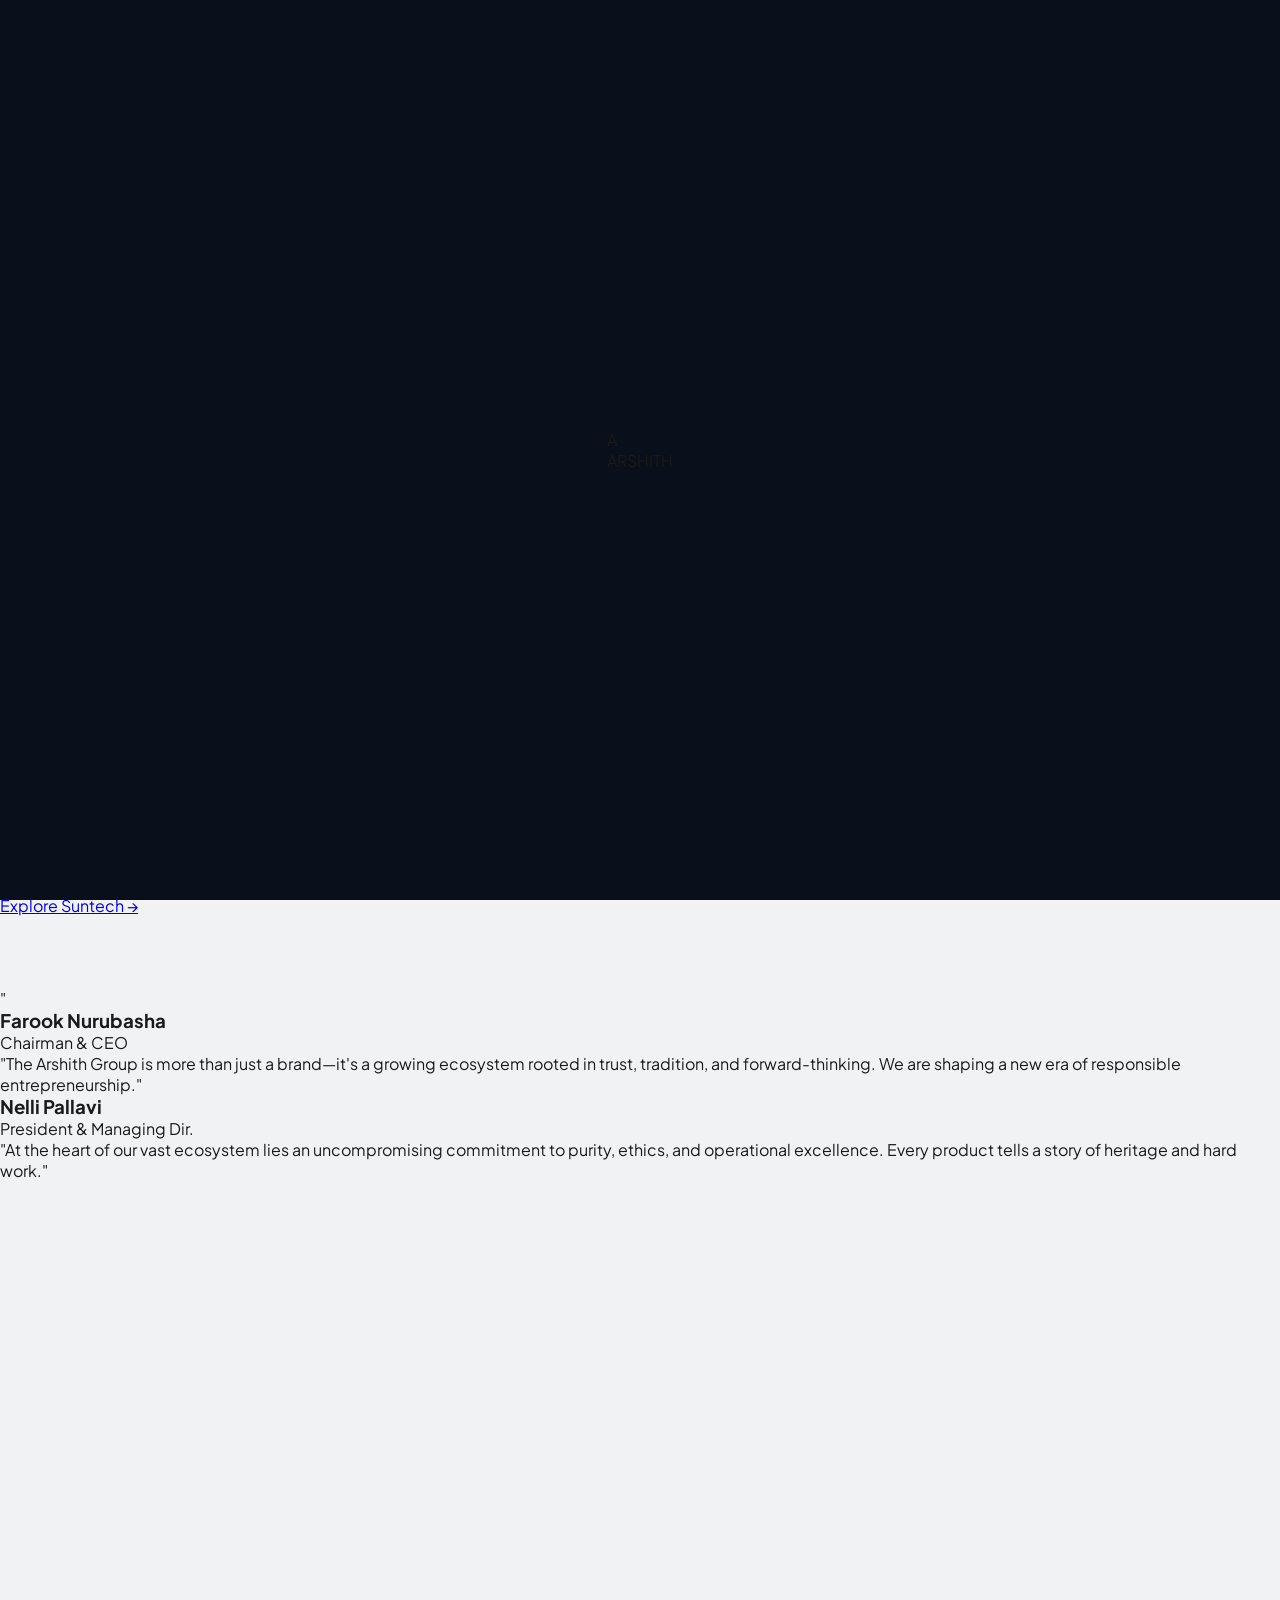
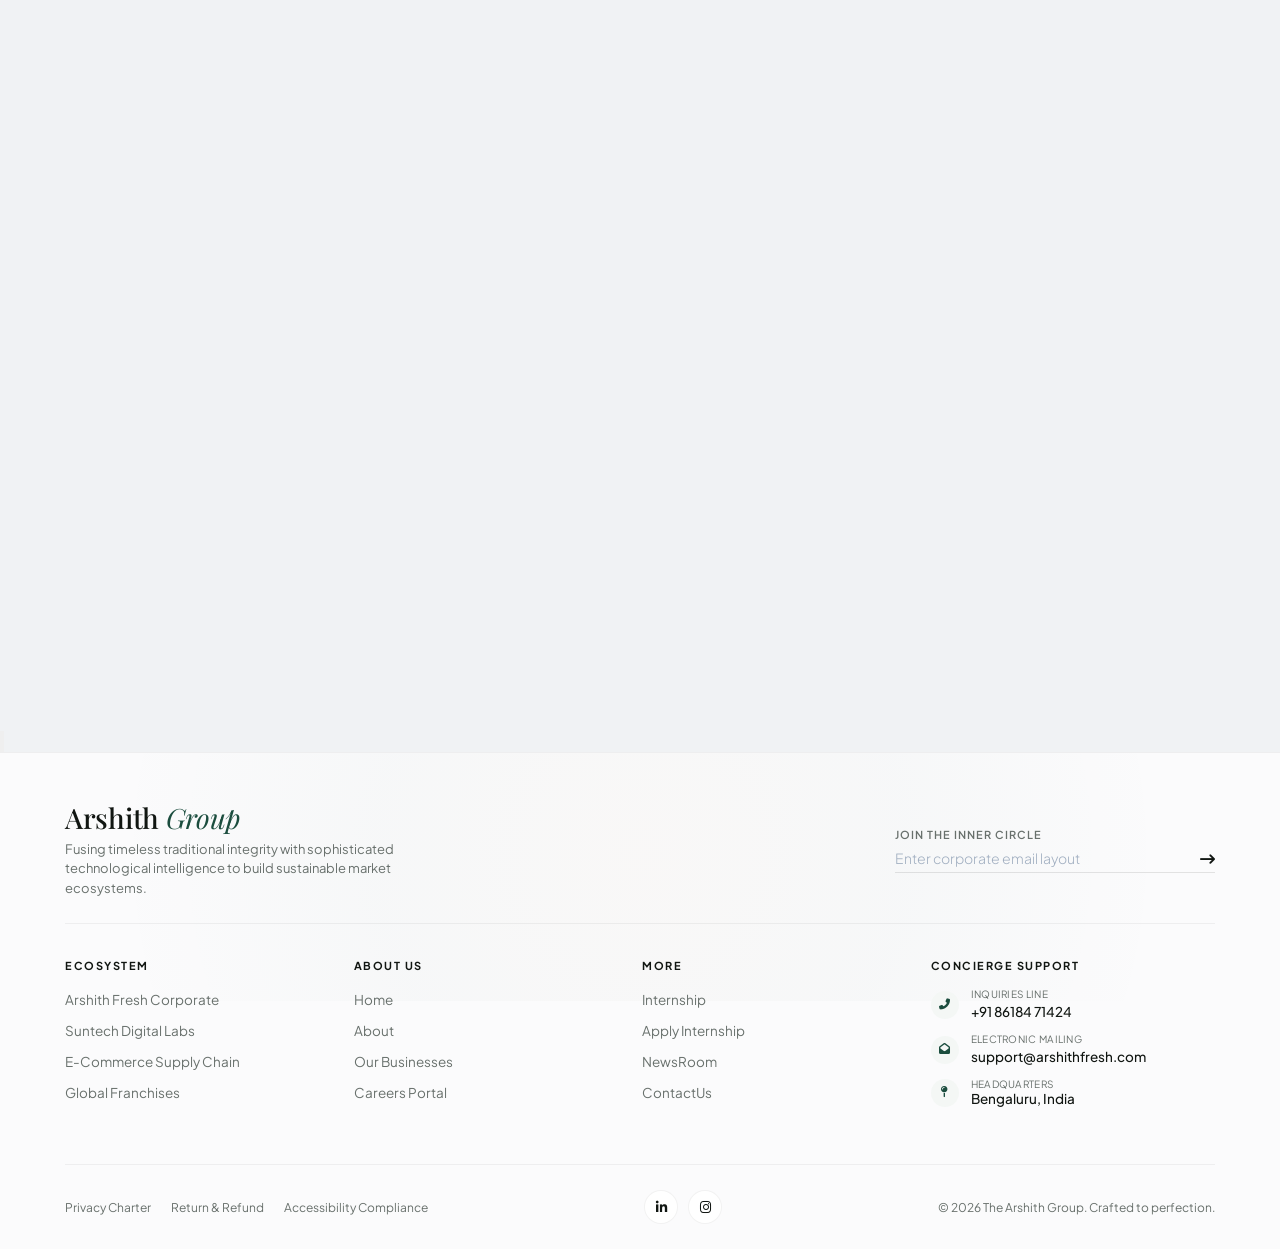
==== commit 60a5ee58: "navbar" ====
--- a/index.html
+++ b/index.html
@@ -129,8 +129,10 @@
             <a href="newsroom.html" class="hover:text-brand-blue border-b-2 border-transparent hover:border-brand-blue pb-1 transition-colors">NewsRoom</a>
             <a href="contact.html" class="hover:text-brand-blue border-b-2 border-transparent hover:border-brand-blue pb-1 transition-colors">Contact</a>
         </div>
-
-        <div class="flex items-center space-x-4 relative z-50">
+        <div class="flex items-center space-x-4 relative">
+
+    <!-- Search Icon -->
+     <div class="flex items-center space-x-4 relative z-50">
             <button class="w-10 h-10 rounded-full bg-gray-100 flex items-center justify-center hover:bg-brand-blue hover:text-white transition duration-300 text-gray-600">
                 <svg xmlns="http://www.w3.org/2000/svg" class="w-4 h-4" fill="none" viewBox="0 0 24 24" stroke="currentColor">
                     <path stroke-linecap="round" stroke-linejoin="round" stroke-width="2" d="M21 21l-4.35-4.35m1.85-5.15a7 7 0 11-14 0 7 7 0 0114 0z"/>
@@ -140,12 +142,15 @@
                 <svg id="menuIcon" xmlns="http://www.w3.org/2000/svg" class="w-7 h-7" fill="none" viewBox="0 0 24 24" stroke="currentColor">
                     <path stroke-linecap="round" stroke-linejoin="round" stroke-width="2" d="M4 6h16M4 12h16M4 18h16"/>
                 </svg>
+                <svg id="closeIcon" xmlns="http://www.w3.org/2000/svg" class="w-7 h-7 hidden text-gray-900" fill="none" viewBox="0 0 24 24" stroke="currentColor">
+                    <path stroke-linecap="round" stroke-linejoin="round" stroke-width="2" d="M6 18L18 6M6 6l12 12" />
+                </svg>
             </button>
         </div>
     </nav>
 
-    <div id="mobileMenu" class="fixed inset-0 z-40 bg-white/98 backdrop-blur-xl flex flex-col items-center justify-center opacity-0 pointer-events-none transition-all duration-500 lg:hidden">
-    <div class="flex flex-col text-center space-y-8 text-sm font-bold uppercase tracking-[0.2em] text-brand-blue">
+    <div id="mobileMenu" class="fixed inset-0 z-40 bg-white  flex flex-col items-center justify-center opacity-0 pointer-events-none transition-all duration-500 lg:hidden">
+    <div class="flex flex-col text-center space-y-8 text-sm font-bold uppercase tracking-[0.2em] text-brand-black">
         <a href="index.html" class="hover:text-brand-green transition-colors">Home</a>
         <a href="about.html" class="hover:text-brand-green transition-colors">About</a>
         <a href="ourbusiness.html" class="hover:text-brand-green transition-colors">Our Businesses</a>
@@ -157,6 +162,48 @@
     </div>
 </div>
 
+
+<script>
+    const searchBtn = document.getElementById('searchBtn');
+    const searchBox = document.getElementById('searchBox');
+
+    searchBtn.addEventListener('click', () => {
+        searchBox.classList.toggle('hidden');
+    });
+
+    // --- Mobile Menu Interaction ---
+    const mobileMenuBtn = document.getElementById('mobileMenuBtn');
+    const mobileMenu = document.getElementById('mobileMenu');
+    const menuIcon = document.getElementById('menuIcon');
+    const closeIcon = document.getElementById('closeIcon');
+    let isMenuOpen = false;
+
+    mobileMenuBtn.addEventListener('click', () => {
+        isMenuOpen = !isMenuOpen;
+        if (isMenuOpen) {
+            mobileMenu.classList.remove('opacity-0', 'pointer-events-none');
+            mobileMenu.classList.add('opacity-100', 'pointer-events-auto');
+            menuIcon.classList.add('hidden');
+            closeIcon.classList.remove('hidden');
+            document.body.style.overflow = 'hidden';
+            
+            document.getElementById('navbar').classList.remove('text-white');
+            document.getElementById('navbar').classList.add('text-brand-blue');
+        } else {
+            mobileMenu.classList.add('opacity-0', 'pointer-events-none');
+            mobileMenu.classList.remove('opacity-100', 'pointer-events-auto');
+            menuIcon.classList.remove('hidden');
+            closeIcon.classList.add('hidden');
+            document.body.style.overflow = 'auto';
+            
+            if(window.scrollY <= 50) {
+                document.getElementById('navbar').classList.add('text-white');
+                document.getElementById('navbar').classList.remove('text-brand-blue');
+            }
+        }
+    });
+
+</script>
 
     <section class="relative h-screen w-full bg-black overflow-hidden" id="hero-wrapper">
         <div class="hero-slide absolute inset-0 opacity-100 z-10 img-parallax-container">
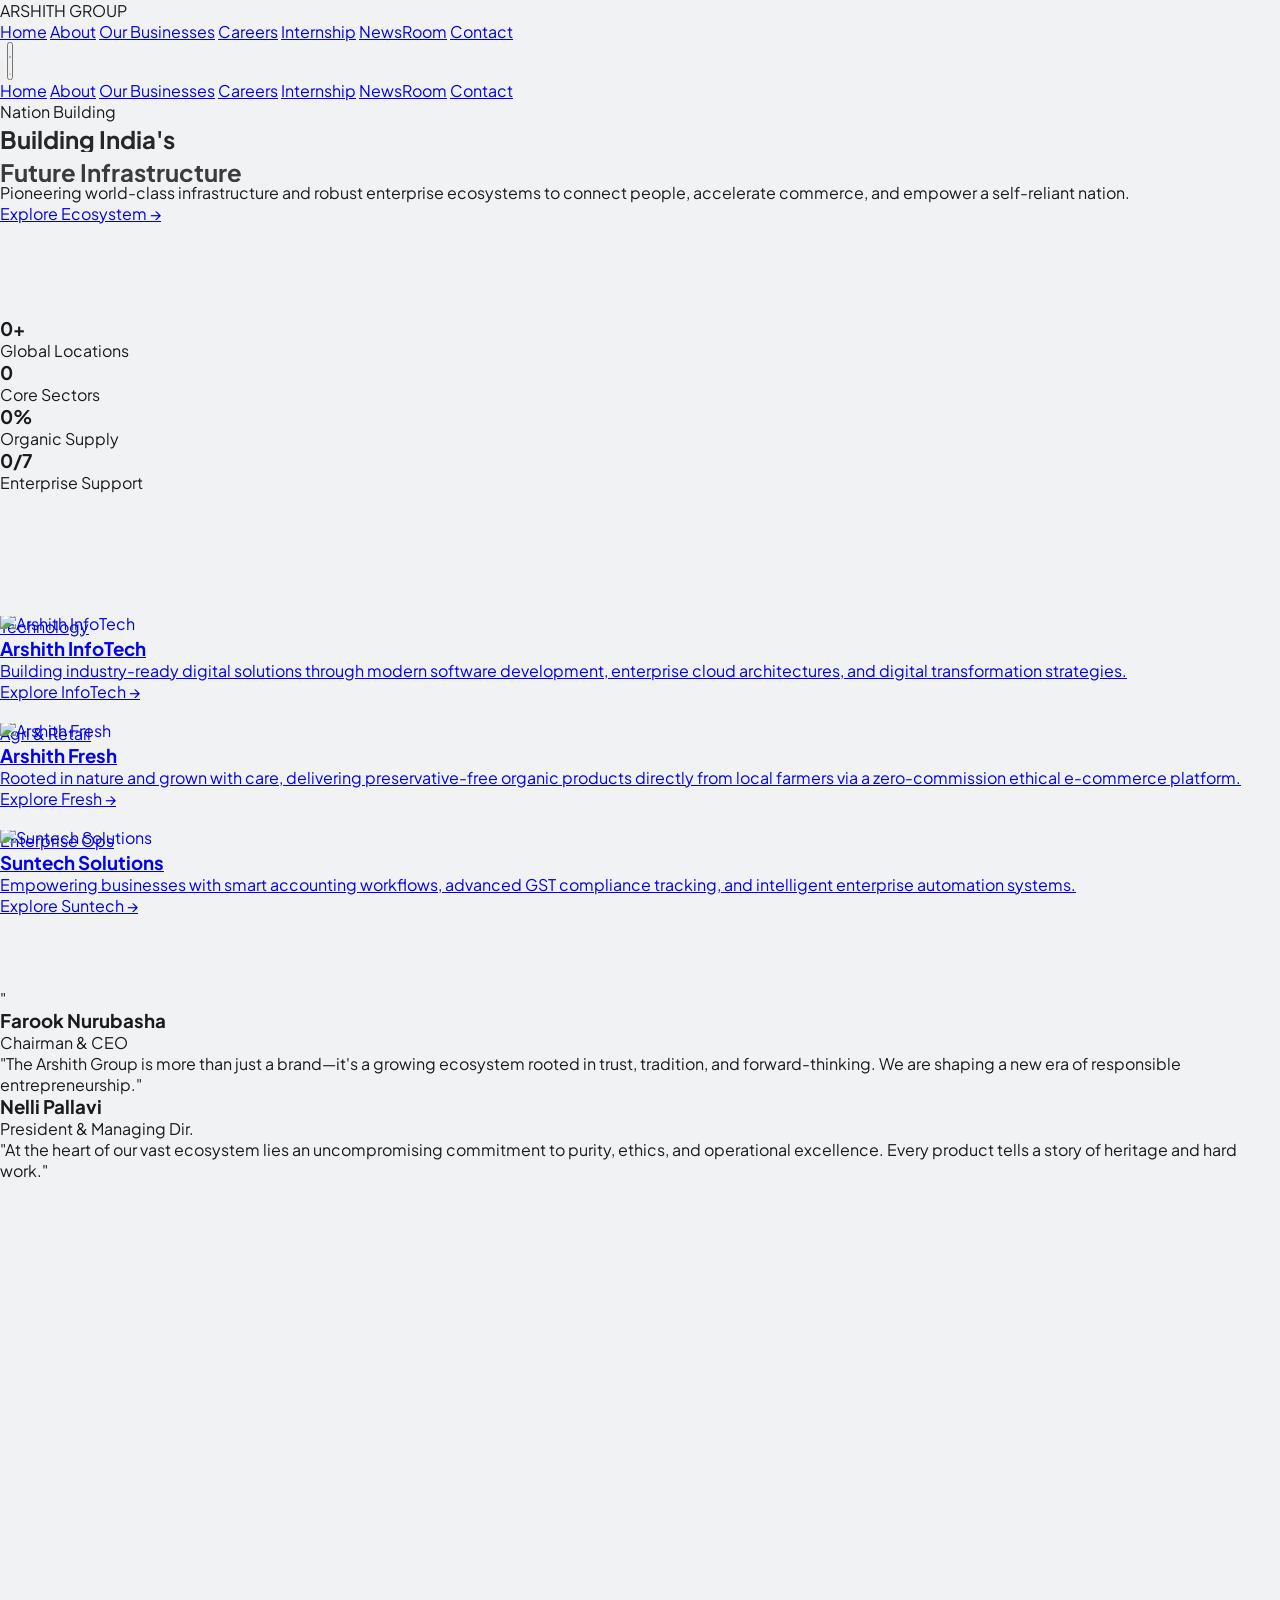
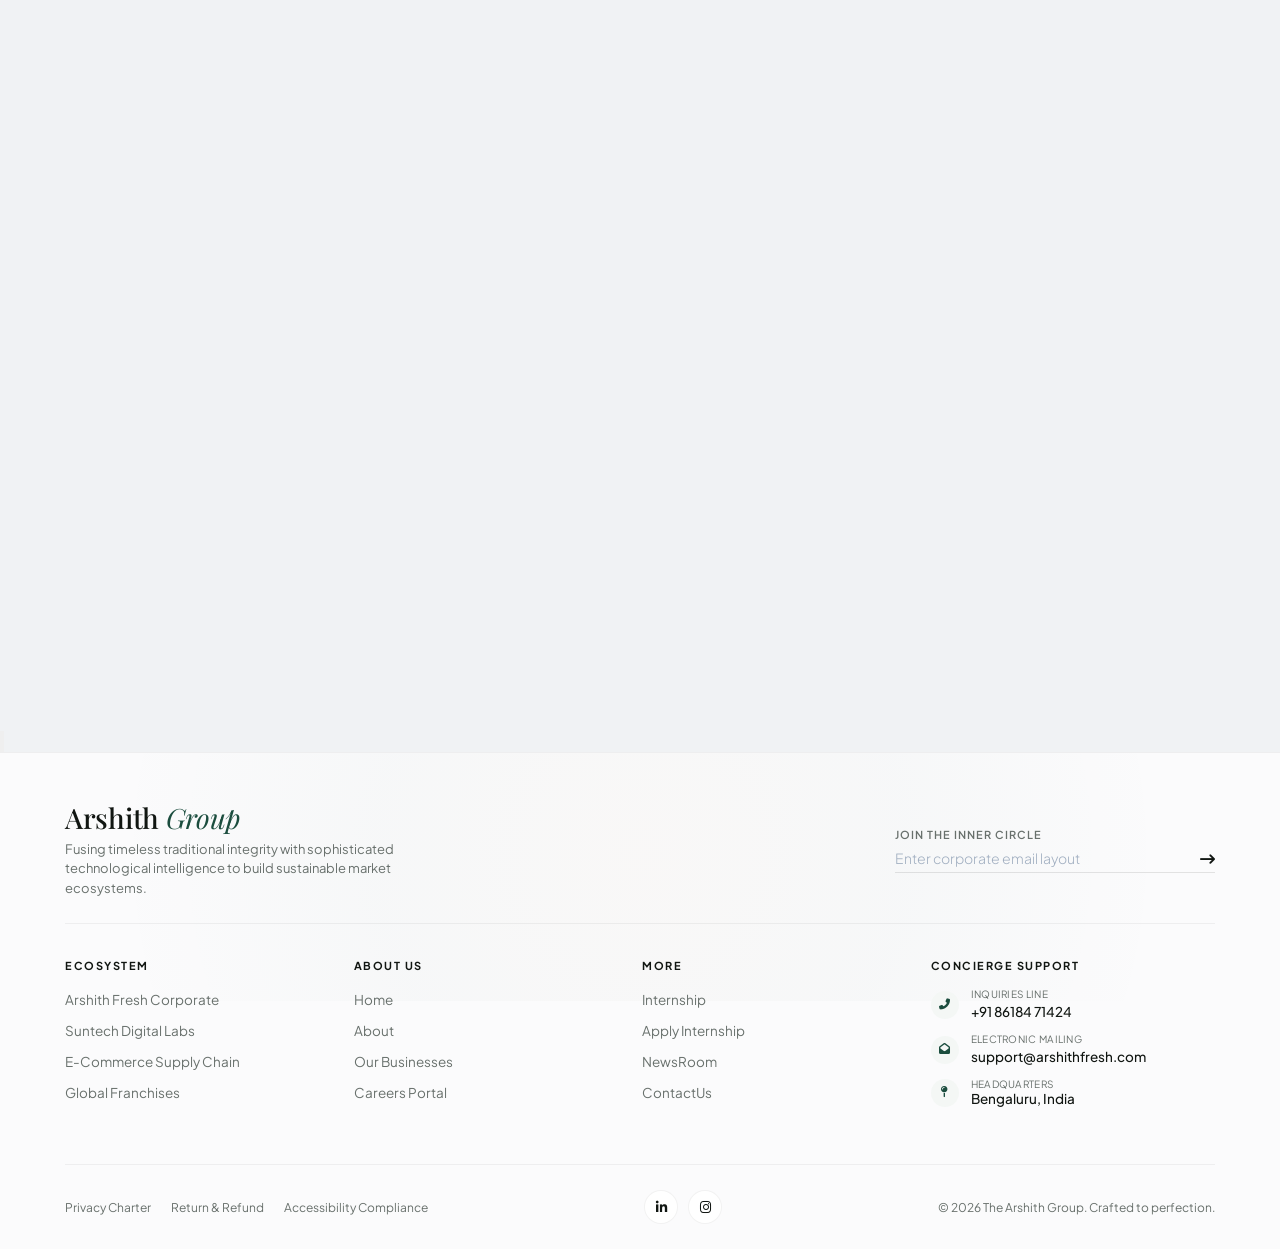
==== commit 9eab4dfe: "navbar" ====
--- a/index.html
+++ b/index.html
@@ -129,10 +129,9 @@
             <a href="newsroom.html" class="hover:text-brand-blue border-b-2 border-transparent hover:border-brand-blue pb-1 transition-colors">NewsRoom</a>
             <a href="contact.html" class="hover:text-brand-blue border-b-2 border-transparent hover:border-brand-blue pb-1 transition-colors">Contact</a>
         </div>
-        <div class="flex items-center space-x-4 relative">
-
-    <!-- Search Icon -->
-     <div class="flex items-center space-x-4 relative z-50">
+        
+
+        <div class="flex items-center space-x-4 relative z-50">
             <button class="w-10 h-10 rounded-full bg-gray-100 flex items-center justify-center hover:bg-brand-blue hover:text-white transition duration-300 text-gray-600">
                 <svg xmlns="http://www.w3.org/2000/svg" class="w-4 h-4" fill="none" viewBox="0 0 24 24" stroke="currentColor">
                     <path stroke-linecap="round" stroke-linejoin="round" stroke-width="2" d="M21 21l-4.35-4.35m1.85-5.15a7 7 0 11-14 0 7 7 0 0114 0z"/>
@@ -161,49 +160,8 @@
         <a href="contact.html" class="hover:text-brand-green transition-colors">Contact</a>
     </div>
 </div>
-
-
-<script>
-    const searchBtn = document.getElementById('searchBtn');
-    const searchBox = document.getElementById('searchBox');
-
-    searchBtn.addEventListener('click', () => {
-        searchBox.classList.toggle('hidden');
-    });
-
-    // --- Mobile Menu Interaction ---
-    const mobileMenuBtn = document.getElementById('mobileMenuBtn');
-    const mobileMenu = document.getElementById('mobileMenu');
-    const menuIcon = document.getElementById('menuIcon');
-    const closeIcon = document.getElementById('closeIcon');
-    let isMenuOpen = false;
-
-    mobileMenuBtn.addEventListener('click', () => {
-        isMenuOpen = !isMenuOpen;
-        if (isMenuOpen) {
-            mobileMenu.classList.remove('opacity-0', 'pointer-events-none');
-            mobileMenu.classList.add('opacity-100', 'pointer-events-auto');
-            menuIcon.classList.add('hidden');
-            closeIcon.classList.remove('hidden');
-            document.body.style.overflow = 'hidden';
-            
-            document.getElementById('navbar').classList.remove('text-white');
-            document.getElementById('navbar').classList.add('text-brand-blue');
-        } else {
-            mobileMenu.classList.add('opacity-0', 'pointer-events-none');
-            mobileMenu.classList.remove('opacity-100', 'pointer-events-auto');
-            menuIcon.classList.remove('hidden');
-            closeIcon.classList.add('hidden');
-            document.body.style.overflow = 'auto';
-            
-            if(window.scrollY <= 50) {
-                document.getElementById('navbar').classList.add('text-white');
-                document.getElementById('navbar').classList.remove('text-brand-blue');
-            }
-        }
-    });
-
-</script>
+</nav>
+
 
     <section class="relative h-screen w-full bg-black overflow-hidden" id="hero-wrapper">
         <div class="hero-slide absolute inset-0 opacity-100 z-10 img-parallax-container">
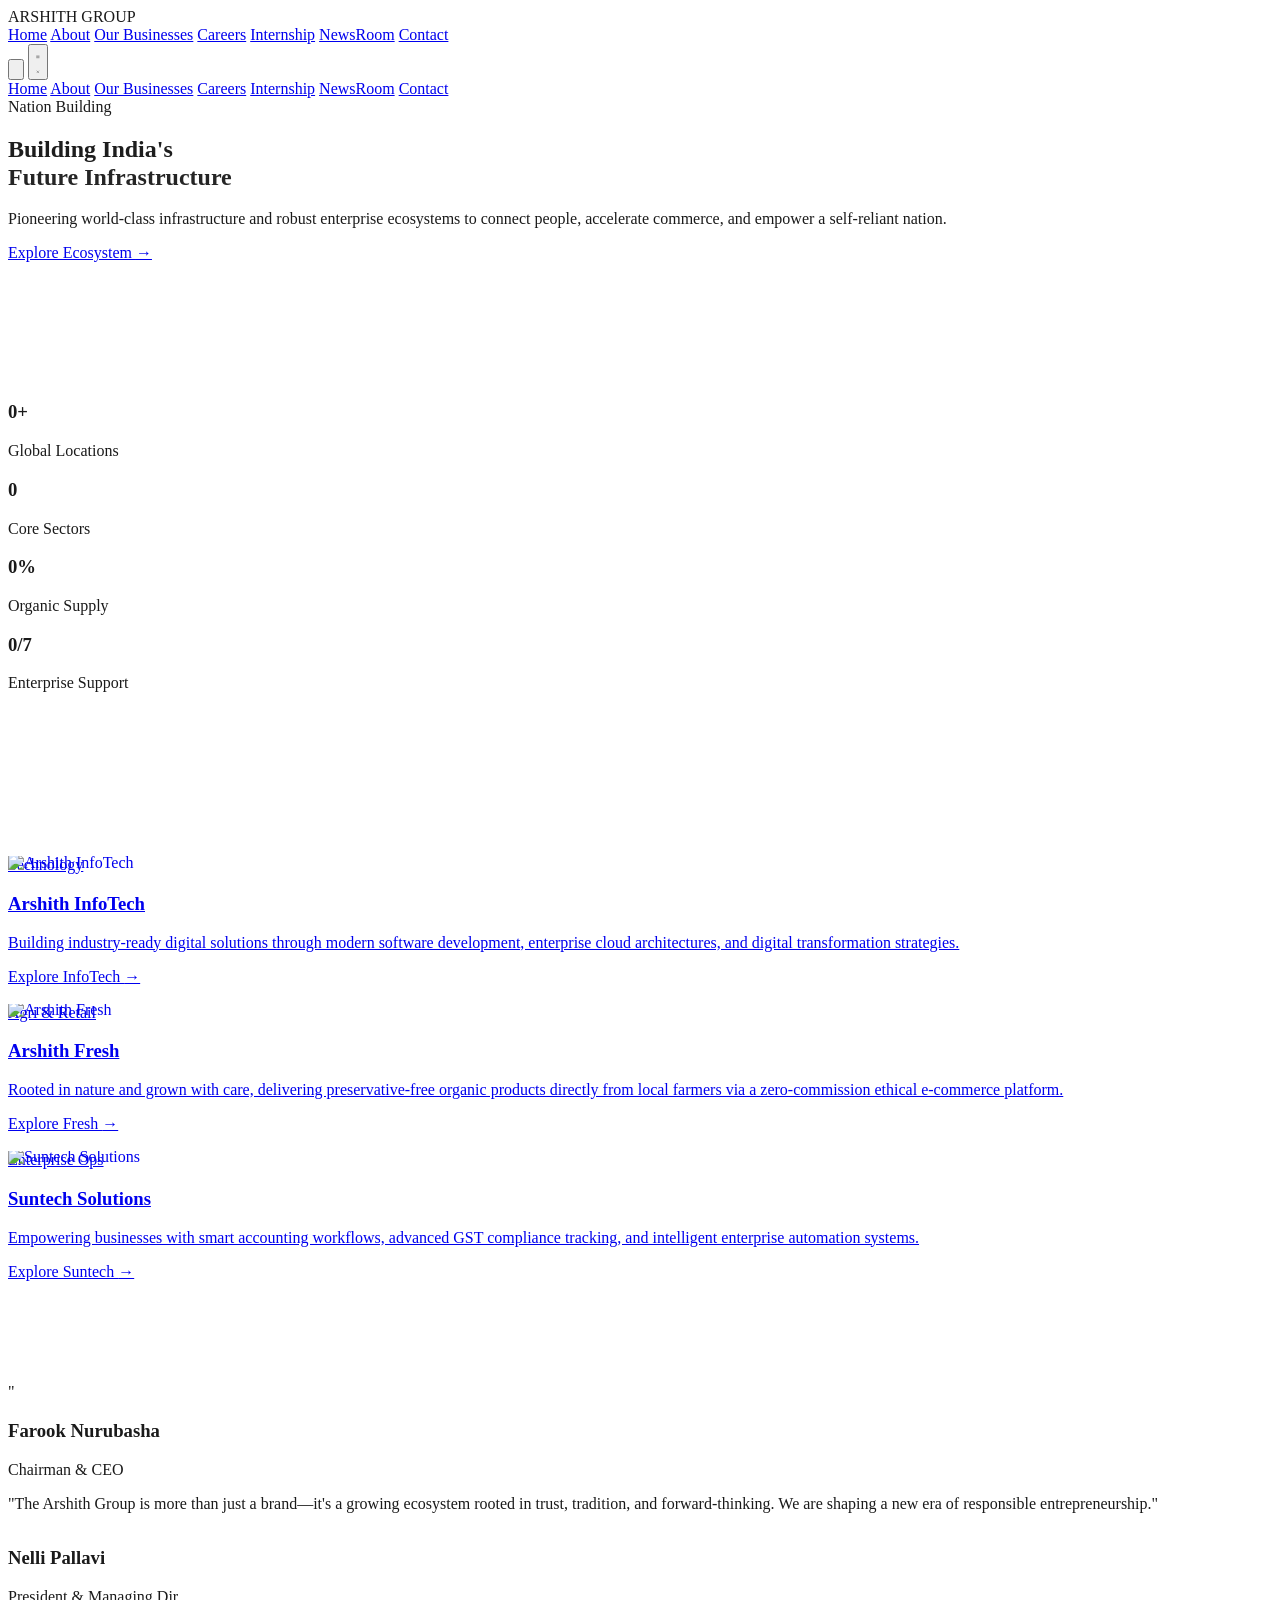
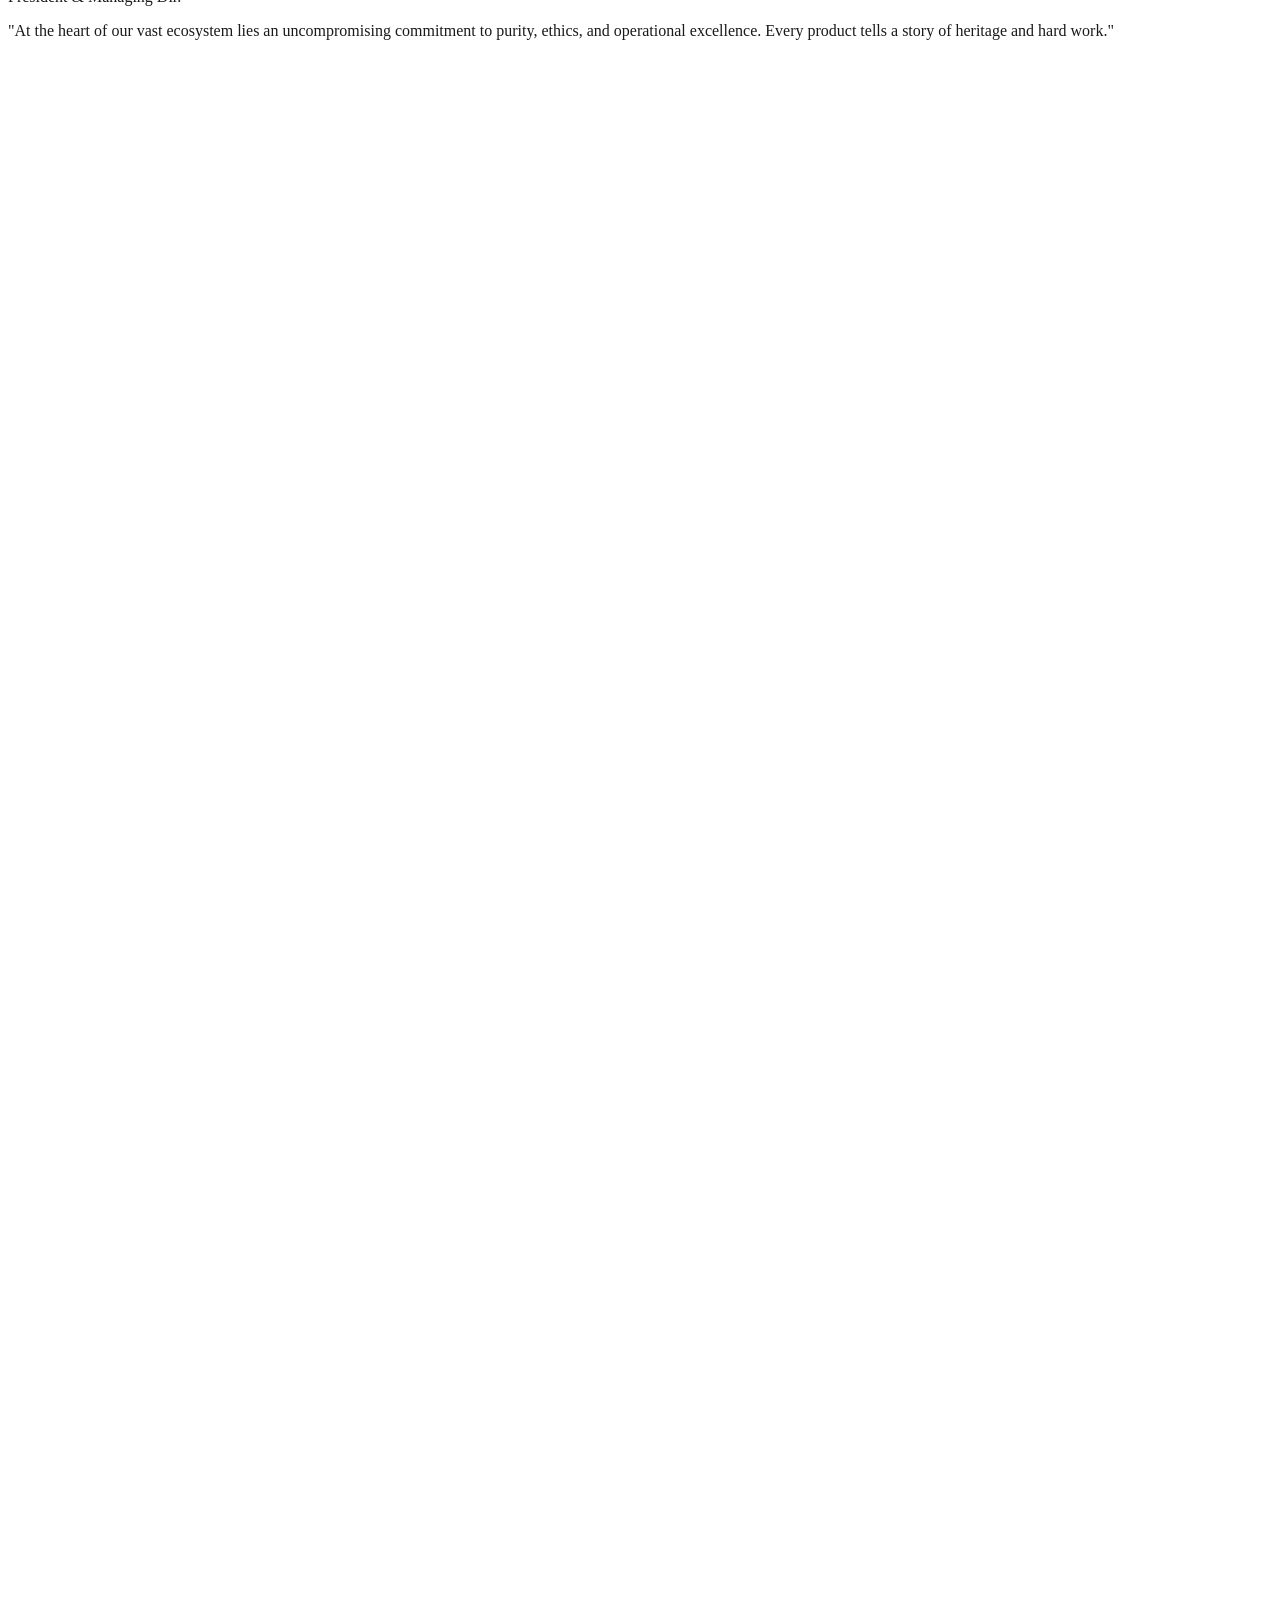
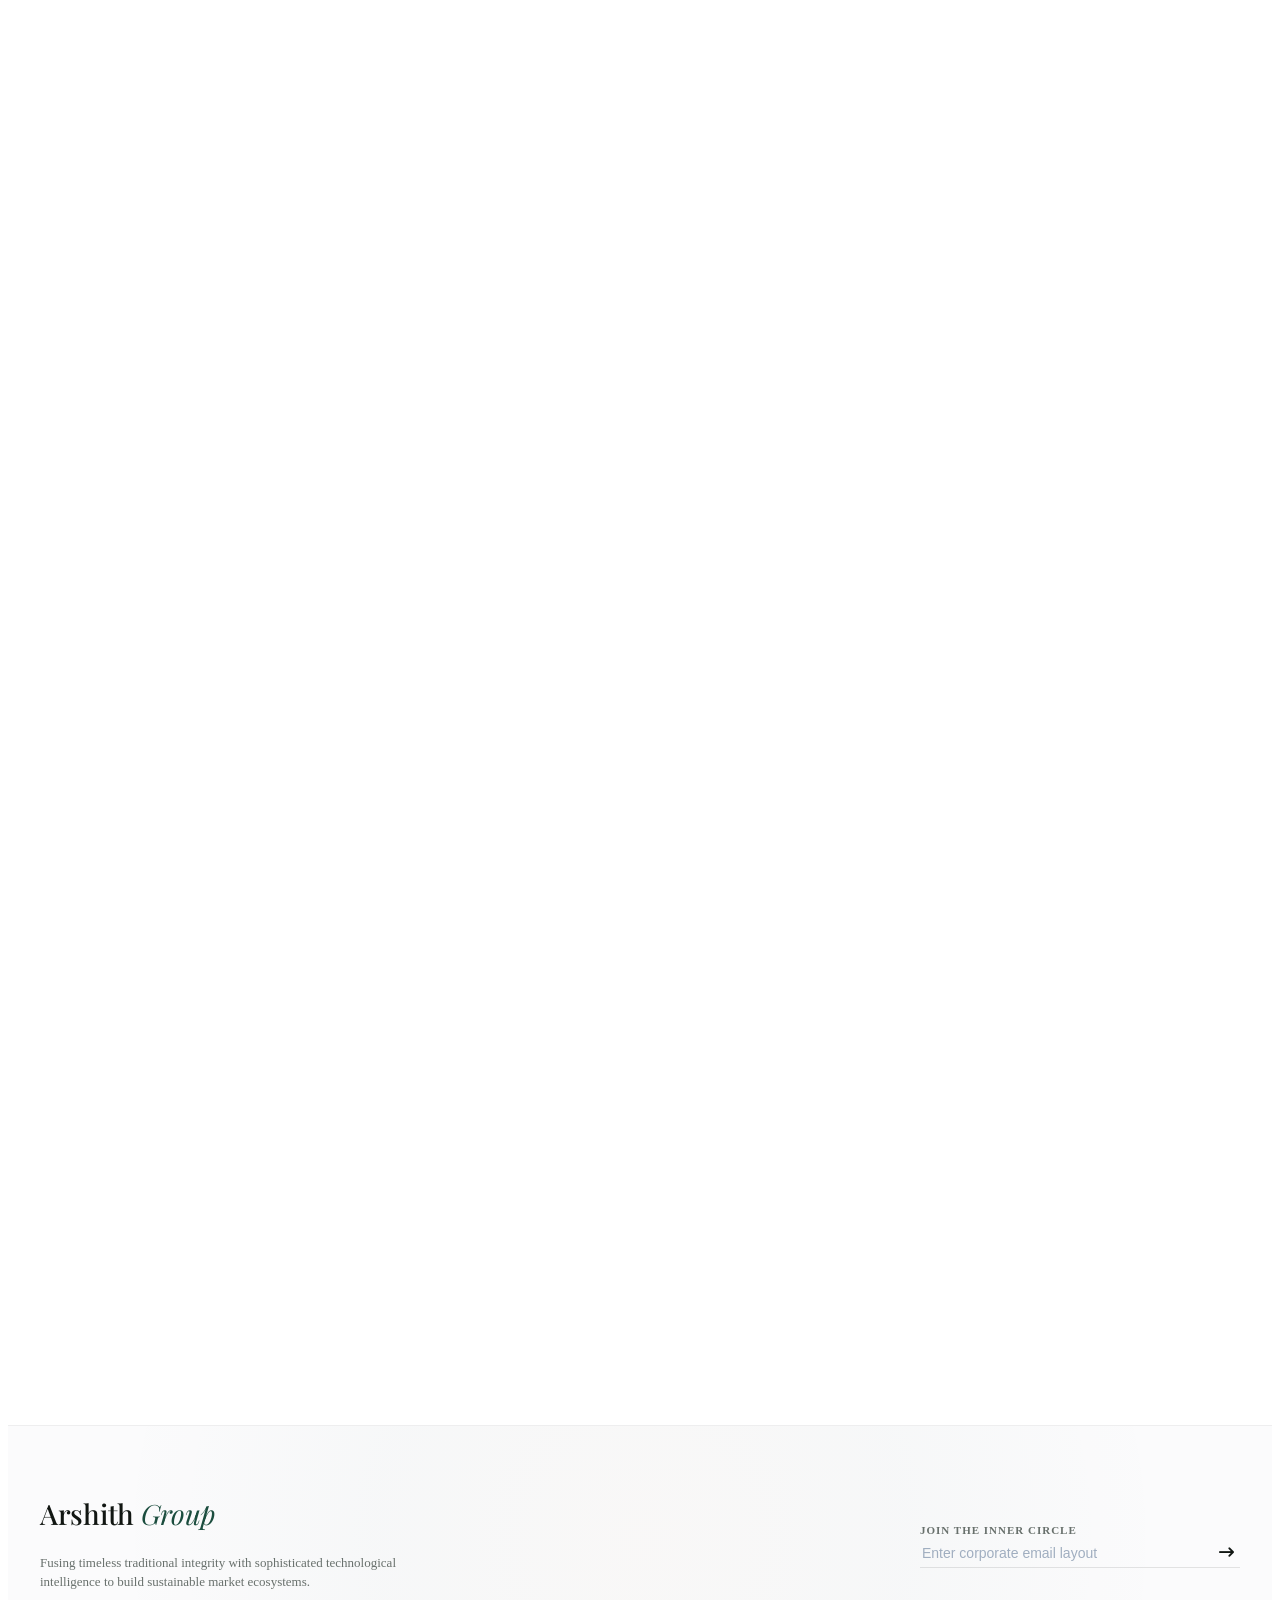
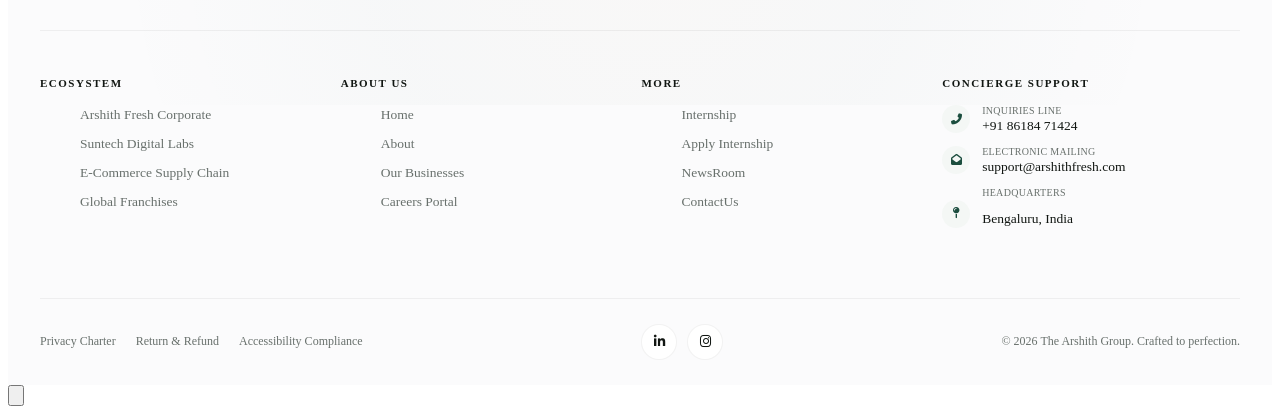
==== commit 97a55042: "index.html" ====
--- a/index.html
+++ b/index.html
@@ -5,7 +5,8 @@
     <meta name="viewport" content="width=device-width, initial-scale=1.0">
     <title>Arshith Group | Growth with Purpose</title>
     
-    <link href="https://fonts.googleapis.com/css2?family=Plus+Jakarta+Sans:wght@300;400;500;600;700;800;900&display=swap" rel="stylesheet">
+    <link href="https://fonts.googleapis.com/css2?family=Plus+Jakarta+Sans:wght@300;400;500;600;700;800;900&family=Playfair+Display:ital,wght@0,500;1,400&display=swap" rel="stylesheet">
+    <link rel="stylesheet" href="https://cdnjs.cloudflare.com/ajax/libs/font-awesome/6.4.0/css/all.min.css">
     
     <script src="https://cdn.tailwindcss.com"></script>
     <script src="https://cdnjs.cloudflare.com/ajax/libs/gsap/3.12.2/gsap.min.js"></script>
@@ -16,7 +17,10 @@
         tailwind.config = {
             theme: {
                 extend: {
-                    fontFamily: { sans: ['Plus Jakarta Sans', 'sans-serif'] },
+                    fontFamily: { 
+                        sans: ['Plus Jakarta Sans', 'sans-serif'],
+                        serif: ['Playfair Display', 'serif']
+                    },
                     colors: {
                         brand: { 
                             blue: '#004A8F', 
@@ -71,7 +75,7 @@
         }
 
         /* Cinematic Reveals & Parallax */
-        .gsap-reveal { opacity: 0; transform: translateY(60px); }
+        .gsap-reveal { opacity: 0; transform: translateY(40px); } /* Reduced transform for mobile */
         .clip-text { clip-path: polygon(0 0, 100% 0, 100% 100%, 0% 100%); overflow: hidden; }
         .reveal-word { display: inline-block; transform: translateY(110%); opacity: 0; }
         
@@ -94,29 +98,386 @@
             position: absolute; border-radius: 50%; filter: blur(100px); opacity: 0.4; z-index: 0; pointer-events: none;
         }
 
-        /* Footer Links */
+        /* Footer Links & Inputs */
         .footer-link { position: relative; display: inline-block; }
         .footer-link::after { content: ''; position: absolute; width: 0; height: 1px; bottom: -2px; left: 0; background-color: #D4AF37; transition: width 0.3s ease; }
         .footer-link:hover::after { width: 100%; }
 
-        /* Inputs & Socials */
-        .social-icon { transition: all 0.4s cubic-bezier(0.175, 0.885, 0.32, 1.275); }
-        .social-icon:hover { transform: translateY(-5px) scale(1.1); background-color: #004A8F; border-color: #004A8F; color: #ffffff; }
-        .newsletter-input:focus ~ .newsletter-border { width: 100%; }
-        .newsletter-border { transition: width 0.4s ease; }
+        /* ================= LUXURY FOOTER Variables & Styles (Untouched) ================= */
+        :root {
+            --lux-bg: #fbfbfc;
+            --lux-card: #ffffff;
+            --lux-dark: #111612;
+            --lux-muted: #68706c;
+            --lux-gold: #c5a880;
+            --lux-emerald: #1b4d3e;
+            --lux-mint: #f4f7f5;
+            --bezier-luxury: cubic-bezier(0.16, 1, 0.3, 1);
+        }
+
+        .premium-footer {
+            background-color: var(--lux-bg);
+            border-top: 1px solid rgba(0, 0, 0, 0.05);
+            padding: 50px 0 25px 0;
+            position: relative;
+            color: var(--lux-dark);
+            overflow: hidden;
+        }
+
+        .premium-footer::before {
+            content: '';
+            position: absolute;
+            top: -10%;
+            left: 50%;
+            transform: translateX(-50%);
+            width: 80%;
+            height: 60%;
+            background: radial-gradient(circle, rgba(197, 168, 128, 0.04) 0%, rgba(27, 77, 62, 0.02) 50%, transparent 100%);
+            z-index: 1;
+            pointer-events: none;
+        }
+
+        .footer-wrap {
+            max-width: 1200px;
+            margin: 0 auto;
+            padding: 0 25px;
+            position: relative;
+            z-index: 2;
+        }
+
+        .footer-top-row {
+            display: flex;
+            justify-content: space-between;
+            align-items: center;
+            border-bottom: 1px solid rgba(0, 0, 0, 0.05);
+            padding-bottom: 25px;
+            margin-bottom: 35px;
+        }
+
+        .brand-editorial h2 {
+            font-family: 'Playfair Display', serif;
+            font-size: 28px;
+            font-weight: 500;
+            color: var(--lux-dark);
+            line-height: 1.1;
+            letter-spacing: -0.3px;
+        }
+
+        .brand-editorial h2 span {
+            font-family: 'Playfair Display', serif;
+            font-style: italic;
+            color: var(--lux-emerald);
+            font-weight: 400;
+        }
+
+        .brand-editorial p {
+            color: var(--lux-muted);
+            font-size: 13px;
+            margin-top: 6px;
+            max-width: 380px;
+            line-height: 1.5;
+        }
+
+        .lux-newsletter {
+            width: 320px;
+        }
+
+        .lux-newsletter p {
+            font-size: 11px;
+            text-transform: uppercase;
+            letter-spacing: 1px;
+            font-weight: 600;
+            color: var(--lux-muted);
+            margin-bottom: 8px;
+        }
+
+        .input-group-animated {
+            position: relative;
+            display: flex;
+            align-items: center;
+            border-bottom: 1.5px solid rgba(0, 0, 0, 0.1);
+            padding-bottom: 5px;
+            transition: all 0.4s var(--bezier-luxury);
+        }
+
+        .input-group-animated input {
+            width: 100%;
+            border: none;
+            outline: none;
+            background: transparent;
+            font-size: 14px;
+            color: var(--lux-dark);
+            padding-right: 30px;
+        }
+
+        .input-group-animated input::placeholder {
+            color: #a0aec0;
+            font-weight: 300;
+        }
+
+        .input-group-animated::after {
+            content: '';
+            position: absolute;
+            bottom: -1.5px;
+            left: 0;
+            width: 0;
+            height: 1.5px;
+            background: var(--lux-emerald);
+            transition: all 0.6s var(--bezier-luxury);
+        }
+
+        .input-group-animated:focus-within::after {
+            width: 100%;
+        }
+
+        .lux-submit-btn {
+            position: absolute;
+            right: 0;
+            background: none;
+            border: none;
+            cursor: pointer;
+            font-size: 15px;
+            color: var(--lux-dark);
+            transition: all 0.4s var(--bezier-luxury);
+        }
+
+        .lux-submit-btn:hover {
+            color: var(--lux-gold);
+            transform: translateX(3px);
+        }
+
+        .footer-main-grid {
+            display: grid;
+            grid-template-columns: 1fr 1fr 1fr 1.1fr;
+            gap: 30px;
+            margin-bottom: 45px;
+        }
+
+        .grid-title {
+            font-size: 11px;
+            text-transform: uppercase;
+            letter-spacing: 1.5px;
+            font-weight: 700;
+            color: var(--lux-dark);
+            margin-bottom: 16px;
+        }
+
+        .lux-links-list {
+            list-style: none;
+        }
+
+        .lux-links-list li {
+            margin-bottom: 10px;
+        }
+
+        .lux-links-list a {
+            text-decoration: none;
+            color: var(--lux-muted);
+            font-size: 13.5px;
+            font-weight: 400;
+            display: inline-block;
+            position: relative;
+            padding-bottom: 1px;
+            transition: color 0.3s ease;
+        }
+
+        .lux-links-list a::after {
+            content: '';
+            position: absolute;
+            bottom: 0;
+            left: 0;
+            width: 0;
+            height: 1px;
+            background-color: var(--lux-gold);
+            transition: width 0.4s var(--bezier-luxury);
+        }
+
+        .lux-links-list a:hover {
+            color: var(--lux-dark);
+        }
+
+        .lux-links-list a:hover::after {
+            width: 100%;
+        }
+
+        .lux-contact-item {
+            display: flex;
+            align-items: center;
+            gap: 12px;
+            margin-bottom: 12px;
+        }
+
+        .lux-icon-circle {
+            width: 28px;
+            height: 28px;
+            border-radius: 50%;
+            background-color: var(--lux-mint);
+            display: flex;
+            align-items: center;
+            justify-content: center;
+            font-size: 11px;
+            color: var(--lux-emerald);
+            transition: all 0.4s var(--bezier-luxury);
+        }
+
+        .lux-contact-item:hover .lux-icon-circle {
+            background-color: var(--lux-emerald);
+            color: #ffffff;
+            transform: scale(1.05);
+        }
+
+        .lux-contact-text span {
+            display: block;
+            font-size: 10px;
+            text-transform: uppercase;
+            color: var(--lux-muted);
+            letter-spacing: 0.3px;
+        }
+
+        .lux-contact-text a, .lux-contact-text p {
+            font-size: 13.5px;
+            color: var(--lux-dark);
+            text-decoration: none;
+            font-weight: 500;
+        }
+
+        .footer-bottom-meta {
+            border-top: 1px solid rgba(0, 0, 0, 0.05);
+            padding-top: 25px;
+            display: flex;
+            justify-content: space-between;
+            align-items: center;
+        }
+
+        .copyright-lux {
+            font-size: 12px;
+            color: var(--lux-muted);
+        }
+
+        .lux-social-container {
+            display: flex;
+            gap: 10px;
+        }
+
+        .lux-social-wrapper {
+            position: relative;
+        }
+
+        .lux-social-link {
+            width: 34px;
+            height: 34px;
+            border-radius: 50%;
+            background: var(--lux-card);
+            border: 1px solid rgba(0, 0, 0, 0.05);
+            color: var(--lux-dark);
+            display: flex;
+            align-items: center;
+            justify-content: center;
+            text-decoration: none;
+            font-size: 13px;
+            transition: all 0.4s var(--bezier-luxury);
+            position: relative;
+            z-index: 2;
+        }
+
+        .lux-social-link::before {
+            content: '';
+            position: absolute;
+            top: 0; left: 0; width: 100%; height: 100%;
+            border-radius: 50%;
+            background: var(--lux-emerald);
+            transform: scale(0);
+            transition: transform 0.4s var(--bezier-luxury);
+            z-index: -1;
+        }
+
+        .lux-social-link:hover {
+            color: #ffffff;
+            border-color: var(--lux-emerald);
+            transform: translateY(-3px);
+            box-shadow: 0 6px 15px rgba(27, 77, 62, 0.1);
+        }
+
+        .lux-social-link:hover::before {
+            transform: scale(1);
+        }
+
+        .legal-lux-links {
+            display: flex;
+            gap: 20px;
+        }
+
+        .legal-lux-links a {
+            font-size: 12px;
+            color: var(--lux-muted);
+            text-decoration: none;
+            transition: color 0.3s ease;
+        }
+
+        .legal-lux-links a:hover {
+            color: var(--lux-gold);
+        }
+
+        @media (max-width: 1024px) {
+            .footer-main-grid {
+                grid-template-columns: 1fr 1fr;
+                gap: 30px;
+            }
+            .footer-top-row {
+                flex-direction: column;
+                align-items: flex-start;
+                gap: 20px;
+            }
+            .lux-newsletter {
+                width: 100%;
+            }
+        }
+
+        @media (max-width: 668px) {
+            .premium-footer {
+                padding: 35px 0 20px 0;
+            }
+            .footer-wrap {
+                padding: 0 16px;
+            }
+            .brand-editorial h2 {
+                font-size: 24px;
+            }
+            .footer-main-grid {
+                grid-template-columns: 1fr;
+                gap: 25px;
+                margin-bottom: 35px;
+            }
+            .footer-bottom-meta {
+                flex-direction: column;
+                gap: 15px;
+                text-align: center;
+            }
+            .legal-lux-links {
+                justify-content: center;
+                order: 2;
+            }
+            .lux-social-container {
+                justify-content: center;
+                order: 1;
+            }
+            .copyright-lux {
+                order: 3;
+            }
+        }
     </style>
 </head>
 <body class="antialiased selection:bg-brand-blue selection:text-white">
 
     <div id="preloader">
-        <div class="text-3xl font-black text-white tracking-widest flex items-center gap-4 animate-pulse">
-            <div class="w-10 h-10 bg-brand-blue flex items-center justify-center rounded-sm text-white">A</div>
+        <div class="text-2xl md:text-3xl font-black text-white tracking-widest flex items-center gap-4 animate-pulse">
+            <div class="w-8 h-8 md:w-10 md:h-10 bg-brand-blue flex items-center justify-center rounded-sm text-white">A</div>
             ARSHITH
         </div>
     </div>
 
-    <nav id="navbar" class="fixed w-full z-50 py-5 px-6 lg:px-12 flex justify-between items-center transition-all duration-500 bg-white border-b border-gray-100 opacity-0 -translate-y-full">
-        <div class="text-2xl font-extrabold tracking-tight z-50 relative cursor-pointer text-brand-blue">
+    <nav id="navbar" class="fixed w-full z-50 py-4 md:py-5 px-6 lg:px-12 flex justify-between items-center transition-all duration-500 bg-white border-b border-gray-100 opacity-0 -translate-y-full">
+        <div class="text-xl md:text-2xl font-extrabold tracking-tight z-50 relative cursor-pointer text-brand-blue">
             ARSHITH <span class="font-light text-gray-800">GROUP</span>
         </div>
         
@@ -129,10 +490,9 @@
             <a href="newsroom.html" class="hover:text-brand-blue border-b-2 border-transparent hover:border-brand-blue pb-1 transition-colors">NewsRoom</a>
             <a href="contact.html" class="hover:text-brand-blue border-b-2 border-transparent hover:border-brand-blue pb-1 transition-colors">Contact</a>
         </div>
-        
 
         <div class="flex items-center space-x-4 relative z-50">
-            <button class="w-10 h-10 rounded-full bg-gray-100 flex items-center justify-center hover:bg-brand-blue hover:text-white transition duration-300 text-gray-600">
+            <button class="w-9 h-9 md:w-10 md:h-10 rounded-full bg-gray-100 flex items-center justify-center hover:bg-brand-blue hover:text-white transition duration-300 text-gray-600">
                 <svg xmlns="http://www.w3.org/2000/svg" class="w-4 h-4" fill="none" viewBox="0 0 24 24" stroke="currentColor">
                     <path stroke-linecap="round" stroke-linejoin="round" stroke-width="2" d="M21 21l-4.35-4.35m1.85-5.15a7 7 0 11-14 0 7 7 0 0114 0z"/>
                 </svg>
@@ -148,158 +508,155 @@
         </div>
     </nav>
 
-    <div id="mobileMenu" class="fixed inset-0 z-40 bg-white  flex flex-col items-center justify-center opacity-0 pointer-events-none transition-all duration-500 lg:hidden">
-    <div class="flex flex-col text-center space-y-8 text-sm font-bold uppercase tracking-[0.2em] text-brand-black">
-        <a href="index.html" class="hover:text-brand-green transition-colors">Home</a>
-        <a href="about.html" class="hover:text-brand-green transition-colors">About</a>
-        <a href="ourbusiness.html" class="hover:text-brand-green transition-colors">Our Businesses</a>
-        <a href="careers.html" class="hover:text-brand-green transition-colors">Careers</a>
-        <a href="internship.html" class="hover:text-brand-green transition-colors">Internship</a>
-
-        <a href="newsroom.html" class="hover:text-brand-green transition-colors">NewsRoom</a>
-        <a href="contact.html" class="hover:text-brand-green transition-colors">Contact</a>
+    <div id="mobileMenu" class="fixed inset-0 z-40 bg-white flex flex-col items-center justify-center opacity-0 pointer-events-none transition-all duration-500 lg:hidden">
+        <div class="flex flex-col text-center space-y-8 text-sm font-bold uppercase tracking-[0.2em] text-brand-black mobile-links">
+            <a href="index.html" class="hover:text-brand-green transition-colors">Home</a>
+            <a href="about.html" class="hover:text-brand-green transition-colors">About</a>
+            <a href="ourbusiness.html" class="hover:text-brand-green transition-colors">Our Businesses</a>
+            <a href="careers.html" class="hover:text-brand-green transition-colors">Careers</a>
+            <a href="internship.html" class="hover:text-brand-green transition-colors">Internship</a>
+            <a href="newsroom.html" class="hover:text-brand-green transition-colors">NewsRoom</a>
+            <a href="contact.html" class="hover:text-brand-green transition-colors">Contact</a>
+        </div>
     </div>
-</div>
-</nav>
-
-
-    <section class="relative h-screen w-full bg-black overflow-hidden" id="hero-wrapper">
+
+    <section class="relative h-[80vh] md:h-screen w-full bg-black overflow-hidden" id="hero-wrapper">
         <div class="hero-slide absolute inset-0 opacity-100 z-10 img-parallax-container">
             <img src="https://images.unsplash.com/photo-1486406146926-c627a92ad1ab?q=80&w=2940&auto=format&fit=crop" class="img-parallax hero-bg-img" alt="Infrastructure">
             <div class="absolute inset-0 hero-gradient"></div>
             
-            <div class="absolute inset-0 flex flex-col justify-center px-8 lg:px-24 max-w-[1400px] mx-auto w-full pt-20" id="hero-content">
-                <span class="hero-tag text-white/80 font-bold tracking-[0.2em] uppercase text-sm mb-4 block border-l-2 border-brand-blue pl-4">Nation Building</span>
-                <h1 class="text-5xl md:text-7xl font-extrabold text-white leading-[1.1] mb-6 drop-shadow-2xl">
+            <div class="absolute inset-0 flex flex-col justify-center px-6 md:px-8 lg:px-24 max-w-[1400px] mx-auto w-full pt-16 md:pt-20" id="hero-content">
+                <span class="hero-tag text-white/80 font-bold tracking-[0.2em] uppercase text-xs md:text-sm mb-4 block border-l-2 border-brand-blue pl-4">Nation Building</span>
+                <h1 class="text-4xl md:text-7xl font-extrabold text-white leading-[1.1] mb-4 md:mb-6 drop-shadow-2xl">
                     <div class="clip-text"><span class="reveal-word">Building India's</span></div>
                     <div class="clip-text"><span class="reveal-word text-transparent bg-clip-text bg-gradient-to-r from-blue-300 via-teal-200 to-green-300">Future Infrastructure</span></div>
                 </h1>
-                <p class="hero-subtext text-lg text-gray-300 max-w-2xl font-light mb-8 leading-relaxed">Pioneering world-class infrastructure and robust enterprise ecosystems to connect people, accelerate commerce, and empower a self-reliant nation.</p>
-                <a href="#businesses" class="hero-btn bg-brand-blue text-white px-8 py-4 text-sm font-bold uppercase tracking-wider hover:bg-white hover:text-brand-blue transition-colors duration-300 w-max flex items-center gap-2 rounded-sm shadow-[0_0_20px_rgba(0,74,143,0.5)]">
+                <p class="hero-subtext text-sm md:text-lg text-gray-300 max-w-2xl font-light mb-8 leading-relaxed">Pioneering world-class infrastructure and robust enterprise ecosystems to connect people, accelerate commerce, and empower a self-reliant nation.</p>
+                <a href="#businesses" class="hero-btn bg-brand-blue text-white px-6 py-3 md:px-8 md:py-4 text-xs md:text-sm font-bold uppercase tracking-wider hover:bg-white hover:text-brand-blue transition-colors duration-300 w-max flex items-center gap-2 rounded-sm shadow-[0_0_20px_rgba(0,74,143,0.5)]">
                     Explore Ecosystem <span>&rarr;</span>
                 </a>
             </div>
 
-            <div class="absolute bottom-10 left-1/2 -translate-x-1/2 flex flex-col items-center opacity-70 scroll-indicator">
-                <span class="text-white text-[10px] uppercase tracking-widest mb-2 font-bold">Scroll</span>
-                <div class="w-6 h-10 border-2 border-white/50 rounded-full flex justify-center pt-2">
+            <div class="absolute bottom-8 md:bottom-10 left-1/2 -translate-x-1/2 flex flex-col items-center opacity-70 scroll-indicator">
+                <span class="text-white text-[10px] uppercase tracking-widest mb-2 font-bold hidden md:block">Scroll</span>
+                <div class="w-5 h-8 md:w-6 md:h-10 border-2 border-white/50 rounded-full flex justify-center pt-2">
                     <div class="w-1 h-2 bg-white rounded-full animate-bounce"></div>
                 </div>
             </div>
         </div>
     </section>
 
-    <section class="py-24 bg-white relative z-20 border-b border-gray-100 overflow-hidden">
-        <div class="bg-glow w-[600px] h-[600px] bg-brand-blue/5 -top-40 -right-40"></div>
+    <section class="py-16 md:py-24 bg-white relative z-20 border-b border-gray-100 overflow-hidden">
+        <div class="bg-glow w-[300px] md:w-[600px] h-[300px] md:h-[600px] bg-brand-blue/5 -top-20 md:-top-40 -right-20 md:-right-40"></div>
         
         <div class="max-w-[1400px] mx-auto px-6 lg:px-12 relative z-10">
             <div class="text-center max-w-4xl mx-auto gsap-reveal">
-                <h2 class="text-3xl md:text-5xl font-bold text-gray-900 mb-6 leading-tight">Diversified operations driving exponential value across boundaries.</h2>
-                <p class="text-gray-600 text-lg font-light leading-relaxed mb-12">
+                <h2 class="text-2xl md:text-5xl font-bold text-gray-900 mb-4 md:mb-6 leading-tight">Diversified operations driving exponential value across boundaries.</h2>
+                <p class="text-gray-600 text-sm md:text-lg font-light leading-relaxed mb-8 md:mb-12">
                     Arshith Group is a globally integrated infrastructure and enterprise conglomerate. We are committed to building robust ecosystems that span digital technology, sustainable agriculture, and smart enterprise solutions—driving growth that is both inclusive and environmentally conscious.
                 </p>
             </div>
             
-            <div class="grid grid-cols-2 md:grid-cols-4 gap-8 text-center pt-16 mt-16 border-t border-gray-100" id="stats-container">
-                <div class="stat-item bg-gray-50/50 p-6 rounded-2xl border border-gray-100/50 backdrop-blur-sm shadow-sm hover:shadow-md transition-shadow">
-                    <h3 class="text-4xl md:text-5xl font-black text-brand-blue mb-2 drop-shadow-sm"><span class="counter" data-target="40">0</span>+</h3>
-                    <p class="text-xs font-bold text-gray-500 uppercase tracking-widest">Global Locations</p>
-                </div>
-                <div class="stat-item bg-gray-50/50 p-6 rounded-2xl border border-gray-100/50 backdrop-blur-sm shadow-sm hover:shadow-md transition-shadow">
-                    <h3 class="text-4xl md:text-5xl font-black text-brand-blue mb-2 drop-shadow-sm"><span class="counter" data-target="3">0</span></h3>
-                    <p class="text-xs font-bold text-gray-500 uppercase tracking-widest">Core Sectors</p>
-                </div>
-                <div class="stat-item bg-gray-50/50 p-6 rounded-2xl border border-gray-100/50 backdrop-blur-sm shadow-sm hover:shadow-md transition-shadow">
-                    <h3 class="text-4xl md:text-5xl font-black text-brand-green mb-2 drop-shadow-sm"><span class="counter" data-target="100">0</span>%</h3>
-                    <p class="text-xs font-bold text-gray-500 uppercase tracking-widest">Organic Supply</p>
-                </div>
-                <div class="stat-item bg-gray-50/50 p-6 rounded-2xl border border-gray-100/50 backdrop-blur-sm shadow-sm hover:shadow-md transition-shadow">
-                    <h3 class="text-4xl md:text-5xl font-black text-brand-blue mb-2 drop-shadow-sm"><span class="counter" data-target="24">0</span>/7</h3>
-                    <p class="text-xs font-bold text-gray-500 uppercase tracking-widest">Enterprise Support</p>
+            <div class="grid grid-cols-2 md:grid-cols-4 gap-4 md:gap-8 text-center pt-8 md:pt-16 mt-8 md:mt-16 border-t border-gray-100" id="stats-container">
+                <div class="stat-item bg-gray-50/50 p-4 md:p-6 rounded-2xl border border-gray-100/50 backdrop-blur-sm shadow-sm hover:shadow-md transition-shadow">
+                    <h3 class="text-3xl md:text-5xl font-black text-brand-blue mb-1 md:mb-2 drop-shadow-sm"><span class="counter" data-target="40">0</span>+</h3>
+                    <p class="text-[10px] md:text-xs font-bold text-gray-500 uppercase tracking-widest">Global Locations</p>
+                </div>
+                <div class="stat-item bg-gray-50/50 p-4 md:p-6 rounded-2xl border border-gray-100/50 backdrop-blur-sm shadow-sm hover:shadow-md transition-shadow">
+                    <h3 class="text-3xl md:text-5xl font-black text-brand-blue mb-1 md:mb-2 drop-shadow-sm"><span class="counter" data-target="3">0</span></h3>
+                    <p class="text-[10px] md:text-xs font-bold text-gray-500 uppercase tracking-widest">Core Sectors</p>
+                </div>
+                <div class="stat-item bg-gray-50/50 p-4 md:p-6 rounded-2xl border border-gray-100/50 backdrop-blur-sm shadow-sm hover:shadow-md transition-shadow">
+                    <h3 class="text-3xl md:text-5xl font-black text-brand-green mb-1 md:mb-2 drop-shadow-sm"><span class="counter" data-target="100">0</span>%</h3>
+                    <p class="text-[10px] md:text-xs font-bold text-gray-500 uppercase tracking-widest">Organic Supply</p>
+                </div>
+                <div class="stat-item bg-gray-50/50 p-4 md:p-6 rounded-2xl border border-gray-100/50 backdrop-blur-sm shadow-sm hover:shadow-md transition-shadow">
+                    <h3 class="text-3xl md:text-5xl font-black text-brand-blue mb-1 md:mb-2 drop-shadow-sm"><span class="counter" data-target="24">0</span>/7</h3>
+                    <p class="text-[10px] md:text-xs font-bold text-gray-500 uppercase tracking-widest">Enterprise Support</p>
                 </div>
             </div>
         </div>
     </section>
 
-    <section id="businesses" class="py-32 bg-gray-50 relative z-10 overflow-hidden">
-        <div class="bg-glow w-[800px] h-[800px] bg-brand-green/5 bottom-0 left-[-20%]"></div>
+    <section id="businesses" class="py-16 md:py-32 bg-gray-50 relative z-10 overflow-hidden">
+        <div class="bg-glow w-[400px] md:w-[800px] h-[400px] md:h-[800px] bg-brand-green/5 bottom-0 left-[-10%] md:left-[-20%]"></div>
 
         <div class="max-w-[1400px] mx-auto px-6 lg:px-12 relative z-10">
-            <div class="flex flex-col md:flex-row justify-between items-end mb-16 gsap-reveal">
+            <div class="flex flex-col md:flex-row justify-between items-start md:items-end mb-10 md:mb-16 gsap-reveal">
                 <div class="max-w-2xl">
-                    <span class="text-brand-blue font-bold uppercase tracking-[0.2em] text-xs mb-4 block flex items-center gap-2">
-                        <div class="w-8 h-px bg-brand-blue"></div> Conglomerate Ecosystem
+                    <span class="text-brand-blue font-bold uppercase tracking-[0.2em] text-xs mb-3 md:mb-4 block flex items-center gap-2">
+                        <div class="w-6 md:w-8 h-px bg-brand-blue"></div> Conglomerate Ecosystem
                     </span>
-                    <h2 class="text-4xl md:text-6xl font-black text-gray-900 leading-tight">Our Core <br>Businesses</h2>
+                    <h2 class="text-3xl md:text-6xl font-black text-gray-900 leading-tight">Our Core <br class="hidden md:block">Businesses</h2>
                 </div>
                 <div class="mt-6 md:mt-0">
-                    <a href="ourbusiness.html" class="group text-brand-blue font-bold uppercase tracking-widest text-xs hover:text-gray-900 transition-colors flex items-center gap-3 bg-white px-6 py-3 rounded-full shadow-sm border border-gray-200">
+                    <a href="ourbusiness.html" class="group text-brand-blue font-bold uppercase tracking-widest text-[10px] md:text-xs hover:text-gray-900 transition-colors flex items-center gap-2 md:gap-3 bg-white px-5 md:px-6 py-2.5 md:py-3 rounded-full shadow-sm border border-gray-200">
                         View Complete Portfolio 
                         <span class="transform group-hover:translate-x-1 transition-transform">&rarr;</span>
                     </a>
                 </div>
             </div>
 
-            <div class="grid grid-cols-1 md:grid-cols-3 gap-10 cards-container">
+            <div class="grid grid-cols-1 md:grid-cols-3 gap-6 md:gap-10 cards-container">
                 
                 <a href="https://arshithgroup.com/infotech.html" class="block business-card group bg-white shadow-lg rounded-2xl b-card flex flex-col h-full">
-                    <div class="relative h-72 overflow-hidden rounded-t-2xl img-parallax-container">
+                    <div class="relative h-56 md:h-72 overflow-hidden rounded-t-2xl img-parallax-container">
                         <img src="https://images.unsplash.com/photo-1519389950473-47ba0277781c?q=80&w=2940&auto=format&fit=crop" alt="Arshith InfoTech" class="img-parallax">
                         <div class="absolute inset-0 bg-gradient-to-t from-black/60 to-transparent"></div>
-                        <div class="absolute bottom-6 left-6 bg-white/95 backdrop-blur-md px-4 py-1.5 rounded-full text-[10px] font-black text-brand-blue tracking-[0.2em] shadow-md uppercase">
+                        <div class="absolute bottom-4 md:bottom-6 left-4 md:left-6 bg-white/95 backdrop-blur-md px-3 py-1 md:px-4 md:py-1.5 rounded-full text-[9px] md:text-[10px] font-black text-brand-blue tracking-[0.2em] shadow-md uppercase">
                             Technology
                         </div>
                     </div>
-                    <div class="p-8 card-content bg-white relative z-10 rounded-b-2xl border-t-4 border-brand-blue flex-grow flex flex-col justify-between">
+                    <div class="p-6 md:p-8 card-content bg-white relative z-10 rounded-b-2xl border-t-4 border-brand-blue flex-grow flex flex-col justify-between">
                         <div>
-                            <h3 class="text-2xl font-black text-gray-900 mb-4 group-hover:text-brand-blue transition-colors">Arshith InfoTech</h3>
-                            <p class="text-gray-500 font-light mb-8 line-clamp-3 leading-relaxed">
+                            <h3 class="text-xl md:text-2xl font-black text-gray-900 mb-2 md:mb-4 group-hover:text-brand-blue transition-colors">Arshith InfoTech</h3>
+                            <p class="text-gray-500 text-sm md:text-base font-light mb-6 md:mb-8 line-clamp-3 leading-relaxed">
                                 Building industry-ready digital solutions through modern software development, enterprise cloud architectures, and digital transformation strategies.
                             </p>
                         </div>
-                        <span class="inline-flex items-center text-xs font-bold uppercase tracking-widest text-brand-blue group-hover:gap-3 transition-all gap-2">
+                        <span class="inline-flex items-center text-[10px] md:text-xs font-bold uppercase tracking-widest text-brand-blue group-hover:gap-3 transition-all gap-2">
                             Explore InfoTech <span>&rarr;</span>
                         </span>
                     </div>
                 </a>
 
                 <a href="https://arshithfresh.com/" class="block business-card group bg-white shadow-lg rounded-2xl b-card flex flex-col h-full">
-                    <div class="relative h-72 overflow-hidden rounded-t-2xl img-parallax-container">
+                    <div class="relative h-56 md:h-72 overflow-hidden rounded-t-2xl img-parallax-container">
                         <img src="https://images.unsplash.com/photo-1542838132-92c53300491e?q=80&w=2874&auto=format&fit=crop" alt="Arshith Fresh" class="img-parallax">
                         <div class="absolute inset-0 bg-gradient-to-t from-black/60 to-transparent"></div>
-                        <div class="absolute bottom-6 left-6 bg-white/95 backdrop-blur-md px-4 py-1.5 rounded-full text-[10px] font-black text-brand-green tracking-[0.2em] shadow-md uppercase">
+                        <div class="absolute bottom-4 md:bottom-6 left-4 md:left-6 bg-white/95 backdrop-blur-md px-3 py-1 md:px-4 md:py-1.5 rounded-full text-[9px] md:text-[10px] font-black text-brand-green tracking-[0.2em] shadow-md uppercase">
                             Agri & Retail
                         </div>
                     </div>
-                    <div class="p-8 card-content bg-white relative z-10 rounded-b-2xl border-t-4 border-brand-green flex-grow flex flex-col justify-between">
+                    <div class="p-6 md:p-8 card-content bg-white relative z-10 rounded-b-2xl border-t-4 border-brand-green flex-grow flex flex-col justify-between">
                         <div>
-                            <h3 class="text-2xl font-black text-gray-900 mb-4 group-hover:text-brand-green transition-colors">Arshith Fresh</h3>
-                            <p class="text-gray-500 font-light mb-8 line-clamp-3 leading-relaxed">
+                            <h3 class="text-xl md:text-2xl font-black text-gray-900 mb-2 md:mb-4 group-hover:text-brand-green transition-colors">Arshith Fresh</h3>
+                            <p class="text-gray-500 text-sm md:text-base font-light mb-6 md:mb-8 line-clamp-3 leading-relaxed">
                                 Rooted in nature and grown with care, delivering preservative-free organic products directly from local farmers via a zero-commission ethical e-commerce platform.
                             </p>
                         </div>
-                        <span class="inline-flex items-center text-xs font-bold uppercase tracking-widest text-brand-green group-hover:gap-3 transition-all gap-2">
+                        <span class="inline-flex items-center text-[10px] md:text-xs font-bold uppercase tracking-widest text-brand-green group-hover:gap-3 transition-all gap-2">
                             Explore Fresh <span>&rarr;</span>
                         </span>
                     </div>
                 </a>
 
                 <a href="https://suntechorganization.pythonanywhere.com/" class="block business-card group bg-white shadow-lg rounded-2xl b-card flex flex-col h-full">
-                    <div class="relative h-72 overflow-hidden rounded-t-2xl img-parallax-container">
+                    <div class="relative h-56 md:h-72 overflow-hidden rounded-t-2xl img-parallax-container">
                         <img src="https://images.unsplash.com/photo-1460925895917-afdab827c52f?q=80&w=2426&auto=format&fit=crop" alt="Suntech Solutions" class="img-parallax">
                         <div class="absolute inset-0 bg-gradient-to-t from-black/60 to-transparent"></div>
-                        <div class="absolute bottom-6 left-6 bg-white/95 backdrop-blur-md px-4 py-1.5 rounded-full text-[10px] font-black text-gray-800 tracking-[0.2em] shadow-md uppercase">
+                        <div class="absolute bottom-4 md:bottom-6 left-4 md:left-6 bg-white/95 backdrop-blur-md px-3 py-1 md:px-4 md:py-1.5 rounded-full text-[9px] md:text-[10px] font-black text-gray-800 tracking-[0.2em] shadow-md uppercase">
                             Enterprise Ops
                         </div>
                     </div>
-                    <div class="p-8 card-content bg-white relative z-10 rounded-b-2xl border-t-4 border-gray-800 flex-grow flex flex-col justify-between">
+                    <div class="p-6 md:p-8 card-content bg-white relative z-10 rounded-b-2xl border-t-4 border-gray-800 flex-grow flex flex-col justify-between">
                         <div>
-                            <h3 class="text-2xl font-black text-gray-900 mb-4 group-hover:text-gray-700 transition-colors">Suntech Solutions</h3>
-                            <p class="text-gray-500 font-light mb-8 line-clamp-3 leading-relaxed">
+                            <h3 class="text-xl md:text-2xl font-black text-gray-900 mb-2 md:mb-4 group-hover:text-gray-700 transition-colors">Suntech Solutions</h3>
+                            <p class="text-gray-500 text-sm md:text-base font-light mb-6 md:mb-8 line-clamp-3 leading-relaxed">
                                 Empowering businesses with smart accounting workflows, advanced GST compliance tracking, and intelligent enterprise automation systems.
                             </p>
                         </div>
-                        <span class="inline-flex items-center text-xs font-bold uppercase tracking-widest text-gray-800 group-hover:gap-3 transition-all gap-2">
+                        <span class="inline-flex items-center text-[10px] md:text-xs font-bold uppercase tracking-widest text-gray-800 group-hover:gap-3 transition-all gap-2">
                             Explore Suntech <span>&rarr;</span>
                         </span>
                     </div>
@@ -309,37 +666,37 @@
         </div>
     </section>
 
-    <section id="leadership" class="py-32 bg-white relative z-10">
+    <section id="leadership" class="py-16 md:py-32 bg-white relative z-10">
         <div class="max-w-[1400px] mx-auto px-6 lg:px-12">
-            <div class="text-center mb-24 gsap-reveal">
-                <span class="text-brand-blue font-bold uppercase tracking-widest text-sm mb-3 block">Corporate Governance</span>
-                <h2 class="text-4xl md:text-5xl font-black text-gray-900">Visionary Leadership</h2>
-            </div>
-
-            <div class="grid grid-cols-1 md:grid-cols-2 gap-16 lg:gap-24 items-center relative">
-                <div class="absolute text-[250px] font-serif text-gray-50/80 -top-20 -left-10 z-0 pointer-events-none select-none">"</div>
-
-                <div class="flex flex-col md:flex-row gap-8 items-center md:items-start leader-item relative z-10">
-                    <div class="w-48 h-48 md:w-56 md:h-56 flex-shrink-0 overflow-hidden rounded-full border-8 border-gray-50 shadow-xl img-parallax-container">
+            <div class="text-center mb-16 md:mb-24 gsap-reveal">
+                <span class="text-brand-blue font-bold uppercase tracking-widest text-xs md:text-sm mb-2 md:mb-3 block">Corporate Governance</span>
+                <h2 class="text-3xl md:text-5xl font-black text-gray-900">Visionary Leadership</h2>
+            </div>
+
+            <div class="grid grid-cols-1 md:grid-cols-2 gap-12 lg:gap-24 items-center relative">
+                <div class="absolute text-[150px] md:text-[250px] font-serif text-gray-50/80 -top-10 md:-top-20 -left-5 md:-left-10 z-0 pointer-events-none select-none">"</div>
+
+                <div class="flex flex-col sm:flex-row gap-6 md:gap-8 items-center sm:items-start leader-item relative z-10">
+                    <div class="w-40 h-40 sm:w-48 sm:h-48 md:w-56 md:h-56 flex-shrink-0 overflow-hidden rounded-full border-4 md:border-8 border-gray-50 shadow-xl img-parallax-container">
                         <img src="https://media.licdn.com/dms/image/v2/D5622AQH0M9Vl7zORIQ/feedshare-shrink_800/B56Z47dhAlJwAg-/0/1779114053930?e=2147483647&v=beta&t=3cmBVlGEAJ6ZybMVOHaucAE_77-xG_Ua94Qstw8uj6k" alt="Farook Nurubasha" class="img-parallax">
                     </div>
-                    <div class="text-center md:text-left pt-6">
-                        <h3 class="text-2xl font-black text-gray-900 mb-1">Farook Nurubasha</h3>
-                        <p class="text-brand-blue font-bold text-[10px] uppercase tracking-[0.2em] mb-4 bg-brand-blue/10 inline-block px-3 py-1 rounded-sm">Chairman & CEO</p>
-                        <p class="text-gray-600 font-light text-base leading-relaxed mt-2">
+                    <div class="text-center sm:text-left pt-2 md:pt-6">
+                        <h3 class="text-xl md:text-2xl font-black text-gray-900 mb-1">Farook Nurubasha</h3>
+                        <p class="text-brand-blue font-bold text-[9px] md:text-[10px] uppercase tracking-[0.2em] mb-3 md:mb-4 bg-brand-blue/10 inline-block px-2 py-1 md:px-3 md:py-1 rounded-sm">Chairman & CEO</p>
+                        <p class="text-gray-600 font-light text-sm md:text-base leading-relaxed mt-2">
                             "The Arshith Group is more than just a brand—it's a growing ecosystem rooted in trust, tradition, and forward-thinking. We are shaping a new era of responsible entrepreneurship."
                         </p>
                     </div>
                 </div>
 
-                <div class="flex flex-col md:flex-row gap-8 items-center md:items-start leader-item relative z-10">
-                    <div class="w-48 h-48 md:w-56 md:h-56 flex-shrink-0 overflow-hidden rounded-full border-8 border-gray-50 shadow-xl img-parallax-container">
+                <div class="flex flex-col sm:flex-row gap-6 md:gap-8 items-center sm:items-start leader-item relative z-10">
+                    <div class="w-40 h-40 sm:w-48 sm:h-48 md:w-56 md:h-56 flex-shrink-0 overflow-hidden rounded-full border-4 md:border-8 border-gray-50 shadow-xl img-parallax-container">
                         <img src="https://cdn.shopify.com/s/files/1/0858/0772/6869/files/ldd2.jpg" alt="Nelli Pallavi" class="img-parallax">
                     </div>
-                    <div class="text-center md:text-left pt-6">
-                        <h3 class="text-2xl font-black text-gray-900 mb-1">Nelli Pallavi</h3>
-                        <p class="text-brand-blue font-bold text-[10px] uppercase tracking-[0.2em] mb-4 bg-brand-blue/10 inline-block px-3 py-1 rounded-sm">President & Managing Dir.</p>
-                        <p class="text-gray-600 font-light text-base leading-relaxed mt-2">
+                    <div class="text-center sm:text-left pt-2 md:pt-6">
+                        <h3 class="text-xl md:text-2xl font-black text-gray-900 mb-1">Nelli Pallavi</h3>
+                        <p class="text-brand-blue font-bold text-[9px] md:text-[10px] uppercase tracking-[0.2em] mb-3 md:mb-4 bg-brand-blue/10 inline-block px-2 py-1 md:px-3 md:py-1 rounded-sm">President & Managing Dir.</p>
+                        <p class="text-gray-600 font-light text-sm md:text-base leading-relaxed mt-2">
                             "At the heart of our vast ecosystem lies an uncompromising commitment to purity, ethics, and operational excellence. Every product tells a story of heritage and hard work."
                         </p>
                     </div>
@@ -348,45 +705,45 @@
         </div>
     </section>
 
-    <section id="join-us" class="py-32 bg-gray-900 relative z-10 border-t border-gray-800 text-white overflow-hidden">
-        <div class="bg-glow w-[600px] h-[600px] bg-brand-blue/20 top-0 left-1/2 -translate-x-1/2"></div>
+    <section id="join-us" class="py-16 md:py-32 bg-gray-900 relative z-10 border-t border-gray-800 text-white overflow-hidden">
+        <div class="bg-glow w-[300px] md:w-[600px] h-[300px] md:h-[600px] bg-brand-blue/20 top-0 left-1/2 -translate-x-1/2"></div>
 
         <div class="max-w-[1400px] mx-auto px-6 lg:px-12 relative z-10">
-            <div class="grid grid-cols-1 lg:grid-cols-12 gap-16 items-center" id="pinned-container">
+            <div class="grid grid-cols-1 lg:grid-cols-12 gap-10 md:gap-16 items-center" id="pinned-container">
                 <div class="lg:col-span-5 gsap-reveal left-pin-content">
-                    <span class="text-brand-gold font-bold uppercase tracking-[0.2em] text-xs mb-4 block">Careers</span>
-                    <h2 class="text-5xl md:text-6xl font-black mb-8 leading-[1.1]">Join the <br>Ecosystem of <span class="text-transparent bg-clip-text bg-gradient-to-r from-blue-400 to-teal-300">Growth.</span></h2>
-                    <p class="text-gray-400 text-lg font-light leading-relaxed mb-10">
+                    <span class="text-brand-gold font-bold uppercase tracking-[0.2em] text-xs mb-3 md:mb-4 block">Careers</span>
+                    <h2 class="text-4xl md:text-6xl font-black mb-6 md:mb-8 leading-[1.1]">Join the <br class="hidden md:block">Ecosystem of <span class="text-transparent bg-clip-text bg-gradient-to-r from-blue-400 to-teal-300">Growth.</span></h2>
+                    <p class="text-gray-400 text-sm md:text-lg font-light leading-relaxed mb-8 md:mb-10">
                         At Arshith Group, we are driven by purpose and innovation. We offer a culture that fosters leadership, nurtures talent, and empowers you to make a global impact. Whether in sustainable agriculture or hyperscale tech, your journey starts here.
                     </p>
-                    <ul class="space-y-4 mb-12">
-                        <li class="flex items-center gap-4 text-gray-300 font-semibold">
-                            <div class="w-2 h-2 rounded-full bg-brand-gold"></div> Continuous Learning & Development
+                    <ul class="space-y-3 md:space-y-4 mb-8 md:mb-12">
+                        <li class="flex items-center gap-3 md:gap-4 text-sm md:text-base text-gray-300 font-semibold">
+                            <div class="w-1.5 h-1.5 md:w-2 md:h-2 rounded-full bg-brand-gold"></div> Continuous Learning & Development
                         </li>
-                        <li class="flex items-center gap-4 text-gray-300 font-semibold">
-                            <div class="w-2 h-2 rounded-full bg-brand-gold"></div> Global Mobility Opportunities
+                        <li class="flex items-center gap-3 md:gap-4 text-sm md:text-base text-gray-300 font-semibold">
+                            <div class="w-1.5 h-1.5 md:w-2 md:h-2 rounded-full bg-brand-gold"></div> Global Mobility Opportunities
                         </li>
-                        <li class="flex items-center gap-4 text-gray-300 font-semibold">
-                            <div class="w-2 h-2 rounded-full bg-brand-gold"></div> Purpose-Driven ESG Initiatives
+                        <li class="flex items-center gap-3 md:gap-4 text-sm md:text-base text-gray-300 font-semibold">
+                            <div class="w-1.5 h-1.5 md:w-2 md:h-2 rounded-full bg-brand-gold"></div> Purpose-Driven ESG Initiatives
                         </li>
                     </ul>
-                    <a href="careers.html" class="inline-flex items-center gap-3 bg-brand-blue text-white px-10 py-5 text-sm font-bold uppercase tracking-widest hover:bg-white hover:text-black transition-colors rounded-sm shadow-[0_0_15px_rgba(0,74,143,0.5)]">
+                    <a href="careers.html" class="inline-flex items-center gap-2 md:gap-3 bg-brand-blue text-white px-8 py-4 md:px-10 md:py-5 text-xs md:text-sm font-bold uppercase tracking-widest hover:bg-white hover:text-black transition-colors rounded-sm shadow-[0_0_15px_rgba(0,74,143,0.5)]">
                         Explore Opportunities &rarr;
                     </a>
                 </div>
                 
-                <div class="lg:col-span-7 grid grid-cols-2 gap-4 h-[600px]">
-                    <div class="h-full rounded-2xl overflow-hidden shadow-2xl img-parallax-container">
+                <div class="lg:col-span-7 grid grid-cols-1 sm:grid-cols-2 gap-4 h-[400px] md:h-[600px] mt-8 lg:mt-0">
+                    <div class="h-full rounded-2xl overflow-hidden shadow-2xl img-parallax-container hidden sm:block">
                         <img src="https://images.unsplash.com/photo-1522071820081-009f0129c71c?q=80&w=2940&auto=format&fit=crop" alt="Team Collaboration" class="img-parallax">
                     </div>
                     <div class="grid grid-rows-2 gap-4 h-full">
                         <div class="rounded-2xl overflow-hidden shadow-2xl img-parallax-container">
                             <img src="https://images.unsplash.com/photo-1515162816999-a0c47dc192f7?q=80&w=2940&auto=format&fit=crop" alt="Corporate Office" class="img-parallax">
                         </div>
-                        <div class="bg-gray-800/80 backdrop-blur-md rounded-2xl border border-gray-700 p-8 flex flex-col justify-center shadow-xl gsap-reveal">
-                            <h3 class="text-4xl font-black text-white mb-2">2026</h3>
-                            <p class="text-[10px] font-bold text-gray-400 uppercase tracking-[0.2em] mb-6">Campus Hiring Open</p>
-                            <a href="internship.html" class="text-brand-gold font-bold text-sm uppercase tracking-widest flex items-center gap-2 hover:text-white transition-colors group">
+                        <div class="bg-gray-800/80 backdrop-blur-md rounded-2xl border border-gray-700 p-6 md:p-8 flex flex-col justify-center shadow-xl gsap-reveal">
+                            <h3 class="text-3xl md:text-4xl font-black text-white mb-2">2026</h3>
+                            <p class="text-[9px] md:text-[10px] font-bold text-gray-400 uppercase tracking-[0.2em] mb-4 md:mb-6">Campus Hiring Open</p>
+                            <a href="internship.html" class="text-brand-gold font-bold text-xs md:text-sm uppercase tracking-widest flex items-center gap-2 hover:text-white transition-colors group">
                                 Apply Now <span class="transform group-hover:translate-x-1 transition-transform">&rarr;</span>
                             </a>
                         </div>
@@ -396,46 +753,148 @@
         </div>
     </section>
 
-    <section id="connect" class="py-32 bg-white relative z-10">
+    <section id="connect" class="py-16 md:py-32 bg-white relative z-10">
         <div class="max-w-[1400px] mx-auto px-6 lg:px-12">
-            <div class="text-center mb-20 gsap-reveal">
-                <h2 class="text-4xl md:text-5xl font-black text-gray-900">Connect With Us</h2>
-                <div class="w-16 h-1 bg-brand-blue mx-auto mt-6 rounded-full"></div>
-            </div>
-
-            <div class="grid grid-cols-1 md:grid-cols-3 gap-8">
-                <a href="newsroom.html" class="bg-gray-50 p-10 rounded-2xl border border-gray-100 hover:shadow-2xl transition-all duration-300 gsap-reveal group cursor-pointer hover:-translate-y-2 block">
-                    <div class="w-16 h-16 bg-blue-100 rounded-full flex items-center justify-center mb-8 text-brand-blue group-hover:scale-110 group-hover:bg-brand-blue group-hover:text-white transition-all duration-300">
-                        <svg xmlns="http://www.w3.org/2000/svg" fill="none" viewBox="0 0 24 24" stroke-width="1.5" stroke="currentColor" class="w-6 h-6"><path stroke-linecap="round" stroke-linejoin="round" d="M12 7.5h1.5m-1.5 3h1.5m-7.5 3h7.5m-7.5 3h7.5m3-9h3.375c.621 0 1.125.504 1.125 1.125V18a2.25 2.25 0 01-2.25 2.25M16.5 7.5V18a2.25 2.25 0 002.25 2.25M16.5 7.5V4.875c0-.621-.504-1.125-1.125-1.125H4.125C3.504 3.75 3 4.254 3 4.875V18a2.25 2.25 0 002.25 2.25h13.5M6 7.5h3v3H6v-3z" /></svg>
-                    </div>
-                    <h3 class="text-2xl font-black text-gray-900 mb-3">Media & Newsroom</h3>
-                    <p class="text-gray-500 font-light mb-8 leading-relaxed">Access our latest press releases, corporate announcements, and media resources.</p>
-                    <span class="text-brand-blue font-bold uppercase tracking-widest text-xs flex items-center gap-2">Visit Newsroom <span class="group-hover:translate-x-1 transition-transform">&rarr;</span></span>
+            <div class="text-center mb-12 md:mb-20 gsap-reveal">
+                <h2 class="text-3xl md:text-5xl font-black text-gray-900">Connect With Us</h2>
+                <div class="w-12 md:w-16 h-1 bg-brand-blue mx-auto mt-4 md:mt-6 rounded-full"></div>
+            </div>
+
+            <div class="grid grid-cols-1 md:grid-cols-3 gap-6 md:gap-8">
+                <a href="newsroom.html" class="bg-gray-50 p-6 md:p-10 rounded-2xl border border-gray-100 hover:shadow-2xl transition-all duration-300 gsap-reveal group cursor-pointer hover:-translate-y-2 block">
+                    <div class="w-12 h-12 md:w-16 md:h-16 bg-blue-100 rounded-full flex items-center justify-center mb-6 md:mb-8 text-brand-blue group-hover:scale-110 group-hover:bg-brand-blue group-hover:text-white transition-all duration-300">
+                        <svg xmlns="http://www.w3.org/2000/svg" fill="none" viewBox="0 0 24 24" stroke-width="1.5" stroke="currentColor" class="w-5 h-5 md:w-6 md:h-6"><path stroke-linecap="round" stroke-linejoin="round" d="M12 7.5h1.5m-1.5 3h1.5m-7.5 3h7.5m-7.5 3h7.5m3-9h3.375c.621 0 1.125.504 1.125 1.125V18a2.25 2.25 0 01-2.25 2.25M16.5 7.5V18a2.25 2.25 0 002.25 2.25M16.5 7.5V4.875c0-.621-.504-1.125-1.125-1.125H4.125C3.504 3.75 3 4.254 3 4.875V18a2.25 2.25 0 002.25 2.25h13.5M6 7.5h3v3H6v-3z" /></svg>
+                    </div>
+                    <h3 class="text-xl md:text-2xl font-black text-gray-900 mb-2 md:mb-3">Media & Newsroom</h3>
+                    <p class="text-gray-500 font-light text-sm md:text-base mb-6 md:mb-8 leading-relaxed">Access our latest press releases, corporate announcements, and media resources.</p>
+                    <span class="text-brand-blue font-bold uppercase tracking-widest text-[10px] md:text-xs flex items-center gap-2">Visit Newsroom <span class="group-hover:translate-x-1 transition-transform">&rarr;</span></span>
                 </a>
 
-                <a href="contact.html" class="bg-gray-50 p-10 rounded-2xl border border-gray-100 hover:shadow-2xl transition-all duration-300 gsap-reveal group cursor-pointer hover:-translate-y-2 block" style="transition-delay: 100ms;">
-                    <div class="w-16 h-16 bg-green-100 rounded-full flex items-center justify-center mb-8 text-brand-green group-hover:scale-110 group-hover:bg-brand-green group-hover:text-white transition-all duration-300">
-                        <svg xmlns="http://www.w3.org/2000/svg" fill="none" viewBox="0 0 24 24" stroke-width="1.5" stroke="currentColor" class="w-6 h-6"><path stroke-linecap="round" stroke-linejoin="round" d="M3 13.125C3 12.504 3.504 12 4.125 12h2.25c.621 0 1.125.504 1.125 1.125v6.75C7.5 20.496 6.996 21 6.375 21h-2.25A1.125 1.125 0 013 19.875v-6.75zM9.75 8.625c0-.621.504-1.125 1.125-1.125h2.25c.621 0 1.125.504 1.125 1.125v11.25c0 .621-.504 1.125-1.125 1.125h-2.25a1.125 1.125 0 01-1.125-1.125V8.625zM16.5 4.125c0-.621.504-1.125 1.125-1.125h2.25C20.496 3 21 3.504 21 4.125v15.75c0 .621-.504 1.125-1.125 1.125h-2.25a1.125 1.125 0 01-1.125-1.125V4.125z" /></svg>
-                    </div>
-                    <h3 class="text-2xl font-black text-gray-900 mb-3">Investor Relations</h3>
-                    <p class="text-gray-500 font-light mb-8 leading-relaxed">View financial reports, stock performance, ESG documents, and quarterly results.</p>
-                    <span class="text-brand-green font-bold uppercase tracking-widest text-xs flex items-center gap-2">Investor Portal <span class="group-hover:translate-x-1 transition-transform">&rarr;</span></span>
+                <a href="contact.html" class="bg-gray-50 p-6 md:p-10 rounded-2xl border border-gray-100 hover:shadow-2xl transition-all duration-300 gsap-reveal group cursor-pointer hover:-translate-y-2 block" style="transition-delay: 100ms;">
+                    <div class="w-12 h-12 md:w-16 md:h-16 bg-green-100 rounded-full flex items-center justify-center mb-6 md:mb-8 text-brand-green group-hover:scale-110 group-hover:bg-brand-green group-hover:text-white transition-all duration-300">
+                        <svg xmlns="http://www.w3.org/2000/svg" fill="none" viewBox="0 0 24 24" stroke-width="1.5" stroke="currentColor" class="w-5 h-5 md:w-6 md:h-6"><path stroke-linecap="round" stroke-linejoin="round" d="M3 13.125C3 12.504 3.504 12 4.125 12h2.25c.621 0 1.125.504 1.125 1.125v6.75C7.5 20.496 6.996 21 6.375 21h-2.25A1.125 1.125 0 013 19.875v-6.75zM9.75 8.625c0-.621.504-1.125 1.125-1.125h2.25c.621 0 1.125.504 1.125 1.125v11.25c0 .621-.504 1.125-1.125 1.125h-2.25a1.125 1.125 0 01-1.125-1.125V8.625zM16.5 4.125c0-.621.504-1.125 1.125-1.125h2.25C20.496 3 21 3.504 21 4.125v15.75c0 .621-.504 1.125-1.125 1.125h-2.25a1.125 1.125 0 01-1.125-1.125V4.125z" /></svg>
+                    </div>
+                    <h3 class="text-xl md:text-2xl font-black text-gray-900 mb-2 md:mb-3">Investor Relations</h3>
+                    <p class="text-gray-500 font-light text-sm md:text-base mb-6 md:mb-8 leading-relaxed">View financial reports, stock performance, ESG documents, and quarterly results.</p>
+                    <span class="text-brand-green font-bold uppercase tracking-widest text-[10px] md:text-xs flex items-center gap-2">Investor Portal <span class="group-hover:translate-x-1 transition-transform">&rarr;</span></span>
                 </a>
 
-                <a href="contact.html" class="bg- p-10 rounded-2xl hover:shadow-2xl hover:shadow-brand-blue/20 transition-all duration-300 gsap-reveal group cursor-pointer hover:-translate-y-2 block" style="transition-delay: 200ms;">
-                    <div class="w-16 h-16 bg-brand-gold/10 rounded-full flex items-center justify-center mb-8 text- group-hover:scale-110 group-hover:bg-brand-gold group-hover:text-brand-dark transition-all duration-300">
-                        <svg xmlns="http://www.w3.org/2000/svg" fill="none" viewBox="0 0 24 24" stroke-width="1.5" stroke="currentColor" class="w-6 h-6"><path stroke-linecap="round" stroke-linejoin="round" d="M21.75 6.75v10.5a2.25 2.25 0 01-2.25 2.25h-15a2.25 2.25 0 01-2.25-2.25V6.75m19.5 0A2.25 2.25 0 0019.5 4.5h-15a2.25 2.25 0 00-2.25 2.25m19.5 0v.243a2.25 2.25 0 01-1.07 1.916l-7.5 4.615a2.25 2.25 0 01-2.36 0L3.32 8.91a2.25 2.25 0 01-1.07-1.916V6.75" /></svg>
-                    </div>
-                    <h3 class="text-2xl font-black text- mb-3">Contact Us</h3>
-                    <p class="text-gray-400 font-light mb-8 leading-relaxed">Get in touch with our global headquarters for business inquiries and partnerships.</p>
-                    <span class="text-brand-gold font-bold uppercase tracking-widest text-xs flex items-center gap-2">Reach Out <span class="group-hover:translate-x-1 transition-transform">&rarr;</span></span>
+                <a href="contact.html" class="p-6 md:p-10 rounded-2xl hover:shadow-2xl hover:shadow-brand-blue/20 transition-all duration-300 gsap-reveal group cursor-pointer hover:-translate-y-2 block" style="transition-delay: 200ms;">
+                    <div class="w-12 h-12 md:w-16 md:h-16 bg-brand-gold/10 rounded-full flex items-center justify-center mb-6 md:mb-8 text-brand-gold group-hover:scale-110 group-hover:bg-brand-gold group-hover:text-brand-dark transition-all duration-300">
+                        <svg xmlns="http://www.w3.org/2000/svg" fill="none" viewBox="0 0 24 24" stroke-width="1.5" stroke="currentColor" class="w-5 h-5 md:w-6 md:h-6"><path stroke-linecap="round" stroke-linejoin="round" d="M21.75 6.75v10.5a2.25 2.25 0 01-2.25 2.25h-15a2.25 2.25 0 01-2.25-2.25V6.75m19.5 0A2.25 2.25 0 0019.5 4.5h-15a2.25 2.25 0 00-2.25 2.25m19.5 0v.243a2.25 2.25 0 01-1.07 1.916l-7.5 4.615a2.25 2.25 0 01-2.36 0L3.32 8.91a2.25 2.25 0 01-1.07-1.916V6.75" /></svg>
+                    </div>
+                    <h3 class="text-xl md:text-2xl font-black text-gray-900 mb-2 md:mb-3">Contact Us</h3>
+                    <p class="text-gray-400 font-light text-sm md:text-base mb-6 md:mb-8 leading-relaxed">Get in touch with our global headquarters for business inquiries and partnerships.</p>
+                    <span class="text-brand-gold font-bold uppercase tracking-widest text-[10px] md:text-xs flex items-center gap-2">Reach Out <span class="group-hover:translate-x-1 transition-transform">&rarr;</span></span>
                 </a>
             </div>
         </div>
     </section>
 
-    
-    <button id="toTop" class="fixed bottom-10 right-10 z-[150] bg-brand-blue text-white p-4 rounded-full shadow-2xl opacity-0 translate-y-10 transition-all duration-500 hover:bg-gray-900 border border-transparent hover:border-brand-blue pointer-events-none">
+    <footer class="premium-footer">
+        <div class="footer-wrap">
+            
+            <div class="footer-top-row">
+                <div class="brand-editorial">
+                    <h2>Arshith <span>Group</span></h2>
+                    <p>Fusing timeless traditional integrity with sophisticated technological intelligence to build sustainable market ecosystems.</p>
+                </div>
+                
+                <div class="lux-newsletter">
+                    <p>Join the inner circle</p>
+                    <div class="input-group-animated">
+                        <input type="email" id="newsletter_email" placeholder="Enter corporate email layout" aria-label="Newsletter Email">
+                        <button class="lux-submit-btn" id="newsletter_btn" onclick="executeNewsletterSubscription(event)" aria-label="Submit Email">
+                            <i class="fa-solid fa-arrow-right-long" style="pointer-events: none;"></i>
+                        </button>
+                    </div>
+                </div>
+            </div>
+
+            <div class="footer-main-grid">
+                
+                <div>
+                    <h3 class="grid-title">Ecosystem</h3>
+                    <ul class="lux-links-list">
+                        <li><a href="https://arshithfresh.com/">Arshith Fresh Corporate</a></li>
+                        <li><a href="https://www.suntechsolutions.com/">Suntech Digital Labs</a></li>
+                        <li><a href="https://arshithfresh.com/">E-Commerce Supply Chain</a></li>
+                        <li><a href="https://arshithfresh.com/pages/contact-for-franchise">Global Franchises</a></li>
+                    </ul>
+                </div>
+
+                <div>
+                    <h3 class="grid-title">About Us</h3>
+                    <ul class="lux-links-list">
+                        <li><a href="index.html">Home</a></li>
+                        <li><a href="about.html">About</a></li>
+                        <li><a href="ourbusiness.html">Our Businesses</a></li>
+                        <li><a href="careers.html">Careers Portal</a></li>
+                    </ul>
+                </div>
+
+                <div>
+                    <h3 class="grid-title">More</h3>
+                    <ul class="lux-links-list">
+                        <li><a href="internship.html">Internship</a></li>
+                        <li><a href="page.html">Apply Internship</a></li>
+                        <li><a href="newsroom.html">NewsRoom</a></li>
+                        <li><a href="contact.html">ContactUs</a></li>
+                    </ul>
+                </div>
+
+                <div>
+                    <h3 class="grid-title">Concierge Support</h3>
+                    
+                    <div class="lux-contact-item">
+                        <div class="lux-icon-circle"><i class="fa-solid fa-phone-flip"></i></div>
+                        <div class="lux-contact-text">
+                            <span>Inquiries Line</span>
+                            <a href="tel:+918618471424">+91 86184 71424</a>
+                        </div>
+                    </div>
+
+                    <div class="lux-contact-item">
+                        <div class="lux-icon-circle"><i class="fa-solid fa-envelope-open"></i></div>
+                        <div class="lux-contact-text">
+                            <span>Electronic Mailing</span>
+                            <a href="mailto:support@arshithfresh.com">support@arshithfresh.com</a>
+                        </div>
+                    </div>
+
+                    <div class="lux-contact-item">
+                        <div class="lux-icon-circle"><i class="fa-solid fa-map-pin"></i></div>
+                        <div class="lux-contact-text">
+                            <span>Headquarters</span>
+                            <p>Bengaluru, India</p>
+                        </div>
+                    </div>
+                </div>
+
+            </div>
+
+            <div class="footer-bottom-meta">
+                
+                <div class="legal-lux-links">
+                    <a href="https://arshithfresh.com/policies/privacy-policy">Privacy Charter</a>
+                    <a href="https://arshithfresh.com/policies/refund-policy">Return & Refund</a>
+                    <a href="https://arshithfresh.com/policies/terms-of-service">Accessibility Compliance</a>
+                </div>
+
+                <div class="lux-social-container">
+                    <div class="lux-social-wrapper"><a href="https://www.linkedin.com/company/arshith-fresh-india-pvt-ltd/?originalSubdomain=in" class="lux-social-link"><i class="fa-brands fa-linkedin-in"></i></a></div>
+                    <div class="lux-social-wrapper"><a href="https://www.instagram.com/arshith_fresh/" class="lux-social-link"><i class="fa-brands fa-instagram"></i></a></div>
+                </div>
+
+                <div class="copyright-lux">
+                    &copy; 2026 The Arshith Group. Crafted to perfection.
+                </div>
+
+            </div>
+
+        </div>
+    </footer>
+    <button id="toTop" class="fixed bottom-6 right-6 md:bottom-10 md:right-10 z-[150] bg-brand-blue text-white p-3 md:p-4 rounded-full shadow-2xl opacity-0 translate-y-10 transition-all duration-500 hover:bg-gray-900 border border-transparent hover:border-brand-blue pointer-events-none">
         <svg class="w-5 h-5" fill="none" stroke="currentColor" viewBox="0 0 24 24"><path stroke-linecap="round" stroke-linejoin="round" stroke-width="2" d="M5 10l7-7m0 0l7 7m-7-7v18"></path></svg>
     </button>
 
@@ -447,10 +906,8 @@
             setTimeout(() => {
                 preloader.style.display = 'none';
                 
-                // Show Navbar
                 gsap.to("#navbar", { y: 0, opacity: 1, duration: 1, ease: "power3.out", delay: 0.2 });
 
-                // Trigger Hero Sequence
                 const tl = gsap.timeline({ defaults: { ease: "power4.out" } });
                 tl.fromTo(".hero-tag", { opacity: 0, y: 20 }, { opacity: 1, y: 0, duration: 1, delay: 0.3 })
                   .to(".reveal-word", { y: "0%", opacity: 1, duration: 1.2, stagger: 0.15 }, "-=0.5")
@@ -466,6 +923,7 @@
             easing: (t) => Math.min(1, 1.001 - Math.pow(2, -10 * t)), 
             smooth: true,
             mouseMultiplier: 1,
+            touchMultiplier: 2 // Boosted touch for smoother mobile scrolling
         });
 
         function raf(time) {
@@ -474,7 +932,6 @@
         }
         requestAnimationFrame(raf);
 
-        // Sync Lenis with GSAP ScrollTrigger
         gsap.registerPlugin(ScrollTrigger);
         lenis.on('scroll', ScrollTrigger.update);
         gsap.ticker.add((time) => { lenis.raf(time * 1000) });
@@ -488,10 +945,10 @@
         lenis.on('scroll', (e) => {
             if (e.scroll > 50) {
                 navbar.classList.add('glass-header', 'py-3');
-                navbar.classList.remove('py-5', 'border-gray-100');
+                navbar.classList.remove('py-4', 'md:py-5', 'border-gray-100');
             } else {
                 navbar.classList.remove('glass-header', 'py-3');
-                navbar.classList.add('py-5', 'border-gray-100');
+                navbar.classList.add('py-4', 'md:py-5', 'border-gray-100');
             }
 
             if (e.scroll > 500) {
@@ -508,9 +965,8 @@
 
         // --- 4. PREMIUM GSAP SCROLL ANIMATIONS ---
 
-        // Fade out hero content + scroll indicator on scroll
         gsap.to(["#hero-content", ".scroll-indicator"], {
-            y: 200,
+            y: 100, // Reduced from 200 for better mobile scrolling behavior
             opacity: 0,
             ease: "none",
             scrollTrigger: {
@@ -521,10 +977,9 @@
             }
         });
 
-        // Universal Parallax Images (FIXED: Pointer-events none in CSS allows clicks)
         gsap.utils.toArray('.img-parallax').forEach(img => {
             gsap.to(img, {
-                yPercent: 30, // Pushes image down smoothly as you scroll
+                yPercent: 20, // Reduced from 30 for cleaner mobile performance
                 ease: "none",
                 scrollTrigger: {
                     trigger: img.parentElement,
@@ -535,24 +990,23 @@
             });
         });
 
-        // FIXED Staggered Card Reveals (Using fromTo prevents getting stuck)
         gsap.fromTo(".b-card", 
-            { y: 100, opacity: 0 },
+            { y: 60, opacity: 0 },
             {
                 scrollTrigger: {
                     trigger: ".cards-container",
-                    start: "top 85%",
+                    start: "top 90%", // Trigger slightly earlier for mobile
                     toggleActions: "play none none reverse"
                 },
                 y: 0,
                 opacity: 1,
                 duration: 1.2,
-                stagger: 0.2,
+                stagger: 0.15,
                 ease: "power3.out"
             }
         );
 
-        // Pinned Section for Careers
+        // Pinning only active on desktop sizes to prevent mobile breaking
         ScrollTrigger.matchMedia({
             "(min-width: 1024px)": function() {
                 gsap.to(".left-pin-content", {
@@ -568,12 +1022,11 @@
             }
         });
 
-        // Standard Reveal Elements
         gsap.utils.toArray('.gsap-reveal').forEach(elem => {
             gsap.to(elem, {
                 scrollTrigger: {
                     trigger: elem,
-                    start: "top 85%",
+                    start: "top 90%",
                     toggleActions: "play none none reverse"
                 },
                 opacity: 1,
@@ -583,7 +1036,6 @@
             });
         });
 
-        // Counters
         const counters = document.querySelectorAll('.counter');
         counters.forEach(counter => {
             ScrollTrigger.create({
@@ -602,624 +1054,90 @@
             });
         });
 
-        // Footer Stagger Reveal
-        gsap.utils.toArray('.footer-reveal').forEach((elem, i) => {
-            gsap.from(elem, {
-                scrollTrigger: {
-                    trigger: "#footer",
-                    start: "top 95%",
-                },
-                y: 40,
-                opacity: 0,
-                duration: 1.2,
-                ease: "power3.out",
-                delay: i * 0.1
+        // --- 5. Mobile Menu Smooth GSAP Timeline Interaction ---
+        const mobileMenuBtn = document.getElementById('mobileMenuBtn');
+        const mobileMenu = document.getElementById('mobileMenu');
+        const menuIcon = document.getElementById('menuIcon');
+        const closeIcon = document.getElementById('closeIcon');
+        let isMenuOpen = false;
+
+        const menuTimeline = gsap.timeline({ paused: true });
+        menuTimeline.to(mobileMenu, { opacity: 1, pointerEvents: 'auto', duration: 0.3, ease: 'power2.inOut' })
+                    .fromTo(".mobile-links a", 
+                            { y: 20, opacity: 0 }, 
+                            { y: 0, opacity: 1, duration: 0.4, stagger: 0.05, ease: 'power3.out' }, 
+                            "-=0.1");
+
+        mobileMenuBtn.addEventListener('click', () => {
+            isMenuOpen = !isMenuOpen;
+            if (isMenuOpen) {
+                menuTimeline.play();
+                menuIcon.classList.add('hidden');
+                closeIcon.classList.remove('hidden');
+                document.body.style.overflow = 'hidden';
+                navbar.classList.remove('text-white');
+                navbar.classList.add('text-brand-blue');
+            } else {
+                menuTimeline.reverse();
+                menuIcon.classList.remove('hidden');
+                closeIcon.classList.add('hidden');
+                document.body.style.overflow = 'auto';
+                
+                if(window.scrollY <= 50) {
+                    navbar.classList.add('text-white');
+                    navbar.classList.remove('text-brand-blue');
+                }
+            }
+        });
+
+        // --- 6. Newsletter Subscription (Untouched) ---
+        function executeNewsletterSubscription(event) {
+            if (event) event.preventDefault();
+            
+            const emailInput = document.getElementById('newsletter_email');
+            const registerBtn = document.getElementById('newsletter_btn');
+            
+            if (!emailInput) {
+                alert("Configuration Error: Input field with id 'newsletter_email' not found on this page layout.");
+                return;
+            }
+            
+            const emailData = emailInput.value.trim();
+            
+            if (!emailData || !emailData.includes('@')) {
+                alert("Please enter a valid corporate email layout.");
+                return;
+            }
+            
+            if (registerBtn) registerBtn.disabled = true;
+            
+            fetch('https://arshit-group.onrender.com/process_new.php', {
+                method: 'POST',
+                headers: { 'Content-Type': 'application/json' },
+                body: JSON.stringify({ email: emailData })
+            })
+            .then(response => {
+                if (!response.ok) {
+                    throw new Error("Network response failure, code status: " + response.status);
+                }
+                return response.json();
+            })
+            .then(payload => {
+                if (payload.success) {
+                    alert("Welcome to the inner circle. Your email has been successfully cataloged.");
+                    emailInput.value = ''; 
+                } else {
+                    alert("Database System Message: " + payload.message);
+                }
+            })
+            .catch(err => {
+                console.error('Network Transaction Failure:', err);
+                alert("Communication Error: Could not link up to process_new.php. Double check that the file is in your primary root folder.");
+            })
+            .finally(() => {
+                if (registerBtn) registerBtn.disabled = false;
             });
-        });
-
-        // --- Mobile Menu Interaction ---
-    const mobileMenuBtn = document.getElementById('mobileMenuBtn');
-    const mobileMenu = document.getElementById('mobileMenu');
-    const menuIcon = document.getElementById('menuIcon');
-    const closeIcon = document.getElementById('closeIcon');
-    let isMenuOpen = false;
-
-    mobileMenuBtn.addEventListener('click', () => {
-        isMenuOpen = !isMenuOpen;
-        if (isMenuOpen) {
-            mobileMenu.classList.remove('opacity-0', 'pointer-events-none');
-            mobileMenu.classList.add('opacity-100', 'pointer-events-auto');
-            menuIcon.classList.add('hidden');
-            closeIcon.classList.remove('hidden');
-            document.body.style.overflow = 'hidden';
-            
-            document.getElementById('navbar').classList.remove('text-white');
-            document.getElementById('navbar').classList.add('text-brand-blue');
-        } else {
-            mobileMenu.classList.add('opacity-0', 'pointer-events-none');
-            mobileMenu.classList.remove('opacity-100', 'pointer-events-auto');
-            menuIcon.classList.remove('hidden');
-            closeIcon.classList.add('hidden');
-            document.body.style.overflow = 'auto';
-            
-            if(window.scrollY <= 50) {
-                document.getElementById('navbar').classList.add('text-white');
-                document.getElementById('navbar').classList.remove('text-brand-blue');
-            }
-        }
-    });
-
+        }
     </script>
 </body>
-</html>
-
-<!DOCTYPE html>
-<html lang="en">
-<head>
-    <meta charset="UTF-8">
-    <meta name="viewport" content="width=device-width, initial-scale=1.0">
-    <title>Luxury Light Footer - Arshith Group</title>
-    <!-- Premium Fonts & Icons -->
-    <link href="https://fonts.googleapis.com/css2?family=Plus+Jakarta+Sans:wght@300;400;500;600;700&family=Playfair+Display:ital,wght@0,500;1,400&display=swap" rel="stylesheet">
-    <link rel="stylesheet" href="https://cdnjs.cloudflare.com/ajax/libs/font-awesome/6.4.0/css/all.min.css">
-
-    <style>
-        /* --- Luxury Light Variables --- */
-        :root {
-            --lux-bg: #fbfbfc;
-            --lux-card: #ffffff;
-            --lux-dark: #111612;
-            --lux-muted: #68706c;
-            --lux-gold: #c5a880;          /* Subtle high-end luxury tint */
-            --lux-emerald: #1b4d3e;       /* Deep rich corporate emerald */
-            --lux-mint: #f4f7f5;          /* Premium soft light canvas */
-            --bezier-luxury: cubic-bezier(0.16, 1, 0.3, 1); /* Ultra smooth ease-out */
-        }
-
-        * {
-            box-sizing: border-box;
-            margin: 0;
-            padding: 0;
-            font-family: 'Plus Jakarta Sans', sans-serif;
-        }
-
-        body {
-            background-color: #f0f2f4;
-            padding-top: 0px; /* Reduced body spacing */
-        }
-
-        /* --- Main Footer Container (Decreased Padding) --- */
-        .premium-footer {
-            background-color: var(--lux-bg);
-            border-top: 1px solid rgba(0, 0, 0, 0.05);
-            padding: 50px 0 25px 0; /* Cut in half for a tight, crisp look */
-            position: relative;
-            color: var(--lux-dark);
-            overflow: hidden;
-        }
-
-        /* Delicate Soft Radial Aura */
-        .premium-footer::before {
-            content: '';
-            position: absolute;
-            top: -10%;
-            left: 50%;
-            transform: translateX(-50%);
-            width: 80%;
-            height: 60%;
-            background: radial-gradient(circle, rgba(197, 168, 128, 0.04) 0%, rgba(27, 77, 62, 0.02) 50%, transparent 100%);
-            z-index: 1;
-            pointer-events: none;
-        }
-
-        .footer-wrap {
-            max-width: 1200px; /* Reduced container width for a cleaner compact span */
-            margin: 0 auto;
-            padding: 0 25px;   /* Tighter horizontal margins */
-            position: relative;
-            z-index: 2;
-        }
-
-        /* --- Top Section: Editorial Row (Decreased Spacing & Sizes) --- */
-        .footer-top-row {
-            display: flex;
-            justify-content: space-between;
-            align-items: center; /* Switched to center for tighter vertical balance */
-            border-bottom: 1px solid rgba(0, 0, 0, 0.05);
-            padding-bottom: 25px;
-            margin-bottom: 35px; /* Significantly compressed spacing */
-        }
-
-        .brand-editorial h2 {
-            font-family: 'Playfair Display', serif;
-            font-size: 28px; /* Reduced from 42px */
-            font-weight: 500;
-            color: var(--lux-dark);
-            line-height: 1.1;
-            letter-spacing: -0.3px;
-        }
-
-        .brand-editorial h2 span {
-            font-family: 'Playfair Display', serif;
-            font-style: italic;
-            color: var(--lux-emerald);
-            font-weight: 400;
-        }
-
-        .brand-editorial p {
-            color: var(--lux-muted);
-            font-size: 13px; /* Reduced from 15px */
-            margin-top: 6px;
-            max-width: 380px;
-            line-height: 1.5;
-        }
-
-        /* --- Compact Animated Minimalist Newsletter --- */
-        .lux-newsletter {
-            width: 320px; /* Made narrower */
-        }
-
-        .lux-newsletter p {
-            font-size: 11px; /* Scaled down */
-            text-transform: uppercase;
-            letter-spacing: 1px;
-            font-weight: 600;
-            color: var(--lux-muted);
-            margin-bottom: 8px;
-        }
-
-        .input-group-animated {
-            position: relative;
-            display: flex;
-            align-items: center;
-            border-bottom: 1.5px solid rgba(0, 0, 0, 0.1);
-            padding-bottom: 5px;
-            transition: all 0.4s var(--bezier-luxury);
-        }
-
-        .input-group-animated input {
-            width: 100%;
-            border: none;
-            outline: none;
-            background: transparent;
-            font-size: 14px; /* Reduced */
-            color: var(--lux-dark);
-            padding-right: 30px;
-        }
-
-        .input-group-animated input::placeholder {
-            color: #a0aec0;
-            font-weight: 300;
-        }
-
-        .input-group-animated::after {
-            content: '';
-            position: absolute;
-            bottom: -1.5px;
-            left: 0;
-            width: 0;
-            height: 1.5px;
-            background: var(--lux-emerald);
-            transition: all 0.6s var(--bezier-luxury);
-        }
-
-        .input-group-animated:focus-within::after {
-            width: 100%;
-        }
-
-        .lux-submit-btn {
-            position: absolute;
-            right: 0;
-            background: none;
-            border: none;
-            cursor: pointer;
-            font-size: 15px;
-            color: var(--lux-dark);
-            transition: all 0.4s var(--bezier-luxury);
-        }
-
-        .lux-submit-btn:hover {
-            color: var(--lux-gold);
-            transform: translateX(3px);
-        }
-
-        /* --- Main Navigation Grid (Optimized Gaps) --- */
-        .footer-main-grid {
-            display: grid;
-            grid-template-columns: 1fr 1fr 1fr 1.1fr;
-            gap: 30px; /* Reduced grid layout gap from 50px */
-            margin-bottom: 45px; /* Shrunk spacing before baseline */
-        }
-
-        .grid-title {
-            font-size: 11px;
-            text-transform: uppercase;
-            letter-spacing: 1.5px;
-            font-weight: 700;
-            color: var(--lux-dark);
-            margin-bottom: 16px; /* Tightened label margin */
-        }
-
-        .lux-links-list {
-            list-style: none;
-        }
-
-        .lux-links-list li {
-            margin-bottom: 10px; /* Reduced list spacing */
-        }
-
-        .lux-links-list a {
-            text-decoration: none;
-            color: var(--lux-muted);
-            font-size: 13.5px; /* Highly precise clean text scale */
-            font-weight: 400;
-            display: inline-block;
-            position: relative;
-            padding-bottom: 1px;
-            transition: color 0.3s ease;
-        }
-
-        .lux-links-list a::after {
-            content: '';
-            position: absolute;
-            bottom: 0;
-            left: 0;
-            width: 0;
-            height: 1px;
-            background-color: var(--lux-gold);
-            transition: width 0.4s var(--bezier-luxury);
-        }
-
-        .lux-links-list a:hover {
-            color: var(--lux-dark);
-        }
-
-        .lux-links-list a:hover::after {
-            width: 100%;
-        }
-
-        /* Tighter Contact Block Layout */
-        .lux-contact-item {
-            display: flex;
-            align-items: center;
-            gap: 12px;
-            margin-bottom: 12px; /* Smoothed list gap down */
-        }
-
-        .lux-icon-circle {
-            width: 28px; /* Tighter structural shape */
-            height: 28px;
-            border-radius: 50%;
-            background-color: var(--lux-mint);
-            display: flex;
-            align-items: center;
-            justify-content: center;
-            font-size: 11px;
-            color: var(--lux-emerald);
-            transition: all 0.4s var(--bezier-luxury);
-        }
-
-        .lux-contact-item:hover .lux-icon-circle {
-            background-color: var(--lux-emerald);
-            color: #ffffff;
-            transform: scale(1.05);
-        }
-
-        .lux-contact-text span {
-            display: block;
-            font-size: 10px;
-            text-transform: uppercase;
-            color: var(--lux-muted);
-            letter-spacing: 0.3px;
-        }
-
-        .lux-contact-text a, .lux-contact-text p {
-            font-size: 13.5px;
-            color: var(--lux-dark);
-            text-decoration: none;
-            font-weight: 500;
-        }
-
-        /* --- Social & Fine Print Footer Bottom --- */
-        .footer-bottom-meta {
-            border-top: 1px solid rgba(0, 0, 0, 0.05);
-            padding-top: 25px; /* Clean baseline spacing layout */
-            display: flex;
-            justify-content: space-between;
-            align-items: center;
-        }
-
-        .copyright-lux {
-            font-size: 12px;
-            color: var(--lux-muted);
-        }
-
-        /* Compact Premium Social Buttons */
-        .lux-social-container {
-            display: flex;
-            gap: 10px;
-        }
-
-        .lux-social-wrapper {
-            position: relative;
-        }
-
-        .lux-social-link {
-            width: 34px; /* Reduced shell radius */
-            height: 34px;
-            border-radius: 50%;
-            background: var(--lux-card);
-            border: 1px solid rgba(0, 0, 0, 0.05);
-            color: var(--lux-dark);
-            display: flex;
-            align-items: center;
-            justify-content: center;
-            text-decoration: none;
-            font-size: 13px;
-            transition: all 0.4s var(--bezier-luxury);
-            position: relative;
-            z-index: 2;
-        }
-
-        .lux-social-link::before {
-            content: '';
-            position: absolute;
-            top: 0; left: 0; width: 100%; height: 100%;
-            border-radius: 50%;
-            background: var(--lux-emerald);
-            transform: scale(0);
-            transition: transform 0.4s var(--bezier-luxury);
-            z-index: -1;
-        }
-
-        .lux-social-link:hover {
-            color: #ffffff;
-            border-color: var(--lux-emerald);
-            transform: translateY(-3px);
-            box-shadow: 0 6px 15px rgba(27, 77, 62, 0.1);
-        }
-
-        .lux-social-link:hover::before {
-            transform: scale(1);
-        }
-
-        .legal-lux-links {
-            display: flex;
-            gap: 20px; /* Reduced inline gaps */
-        }
-
-        .legal-lux-links a {
-            font-size: 12px;
-            color: var(--lux-muted);
-            text-decoration: none;
-            transition: color 0.3s ease;
-        }
-
-        .legal-lux-links a:hover {
-            color: var(--lux-gold);
-        }
-
-        /* --- High-End Mobile Responsiveness --- */
-        @media (max-width: 1024px) {
-            .footer-main-grid {
-                grid-template-columns: 1fr 1fr;
-                gap: 30px;
-            }
-            .footer-top-row {
-                flex-direction: column;
-                align-items: flex-start;
-                gap: 20px;
-            }
-            .lux-newsletter {
-                width: 100%;
-            }
-        }
-
-        @media (max-width: 668px) {
-            .premium-footer {
-                padding: 35px 0 20px 0;
-            }
-            .footer-wrap {
-                padding: 0 16px;
-            }
-            .brand-editorial h2 {
-                font-size: 24px;
-            }
-            .footer-main-grid {
-                grid-template-columns: 1fr;
-                gap: 25px;
-                margin-bottom: 35px;
-            }
-            .footer-bottom-meta {
-                flex-direction: column;
-                gap: 15px;
-                text-align: center;
-            }
-            .legal-lux-links {
-                justify-content: center;
-                order: 2;
-            }
-            .lux-social-container {
-                justify-content: center;
-                order: 1;
-            }
-            .copyright-lux {
-                order: 3;
-            }
-        }
-    </style>
-</head>
-<body>
-
- <!-- ================= PREMIUM RICH FOOTER START ================= -->
-    <!-- ================= PREMIUM RICH FOOTER START ================= -->
-<footer class="premium-footer">
-    <div class="footer-wrap">
-        
-        <!-- Luxury Header Editorial Row -->
-        <div class="footer-top-row">
-            <div class="brand-editorial">
-                <h2>Arshith <span>Group</span></h2>
-                <p>Fusing timeless traditional integrity with sophisticated technological intelligence to build sustainable market ecosystems.</p>
-            </div>
-            
-            <div class="lux-newsletter">
-                <p>Join the inner circle</p>
-                <div class="input-group-animated">
-                    <input type="email" id="newsletter_email" placeholder="Enter corporate email layout" aria-label="Newsletter Email">
-                    <button class="lux-submit-btn" id="newsletter_btn" onclick="executeNewsletterSubscription(event)" aria-label="Submit Email">
-                        <i class="fa-solid fa-arrow-right-long" style="pointer-events: none;"></i>
-                    </button>
-                </div>
-            </div>
-        </div>
-
-        <!-- Main Architecture Navigation Links -->
-        <div class="footer-main-grid">
-            
-            <!-- Division 1 -->
-            <div>
-                <h3 class="grid-title">Ecosystem</h3>
-                <ul class="lux-links-list">
-                    <li><a href="https://arshithfresh.com/">Arshith Fresh Corporate</a></li>
-                    <li><a href="https://www.suntechsolutions.com/">Suntech Digital Labs</a></li>
-                    <li><a href="https://arshithfresh.com/">E-Commerce Supply Chain</a></li>
-                    <li><a href="https://arshithfresh.com/pages/contact-for-franchise">Global Franchises</a></li>
-                </ul>
-            </div>
-
-            <!-- Division 2 -->
-            <div>
-                <h3 class="grid-title">About Us</h3>
-                <ul class="lux-links-list">
-                    <li><a href="index.html">Home</a></li>
-                    <li><a href="about.html">About</a></li>
-                    <li><a href="ourbusiness.html">Our Businesses</a></li>
-                    <li><a href="careers.html">Careers Portal</a></li>
-                </ul>
-            </div>
-
-            <!-- Division 3 -->
-            <div>
-                <h3 class="grid-title">More</h3>
-                <ul class="lux-links-list">
-                    <li><a href="internship.html">Internship</a></li>
-                    <li><a href="page.html">Apply Internship</a></li>
-                    <li><a href="newsroom.html">NewsRoom</a></li>
-                    <li><a href="contact.html">ContactUs</a></li>
-                </ul>
-            </div>
-
-            <!-- Division 4: Contact Minimalist Cards -->
-            <div>
-                <h3 class="grid-title">Concierge Support</h3>
-                
-                <div class="lux-contact-item">
-                    <div class="lux-icon-circle"><i class="fa-solid fa-phone-flip"></i></div>
-                    <div class="lux-contact-text">
-                        <span>Inquiries Line</span>
-                        <a href="tel:+918618471424">+91 86184 71424</a>
-                    </div>
-                </div>
-
-                <div class="lux-contact-item">
-                    <div class="lux-icon-circle"><i class="fa-solid fa-envelope-open"></i></div>
-                    <div class="lux-contact-text">
-                        <span>Electronic Mailing</span>
-                        <a href="mailto:support@arshithfresh.com">support@arshithfresh.com</a>
-                    </div>
-                </div>
-
-                <div class="lux-contact-item">
-                    <div class="lux-icon-circle"><i class="fa-solid fa-map-pin"></i></div>
-                    <div class="lux-contact-text">
-                        <span>Headquarters</span>
-                        <p>Bengaluru, India</p>
-                    </div>
-                </div>
-            </div>
-
-        </div>
-
-        <!-- Fine Print & Social Media Section -->
-        <div class="footer-bottom-meta">
-            
-            <div class="legal-lux-links">
-                <a href="https://arshithfresh.com/policies/privacy-policy">Privacy Charter</a>
-                <a href="https://arshithfresh.com/policies/refund-policy">Return & Refund</a>
-                <a href="https://arshithfresh.com/policies/terms-of-service">Accessibility Compliance</a>
-            </div>
-
-            <div class="lux-social-container">
-                <div class="lux-social-wrapper"><a href="https://www.linkedin.com/company/arshith-fresh-india-pvt-ltd/?originalSubdomain=in" class="lux-social-link"><i class="fa-brands fa-linkedin-in"></i></a></div>
-                <div class="lux-social-wrapper"><a href="https://www.instagram.com/arshith_fresh/" class="lux-social-link"><i class="fa-brands fa-instagram"></i></a></div>
-            </div>
-
-            <div class="copyright-lux">
-                &copy; 2026 The Arshith Group. Crafted to perfection.
-            </div>
-
-        </div>
-
-    </div>
-</footer>
-<!-- ================= PREMIUM RICH FOOTER END ================= -->
-    <!-- ================= PREMIUM RICH FOOTER END ================= -->
-
-<script>
-function executeNewsletterSubscription(event) {
-    // 1. Prevent page from breaking or refreshing
-    if (event) event.preventDefault();
-    
-    // 2. Fetch elements directly
-    const emailInput = document.getElementById('newsletter_email');
-    const registerBtn = document.getElementById('newsletter_btn');
-    
-    if (!emailInput) {
-        alert("Configuration Error: Input field with id 'newsletter_email' not found on this page layout.");
-        return;
-    }
-    
-    const emailData = emailInput.value.trim();
-    
-    // 3. Force an immediate check alert window
-    if (!emailData || !emailData.includes('@')) {
-        alert("Please enter a valid corporate email layout.");
-        return;
-    }
-    
-    // Lock controls
-    if (registerBtn) registerBtn.disabled = true;
-    
-    // 4. Ship data packet to backend
-    fetch('https://arshit-group.onrender.com/process_new.php', {
-        method: 'POST',
-        headers: { 'Content-Type': 'application/json' },
-        body: JSON.stringify({ email: emailData })
-    })
-    .then(response => {
-        if (!response.ok) {
-            throw new Error("Network response failure, code status: " + response.status);
-        }
-        return response.json();
-    })
-    .then(payload => {
-        if (payload.success) {
-            alert("Welcome to the inner circle. Your email has been successfully cataloged.");
-            emailInput.value = ''; // Flush input field
-        } else {
-            alert("Database System Message: " + payload.message);
-        }
-    })
-    .catch(err => {
-        console.error('Network Transaction Failure:', err);
-        alert("Communication Error: Could not link up to process_new.php. Double check that the file is in your primary root folder.");
-    })
-    .finally(() => {
-        if (registerBtn) registerBtn.disabled = false;
-    });
-}
-</script>
-</body>
-</html>
-    +</html>
